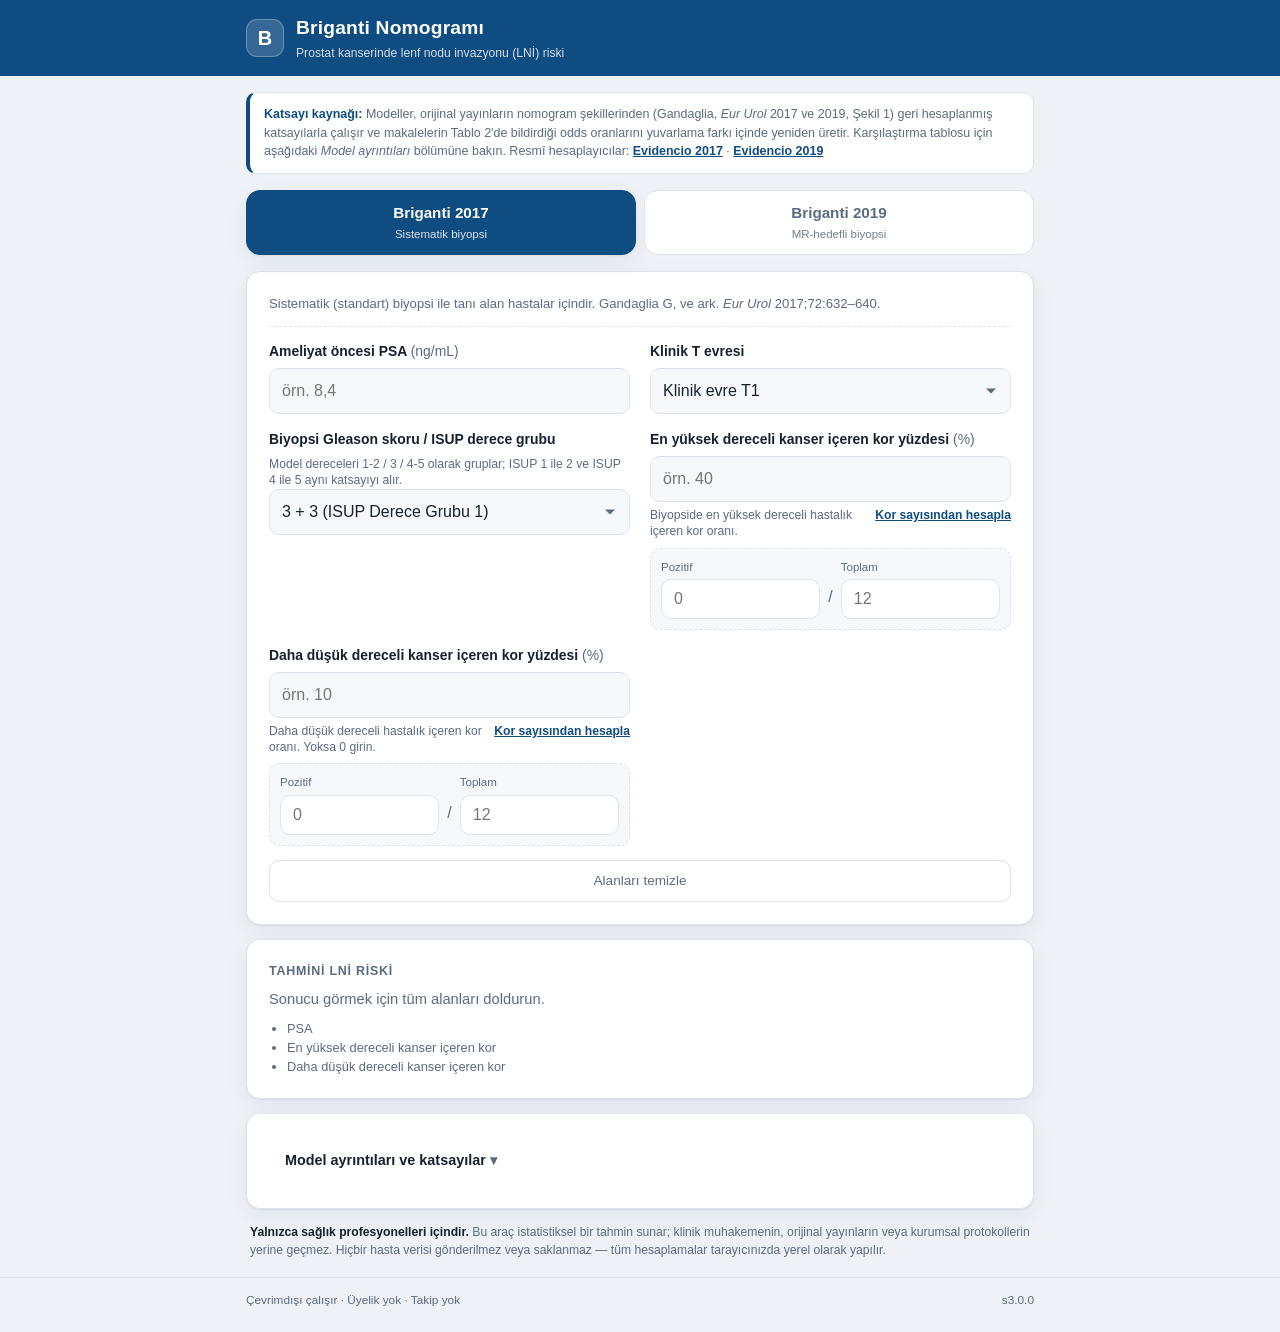
==== index.html @ c1fa53e6 "Gerçek model katsayıları: yayınlanmış nomogramlardan geri hesaplandı Gandaglia Eur Urol 2017;72:632-" ====
<!DOCTYPE html>
<html lang="tr">
<head>
<meta charset="UTF-8">
<meta name="viewport" content="width=device-width, initial-scale=1, viewport-fit=cover">
<meta name="description" content="Prostat kanserinde lenf nodu invazyonu (LNİ) riski için ücretsiz Briganti 2017 ve 2019 nomogram hesaplayıcısı. Üyelik yok, çevrimdışı çalışır.">
<meta name="theme-color" content="#0f4c81">
<meta name="apple-mobile-web-app-capable" content="yes">
<meta name="apple-mobile-web-app-status-bar-style" content="black-translucent">
<meta name="apple-mobile-web-app-title" content="Briganti LNİ">
<title>Briganti Nomogramı — LNİ Risk Hesaplayıcı (2017 &amp; 2019)</title>
<link rel="manifest" href="manifest.json">
<link rel="icon" href="icons/icon-192.png" sizes="192x192" type="image/png">
<link rel="apple-touch-icon" href="icons/icon-192.png">
<link rel="stylesheet" href="styles.css">
</head>
<body>

<header class="app-header">
  <div class="wrap header-inner">
    <div class="brand">
      <span class="brand-mark" aria-hidden="true">B</span>
      <div>
        <h1>Briganti Nomogramı</h1>
        <p class="tagline">Prostat kanserinde lenf nodu invazyonu (LNİ) riski</p>
      </div>
    </div>
    <button id="installBtn" class="install-btn" type="button" hidden>Uygulamayı yükle</button>
  </div>
</header>

<main class="wrap">

  <div class="notice is-ok" role="note">
    <strong>Katsayı kaynağı:</strong> Modeller, orijinal yayınların nomogram şekillerinden (Gandaglia,
    <em>Eur Urol</em> 2017 ve 2019, Şekil 1) geri hesaplanmış katsayılarla çalışır ve makalelerin
    Tablo 2'de bildirdiği odds oranlarını yuvarlama farkı içinde yeniden üretir. Karşılaştırma tablosu
    için aşağıdaki <em>Model ayrıntıları</em> bölümüne bakın. Resmî hesaplayıcılar:
    <a href="https://www.evidencio.com/models/show/1555?v=3.0" target="_blank" rel="noopener">Evidencio 2017</a> ·
    <a href="https://www.evidencio.com/models/show/1555?v=4.0" target="_blank" rel="noopener">Evidencio 2019</a>
  </div>

  <div class="tabs" role="tablist" aria-label="Nomogram modeli">
    <button class="tab is-active" role="tab" id="tab-2017" aria-controls="panel-2017" aria-selected="true" data-model="2017" type="button">
      <span class="tab-title">Briganti 2017</span>
      <span class="tab-sub">Sistematik biyopsi</span>
    </button>
    <button class="tab" role="tab" id="tab-2019" aria-controls="panel-2019" aria-selected="false" tabindex="-1" data-model="2019" type="button">
      <span class="tab-title">Briganti 2019</span>
      <span class="tab-sub">MR-hedefli biyopsi</span>
    </button>
  </div>

  <!-- ============================ BRIGANTI 2017 ============================ -->
  <section class="panel" id="panel-2017" role="tabpanel" aria-labelledby="tab-2017">
    <form class="card form" id="form-2017" autocomplete="off" novalidate>
      <p class="form-note">
        Sistematik (standart) biyopsi ile tanı alan hastalar içindir.
        Gandaglia G, ve ark. <em>Eur Urol</em> 2017;72:632–640.
      </p>

      <div class="field">
        <label for="psa-2017">Ameliyat öncesi PSA <span class="unit">(ng/mL)</span></label>
        <input type="number" id="psa-2017" name="psa" inputmode="decimal" step="0.01" min="0" max="50" placeholder="örn. 8,4">
        <p class="error" data-error-for="psa-2017"></p>
      </div>

      <div class="field">
        <label for="stage-2017">Klinik T evresi</label>
        <select id="stage-2017" name="stage">
          <option value="0">Klinik evre T1</option>
          <option value="1">Klinik evre T2</option>
          <option value="2">Klinik evre T3</option>
        </select>
      </div>

      <div class="field">
        <label for="gleason-2017">Biyopsi Gleason skoru / ISUP derece grubu</label>
        <p class="helper helper-top">Model dereceleri 1-2 / 3 / 4-5 olarak gruplar; ISUP 1 ile 2 ve
          ISUP 4 ile 5 aynı katsayıyı alır.</p>
        <select id="gleason-2017" name="gleason">
          <option value="1">3 + 3 (ISUP Derece Grubu 1)</option>
          <option value="2">3 + 4 (ISUP Derece Grubu 2)</option>
          <option value="3">4 + 3 (ISUP Derece Grubu 3)</option>
          <option value="4">4 + 4 / 3 + 5 / 5 + 3 (ISUP Derece Grubu 4)</option>
          <option value="5">4 + 5 / 5 + 4 / 5 + 5 (ISUP Derece Grubu 5)</option>
        </select>
      </div>

      <div class="field">
        <label for="coreshigh-2017">En yüksek dereceli kanser içeren kor yüzdesi <span class="unit">(%)</span></label>
        <input type="number" id="coreshigh-2017" name="coreshigh" inputmode="decimal" step="1" min="0" max="100" placeholder="örn. 40">
        <div class="helper-row">
          <p class="helper">Biyopside en yüksek dereceli hastalık içeren kor oranı.</p>
          <button class="link-btn" type="button" data-toggle-helper="helper-coreshigh-2017" aria-expanded="false">Kor sayısından hesapla</button>
        </div>
        <div class="mini-calc" id="helper-coreshigh-2017" data-target="coreshigh-2017" hidden>
          <div>
            <label for="pos-coreshigh-2017">Pozitif</label>
            <input type="number" id="pos-coreshigh-2017" data-role="pos" inputmode="numeric" step="1" min="0" placeholder="0">
          </div>
          <span class="mini-sep">/</span>
          <div>
            <label for="tot-coreshigh-2017">Toplam</label>
            <input type="number" id="tot-coreshigh-2017" data-role="tot" inputmode="numeric" step="1" min="1" placeholder="12">
          </div>
        </div>
        <p class="error" data-error-for="coreshigh-2017"></p>
      </div>

      <div class="field">
        <label for="coreslow-2017">Daha düşük dereceli kanser içeren kor yüzdesi <span class="unit">(%)</span></label>
        <input type="number" id="coreslow-2017" name="coreslow" inputmode="decimal" step="1" min="0" max="90" placeholder="örn. 10">
        <div class="helper-row">
          <p class="helper">Daha düşük dereceli hastalık içeren kor oranı. Yoksa 0 girin.</p>
          <button class="link-btn" type="button" data-toggle-helper="helper-coreslow-2017" aria-expanded="false">Kor sayısından hesapla</button>
        </div>
        <div class="mini-calc" id="helper-coreslow-2017" data-target="coreslow-2017" hidden>
          <div>
            <label for="pos-coreslow-2017">Pozitif</label>
            <input type="number" id="pos-coreslow-2017" data-role="pos" inputmode="numeric" step="1" min="0" placeholder="0">
          </div>
          <span class="mini-sep">/</span>
          <div>
            <label for="tot-coreslow-2017">Toplam</label>
            <input type="number" id="tot-coreslow-2017" data-role="tot" inputmode="numeric" step="1" min="1" placeholder="12">
          </div>
        </div>
        <p class="error" data-error-for="coreslow-2017"></p>
      </div>

      <button class="reset-btn" type="button" data-reset="2017">Alanları temizle</button>
    </form>
  </section>

  <!-- ============================ BRIGANTI 2019 ============================ -->
  <section class="panel" id="panel-2019" role="tabpanel" aria-labelledby="tab-2019" hidden>
    <form class="card form" id="form-2019" autocomplete="off" novalidate>
      <p class="form-note">
        mpMR-hedefli biyopsi + eş zamanlı sistematik biyopsi ile tanı alan hastalar içindir.
        Gandaglia G, ve ark. <em>Eur Urol</em> 2019;75:506–514.
      </p>

      <div class="field">
        <label for="psa-2019">Ameliyat öncesi PSA <span class="unit">(ng/mL)</span></label>
        <input type="number" id="psa-2019" name="psa" inputmode="decimal" step="0.01" min="0" max="80" placeholder="örn. 8,4">
        <p class="error" data-error-for="psa-2019"></p>
      </div>

      <div class="field">
        <label for="stage-2019">mpMR'de klinik evre</label>
        <select id="stage-2019" name="stage">
          <option value="0">Organa sınırlı</option>
          <option value="1">Ekstrakapsüler yayılım</option>
          <option value="2">Seminal vezikül invazyonu</option>
        </select>
      </div>

      <div class="field">
        <label for="lesion-2019">mpMR'de maksimum lezyon çapı <span class="unit">(mm)</span></label>
        <input type="number" id="lesion-2019" name="lesion" inputmode="decimal" step="0.1" min="0" max="45" placeholder="örn. 14">
        <p class="helper">PI-RADS skoru en yüksek olan lezyon; eşitlik varsa en büyük çaplı olan.</p>
        <p class="error" data-error-for="lesion-2019"></p>
      </div>

      <div class="field">
        <label for="gleason-2019">MR-hedefli biyopside Gleason skoru / ISUP derece grubu</label>
        <p class="helper helper-top">Model dereceleri 1-2 / 3 / 4-5 olarak gruplar; ISUP 1 ile 2 ve
          ISUP 4 ile 5 aynı katsayıyı alır.</p>
        <select id="gleason-2019" name="gleason">
          <option value="1">3 + 3 (ISUP Derece Grubu 1)</option>
          <option value="2">3 + 4 (ISUP Derece Grubu 2)</option>
          <option value="3">4 + 3 (ISUP Derece Grubu 3)</option>
          <option value="4">4 + 4 / 3 + 5 / 5 + 3 (ISUP Derece Grubu 4)</option>
          <option value="5">4 + 5 / 5 + 4 / 5 + 5 (ISUP Derece Grubu 5)</option>
        </select>
      </div>

      <div class="field">
        <label for="cores-2019">Sistematik biyopside klinik anlamlı kanser içeren kor yüzdesi <span class="unit">(%)</span></label>
        <input type="number" id="cores-2019" name="cores" inputmode="decimal" step="1" min="0" max="100" placeholder="örn. 30">
        <div class="helper-row">
          <p class="helper">Klinik anlamlı kanser = ISUP derece grubu ≥ 2.</p>
          <button class="link-btn" type="button" data-toggle-helper="helper-cores-2019" aria-expanded="false">Kor sayısından hesapla</button>
        </div>
        <div class="mini-calc" id="helper-cores-2019" data-target="cores-2019" hidden>
          <div>
            <label for="pos-cores-2019">Pozitif</label>
            <input type="number" id="pos-cores-2019" data-role="pos" inputmode="numeric" step="1" min="0" placeholder="0">
          </div>
          <span class="mini-sep">/</span>
          <div>
            <label for="tot-cores-2019">Toplam</label>
            <input type="number" id="tot-cores-2019" data-role="tot" inputmode="numeric" step="1" min="1" placeholder="12">
          </div>
        </div>
        <p class="error" data-error-for="cores-2019"></p>
      </div>

      <button class="reset-btn" type="button" data-reset="2019">Alanları temizle</button>
    </form>
  </section>

  <!-- ================================ SONUÇ ================================ -->
  <section class="result card" id="result" aria-live="polite">
    <div class="result-empty" id="resultEmpty">
      <p class="result-label">Tahmini LNİ riski</p>
      <p class="result-placeholder">Sonucu görmek için tüm alanları doldurun.</p>
      <ul class="missing" id="missingList"></ul>
    </div>

    <div class="result-body" id="resultBody" hidden>
      <p class="result-label">Tahmini LNİ riski <span class="result-model" id="resultModel">Briganti 2017</span></p>
      <p class="result-value"><span id="riskValue">0,0</span><span class="pct">%</span></p>

      <div class="gauge" role="img" id="gauge" aria-label="Riskin %7 EAU eşiğine göre konumu">
        <div class="gauge-bar">
          <div class="gauge-track"><div class="gauge-fill" id="gaugeFill"></div></div>
          <div class="gauge-threshold"><span>%7</span></div>
        </div>
        <div class="gauge-scale"><span>%0</span><span>%25</span><span>%50+</span></div>
      </div>

      <p class="verdict" id="verdict"></p>

      <div class="result-actions">
        <button class="ghost-btn" type="button" id="copyBtn">Özeti kopyala</button>
      </div>
    </div>
  </section>

  <details class="card info">
    <summary>Model ayrıntıları ve katsayılar</summary>
    <div class="info-body">
      <p><strong>Briganti 2017</strong> — sistematik biyopsi verisiyle LNİ riskini tahmin eder. Yayınlanmış
        değişkenler: PSA, klinik evre, biyopsi ISUP derece grubu, en yüksek dereceli kanser içeren kor yüzdesi ve
        daha düşük dereceli kanser içeren kor yüzdesi.</p>
      <p><strong>Briganti 2019</strong> — mpMR-hedefli biyopsi çağına uyarlanmıştır. Yayınlanmış değişkenler:
        PSA, mpMR'de klinik evre, mpMR'de maksimum indeks lezyon çapı, hedefli biyopside ISUP derece grubu ve
        sistematik biyopside klinik anlamlı kanser içeren kor yüzdesi. <em>PI-RADS skoru ve hedefli biyopsideki
        maksimum tümör uzunluğu bu modelin bağımsız değişkenleri değildir</em>; bu nedenle forma alınmamıştır.</p>
      <p><strong>Eşik</strong> — EAU kılavuzları, tahmini LNİ riski %7 ve üzerindeyse ePLND önerir.</p>
      <p><strong>Yüksek riskli hastalarda dikkat</strong> — 150 yüksek riskli hastalık olgusunu içeren tek
        merkezli bir seride (LNİ %26) her iki nomogramın da ayırt ediciliği düşük bulunmuştur: önerilen eşikte
        duyarlılık yüksek (2017 için 0,97; 2019 için 0,96) ancak özgüllük çok düşüktür (0,14 ve 0,18; AUC 0,56
        ve 0,57). Nomogramlar esas olarak orta riskli hastada gereksiz ePLND'yi elemek için tasarlanmıştır;
        yüksek riskli hastalıkta karar tek başına bu skora dayandırılmamalıdır.
        <em>Di Pierro GB, ve ark. Cancers 2023;15:1683.</em></p>
      <p><strong>Katsayılar nasıl elde edildi</strong> — her iki makale de beta katsayılarını
        "Supplementary Table 1"e bırakır; ana metinde yalnızca yuvarlanmış odds oranları vardır. Katsayılar bu
        nedenle yayınlanmış nomogram şekillerinin geometrisinden geri hesaplandı: puan eksenleri β ile doğru
        orantılı, risk ekseni ise logit'te doğrusaldır; bu iki ilişki hem her β'yı hem de sabit terimi verir.
        Şekiller piksel düzeyinde ölçüldü (risk ekseni uyumu: maksimum sapma 0,003 logit).</p>

      <div class="table-scroll">
        <table class="coef-table">
          <caption>Geri hesaplanan katsayıların yayınla karşılaştırması</caption>
          <thead>
            <tr><th>Model</th><th>Değişken</th><th>OR (şekilden)</th><th>OR (yayın)</th></tr>
          </thead>
          <tbody>
            <tr><td rowspan="7">2017<br><span class="tbl-sub">Tablo 2, Model 1</span></td><td>PSA (ng/mL)</td><td>1,086</td><td>1,08</td></tr>
            <tr><td>Klinik evre T2</td><td>2,337</td><td>2,27</td></tr>
            <tr><td>Klinik evre T3</td><td>2,869</td><td>2,87</td></tr>
            <tr><td>ISUP 3</td><td>9,647</td><td>9,5</td></tr>
            <tr><td>ISUP 4-5</td><td>14,508</td><td>14,5</td></tr>
            <tr><td>En yüksek dereceli kor %</td><td>1,027</td><td>1,02</td></tr>
            <tr><td>Daha düşük dereceli kor %</td><td>1,014</td><td>1,01</td></tr>
            <tr><td rowspan="6">2019<br><span class="tbl-sub">Tablo 2, Model 5</span></td><td>PSA (ng/mL)</td><td>1,043</td><td>1,04</td></tr>
            <tr><td>mpMR ekstrakapsüler yayılım</td><td>3,392</td><td>3,39</td></tr>
            <tr><td>mpMR seminal vezikül invazyonu</td><td>4,336</td><td>4,36</td></tr>
            <tr><td>ISUP 3</td><td>3,333</td><td>3,33</td></tr>
            <tr><td>ISUP 4-5</td><td>6,085</td><td>6,08</td></tr>
            <tr><td>Lezyon çapı (mm)</td><td>1,032</td><td>1,03</td></tr>
          </tbody>
        </table>
      </div>

      <p>Sabit terim, katsayılardan bağımsız olarak da doğrulandı: makalelerin bildirdiği "%7 eşiğinin altında
        kalan hasta oranı" (2017 için %69, 2019 için %57), kohort dağılımlarıyla yeniden üretildiğinde bu
        modellerle %68 ve %57 çıkmaktadır.</p>

      <p><strong>ISUP gruplandırması</strong> — her iki yayın da derece gruplarını 1-2 / 3 / 4-5 olarak
        kategorize etmiştir. Bu nedenle ISUP 1 ile 2, ve ISUP 4 ile 5 aynı riski verir; bu modelin kendi
        tercihidir, hesaplama hatası değildir.</p>

      <p class="calib-note">Lojistik regresyon katsayıları <code>app.js</code> içinde tek bir yerde
        (<code>MODELS</code> nesnesi) tanımlıdır; kaynak, türetme ve doğrulama ayrıntıları oradaki yorumda
        yazılıdır.</p>
    </div>
  </details>

  <p class="disclaimer">
    <strong>Yalnızca sağlık profesyonelleri içindir.</strong> Bu araç istatistiksel bir tahmin sunar; klinik
    muhakemenin, orijinal yayınların veya kurumsal protokollerin yerine geçmez. Hiçbir hasta verisi
    gönderilmez veya saklanmaz — tüm hesaplamalar tarayıcınızda yerel olarak yapılır.
  </p>
</main>

<footer class="app-footer">
  <div class="wrap">
    <p>Çevrimdışı çalışır · Üyelik yok · Takip yok</p>
    <p class="ver">s3.0.0</p>
  </div>
</footer>

<div class="toast" id="toast" role="status" aria-live="polite" hidden></div>

<script src="app.js"></script>
</body>
</html>
---- styles.css ----
/* ==========================================================================
   Briganti Nomogram Calculator — styles
   Mobile-first, no external dependencies.
   ========================================================================== */

:root {
  --bg: #eef2f7;
  --surface: #ffffff;
  --surface-2: #f6f8fb;
  --border: #dde4ed;
  --text: #16202e;
  --text-soft: #5b6b80;
  --brand: #0f4c81;
  --brand-strong: #0b3a63;
  --brand-soft: #e7eff7;
  --safe: #0f8a4d;
  --safe-bg: #e6f6ed;
  --safe-border: #a9dfc1;
  --risk: #c62828;
  --risk-bg: #fdecec;
  --risk-border: #f2b5b5;
  --warn: #9a6206;
  --warn-bg: #fff7e6;
  --warn-border: #f0dcb4;
  --warn-text: #6b4a12;
  --radius: 14px;
  --shadow: 0 1px 2px rgba(16, 32, 51, .06), 0 8px 24px rgba(16, 32, 51, .06);
  --tap: 46px;
}

@media (prefers-color-scheme: dark) {
  :root {
    --bg: #0d1420;
    --surface: #151e2c;
    --surface-2: #1b2634;
    --border: #27344a;
    --text: #e8eef6;
    --text-soft: #9aabc0;
    --brand: #5aa9e6;
    --brand-strong: #7cc0f5;
    --brand-soft: #1b2c3f;
    --safe: #4ad48c;
    --safe-bg: #12301f;
    --safe-border: #2c6b46;
    --risk: #ff7b72;
    --risk-bg: #351a1a;
    --risk-border: #7d3a37;
    --warn: #e8b562;
    --warn-bg: #2a2114;
    --warn-border: #5c4a26;
    --warn-text: #d8c39a;
    --shadow: 0 1px 2px rgba(0, 0, 0, .4), 0 8px 24px rgba(0, 0, 0, .35);
  }
}

* { box-sizing: border-box; }

html { -webkit-text-size-adjust: 100%; }

body {
  margin: 0;
  padding: 0 0 env(safe-area-inset-bottom);
  background: var(--bg);
  color: var(--text);
  font-family: -apple-system, BlinkMacSystemFont, "Segoe UI", Roboto, "Helvetica Neue", Arial, sans-serif;
  font-size: 16px;
  line-height: 1.5;
  -webkit-font-smoothing: antialiased;
}

.wrap {
  width: 100%;
  max-width: 820px;
  margin: 0 auto;
  padding: 0 16px;
}

/* ------------------------------- header --------------------------------- */

.app-header {
  background: var(--brand);
  color: #fff;
  padding: calc(14px + env(safe-area-inset-top)) 0 14px;
  position: sticky;
  top: 0;
  z-index: 20;
}

@media (prefers-color-scheme: dark) {
  .app-header { background: #101a28; border-bottom: 1px solid var(--border); }
}

.header-inner {
  display: flex;
  align-items: center;
  justify-content: space-between;
  gap: 12px;
}

.brand { display: flex; align-items: center; gap: 12px; min-width: 0; }

.brand-mark {
  flex: none;
  width: 38px;
  height: 38px;
  border-radius: 11px;
  background: rgba(255, 255, 255, .16);
  border: 1px solid rgba(255, 255, 255, .25);
  display: grid;
  place-items: center;
  font-weight: 700;
  font-size: 20px;
}

.app-header h1 { margin: 0; font-size: 1.06rem; font-weight: 650; letter-spacing: .2px; }
.tagline { margin: 1px 0 0; font-size: .76rem; opacity: .82; }

.install-btn {
  flex: none;
  background: rgba(255, 255, 255, .14);
  border: 1px solid rgba(255, 255, 255, .35);
  color: #fff;
  border-radius: 999px;
  padding: 8px 14px;
  font-size: .82rem;
  font-weight: 600;
  cursor: pointer;
}
.install-btn:active { transform: scale(.97); }

/* ------------------------------ uyarı şeridi ---------------------------- */

.notice {
  margin: 16px 0 0;
  padding: 12px 14px;
  border: 1px solid var(--warn-border);
  border-left: 4px solid var(--warn);
  background: var(--warn-bg);
  border-radius: 10px;
  font-size: .78rem;
  line-height: 1.5;
  color: var(--warn-text);
}
.notice strong { color: var(--warn); }
.notice a { color: var(--warn); font-weight: 650; }

/* sourced / verified variant — informative rather than cautionary */
.notice.is-ok {
  border-color: var(--border);
  border-left-color: var(--brand);
  background: var(--surface);
  color: var(--text-soft);
}
.notice.is-ok strong, .notice.is-ok a { color: var(--brand); }

.helper-top { margin: -2px 0 6px; }

/* -------------------------------- tabs ---------------------------------- */

.tabs {
  display: grid;
  grid-template-columns: 1fr 1fr;
  gap: 8px;
  margin: 16px 0;
}

.tab {
  appearance: none;
  background: var(--surface);
  border: 1px solid var(--border);
  border-radius: var(--radius);
  padding: 11px 8px;
  min-height: var(--tap);
  cursor: pointer;
  color: var(--text-soft);
  font: inherit;
  text-align: center;
  transition: background .15s, color .15s, border-color .15s;
}

.tab .tab-title { display: block; font-weight: 650; font-size: .95rem; }
.tab .tab-sub { display: block; font-size: .72rem; opacity: .85; margin-top: 1px; }

.tab.is-active {
  background: var(--brand);
  border-color: var(--brand);
  color: #fff;
  box-shadow: var(--shadow);
}
@media (prefers-color-scheme: dark) {
  .tab.is-active { background: var(--brand-soft); border-color: var(--brand); color: var(--brand-strong); }
}

.tab:focus-visible, .install-btn:focus-visible { outline: 3px solid #ffb300; outline-offset: 2px; }

/* -------------------------------- cards --------------------------------- */

.card {
  background: var(--surface);
  border: 1px solid var(--border);
  border-radius: var(--radius);
  box-shadow: var(--shadow);
  padding: 16px;
  margin-bottom: 14px;
}

.form-note {
  margin: 0 0 14px;
  font-size: .82rem;
  color: var(--text-soft);
  padding-bottom: 12px;
  border-bottom: 1px dashed var(--border);
}

/* -------------------------------- fields -------------------------------- */

.field { margin-bottom: 15px; }
.field:last-of-type { margin-bottom: 8px; }

.field > label {
  display: block;
  font-size: .87rem;
  font-weight: 620;
  margin-bottom: 6px;
}

.unit { font-weight: 450; color: var(--text-soft); }

input[type="number"], select {
  width: 100%;
  min-height: var(--tap);
  padding: 10px 12px;
  font-size: 1rem;               /* 16px keeps iOS from zooming on focus */
  font-family: inherit;
  color: var(--text);
  background: var(--surface-2);
  border: 1.5px solid var(--border);
  border-radius: 10px;
  appearance: none;
}

select {
  background-image: url("data:image/svg+xml;charset=utf-8,%3Csvg xmlns='http://www.w3.org/2000/svg' viewBox='0 0 12 8'%3E%3Cpath fill='%235b6b80' d='M1 1.5 6 6.5l5-5'/%3E%3C/svg%3E");
  background-repeat: no-repeat;
  background-position: right 13px center;
  background-size: 12px;
  padding-right: 36px;
}

input:focus, select:focus {
  outline: none;
  border-color: var(--brand);
  box-shadow: 0 0 0 3px var(--brand-soft);
}

input.is-invalid { border-color: var(--risk); }

input[type="number"]::-webkit-outer-spin-button,
input[type="number"]::-webkit-inner-spin-button { -webkit-appearance: none; margin: 0; }
input[type="number"] { -moz-appearance: textfield; }

.helper, .error { margin: 5px 0 0; font-size: .76rem; line-height: 1.35; }
.helper { color: var(--text-soft); }
.error { color: var(--risk); font-weight: 600; display: none; }
.error.is-shown { display: block; }

.helper-row { display: flex; align-items: baseline; justify-content: space-between; gap: 10px; }

.link-btn {
  background: none;
  border: 0;
  padding: 4px 0;
  color: var(--brand);
  font: inherit;
  font-size: .76rem;
  font-weight: 620;
  cursor: pointer;
  text-decoration: underline;
  white-space: nowrap;
}

.mini-calc {
  display: flex;
  align-items: flex-end;
  gap: 8px;
  margin-top: 8px;
  padding: 10px;
  background: var(--surface-2);
  border: 1px dashed var(--border);
  border-radius: 10px;
}
.mini-calc > div { flex: 1; }
.mini-calc label { display: block; font-size: .72rem; color: var(--text-soft); margin-bottom: 3px; }
.mini-calc input { min-height: 40px; background: var(--surface); }
.mini-sep { padding-bottom: 10px; color: var(--text-soft); }

.reset-btn {
  width: 100%;
  min-height: 42px;
  margin-top: 6px;
  background: transparent;
  border: 1px solid var(--border);
  border-radius: 10px;
  color: var(--text-soft);
  font: inherit;
  font-size: .85rem;
  cursor: pointer;
}
.reset-btn:active { background: var(--surface-2); }

/* -------------------------------- result -------------------------------- */

.result { padding: 18px 16px; transition: background .2s, border-color .2s; }

.result-label {
  margin: 0;
  font-size: .78rem;
  letter-spacing: .06em;
  text-transform: uppercase;
  color: var(--text-soft);
  font-weight: 650;
}

.result-model {
  text-transform: none;
  letter-spacing: 0;
  font-weight: 600;
  background: var(--brand-soft);
  color: var(--brand);
  border-radius: 999px;
  padding: 2px 9px;
  margin-left: 6px;
  font-size: .72rem;
}

.result-placeholder { margin: 8px 0 0; color: var(--text-soft); font-size: .92rem; }

.missing { margin: 8px 0 0; padding-left: 18px; color: var(--text-soft); font-size: .8rem; }
.missing:empty { display: none; }

.result-value {
  margin: 4px 0 2px;
  font-size: 3.4rem;
  line-height: 1.05;
  font-weight: 700;
  letter-spacing: -.02em;
  font-variant-numeric: tabular-nums;
}
.result-value .pct { font-size: 1.6rem; font-weight: 600; margin-left: 2px; }

.result.is-safe { background: var(--safe-bg); border-color: var(--safe-border); }
.result.is-safe .result-value { color: var(--safe); }
.result.is-risk { background: var(--risk-bg); border-color: var(--risk-border); }
.result.is-risk .result-value { color: var(--risk); }

/* gauge */
.gauge { margin: 26px 0 14px; }

.gauge-bar { position: relative; }

.gauge-track {
  height: 12px;
  border-radius: 999px;
  background: rgba(127, 143, 165, .22);
  overflow: hidden;
}

.gauge-fill {
  height: 100%;
  width: 0;
  border-radius: 999px;
  background: var(--safe);
  transition: width .35s ease, background .25s;
}
.result.is-risk .gauge-fill { background: var(--risk); }

.gauge-threshold {
  position: absolute;
  top: -2px;
  bottom: -2px;
  left: 14%;                      /* 7% of the 0–50% scale */
  width: 2px;
  background: var(--text);
  opacity: .55;
}
.gauge-threshold span {
  position: absolute;
  top: -17px;
  left: 50%;
  transform: translateX(-50%);
  font-size: .65rem;
  font-weight: 700;
  color: var(--text-soft);
}

.gauge-scale {
  display: flex;
  justify-content: space-between;
  margin-top: 5px;
  font-size: .68rem;
  color: var(--text-soft);
}

.verdict {
  margin: 0;
  font-size: .95rem;
  font-weight: 600;
  line-height: 1.45;
  padding: 11px 13px;
  border-radius: 10px;
  background: var(--surface);
  border: 1px solid var(--border);
}
.result.is-safe .verdict { color: var(--safe); border-color: var(--safe-border); }
.result.is-risk .verdict { color: var(--risk); border-color: var(--risk-border); }

.result-actions { margin-top: 12px; }

.ghost-btn {
  min-height: 40px;
  padding: 0 16px;
  background: var(--surface);
  border: 1px solid var(--border);
  border-radius: 999px;
  color: var(--text);
  font: inherit;
  font-size: .85rem;
  font-weight: 600;
  cursor: pointer;
}
.ghost-btn:active { transform: scale(.98); }

/* ------------------------------ info + notes ---------------------------- */

.info { padding: 0; }
.info summary {
  padding: 14px 16px;
  cursor: pointer;
  font-weight: 620;
  font-size: .9rem;
  list-style: none;
}
.info summary::-webkit-details-marker { display: none; }
.info summary::after { content: " ▾"; color: var(--text-soft); }
.info[open] summary::after { content: " ▴"; }
.info-body { padding: 0 16px 14px; }
.info-body p { margin: 0 0 10px; font-size: .84rem; color: var(--text-soft); }
.info-body p:last-child { margin-bottom: 0; }
.info-body strong { color: var(--text); }
.calib-note {
  background: var(--surface-2);
  border-left: 3px solid var(--brand);
  padding: 9px 11px;
  border-radius: 0 8px 8px 0;
}

/* coefficient verification table */
.table-scroll {
  overflow-x: auto;
  margin: 0 0 12px;
  -webkit-overflow-scrolling: touch;
}

.coef-table {
  width: 100%;
  min-width: 380px;
  border-collapse: collapse;
  font-size: .78rem;
  color: var(--text-soft);
}
.coef-table caption {
  text-align: left;
  font-weight: 650;
  color: var(--text);
  padding-bottom: 6px;
}
.coef-table th, .coef-table td {
  border: 1px solid var(--border);
  padding: 5px 8px;
  text-align: left;
  vertical-align: top;
}
.coef-table thead th {
  background: var(--surface-2);
  color: var(--text);
  font-weight: 650;
  white-space: nowrap;
}
.coef-table tbody td:nth-child(n+3) { text-align: right; font-variant-numeric: tabular-nums; }
.coef-table tbody td[rowspan] {
  background: var(--surface-2);
  color: var(--text);
  font-weight: 650;
  white-space: nowrap;
}
.tbl-sub { display: block; font-weight: 450; font-size: .92em; color: var(--text-soft); }
code {
  font-family: ui-monospace, SFMono-Regular, Menlo, monospace;
  font-size: .95em;
  background: var(--brand-soft);
  color: var(--brand);
  padding: 1px 5px;
  border-radius: 5px;
}

.disclaimer {
  font-size: .76rem;
  line-height: 1.5;
  color: var(--text-soft);
  padding: 0 4px;
  margin: 4px 0 18px;
}
.disclaimer strong { color: var(--text); }

.app-footer {
  border-top: 1px solid var(--border);
  padding: 14px 0 22px;
  font-size: .74rem;
  color: var(--text-soft);
}
.app-footer .wrap { display: flex; justify-content: space-between; align-items: center; }
.app-footer p { margin: 0; }

/* -------------------------------- toast --------------------------------- */

.toast {
  position: fixed;
  left: 50%;
  bottom: calc(20px + env(safe-area-inset-bottom));
  transform: translateX(-50%) translateY(8px);
  background: var(--text);
  color: var(--bg);
  padding: 10px 18px;
  border-radius: 999px;
  font-size: .84rem;
  font-weight: 600;
  box-shadow: var(--shadow);
  opacity: 0;
  transition: opacity .2s, transform .2s;
  z-index: 50;
  pointer-events: none;
}
.toast.is-visible { opacity: 1; transform: translateX(-50%) translateY(0); }

/* ------------------------------- desktop -------------------------------- */

@media (min-width: 720px) {
  .card { padding: 22px; }
  .form {
    display: grid;
    grid-template-columns: 1fr 1fr;
    gap: 0 20px;
  }
  .form-note, .reset-btn { grid-column: 1 / -1; }
  .result-value { font-size: 4rem; }
  .app-header h1 { font-size: 1.2rem; }
}

@media (prefers-reduced-motion: reduce) {
  * { transition: none !important; }
}
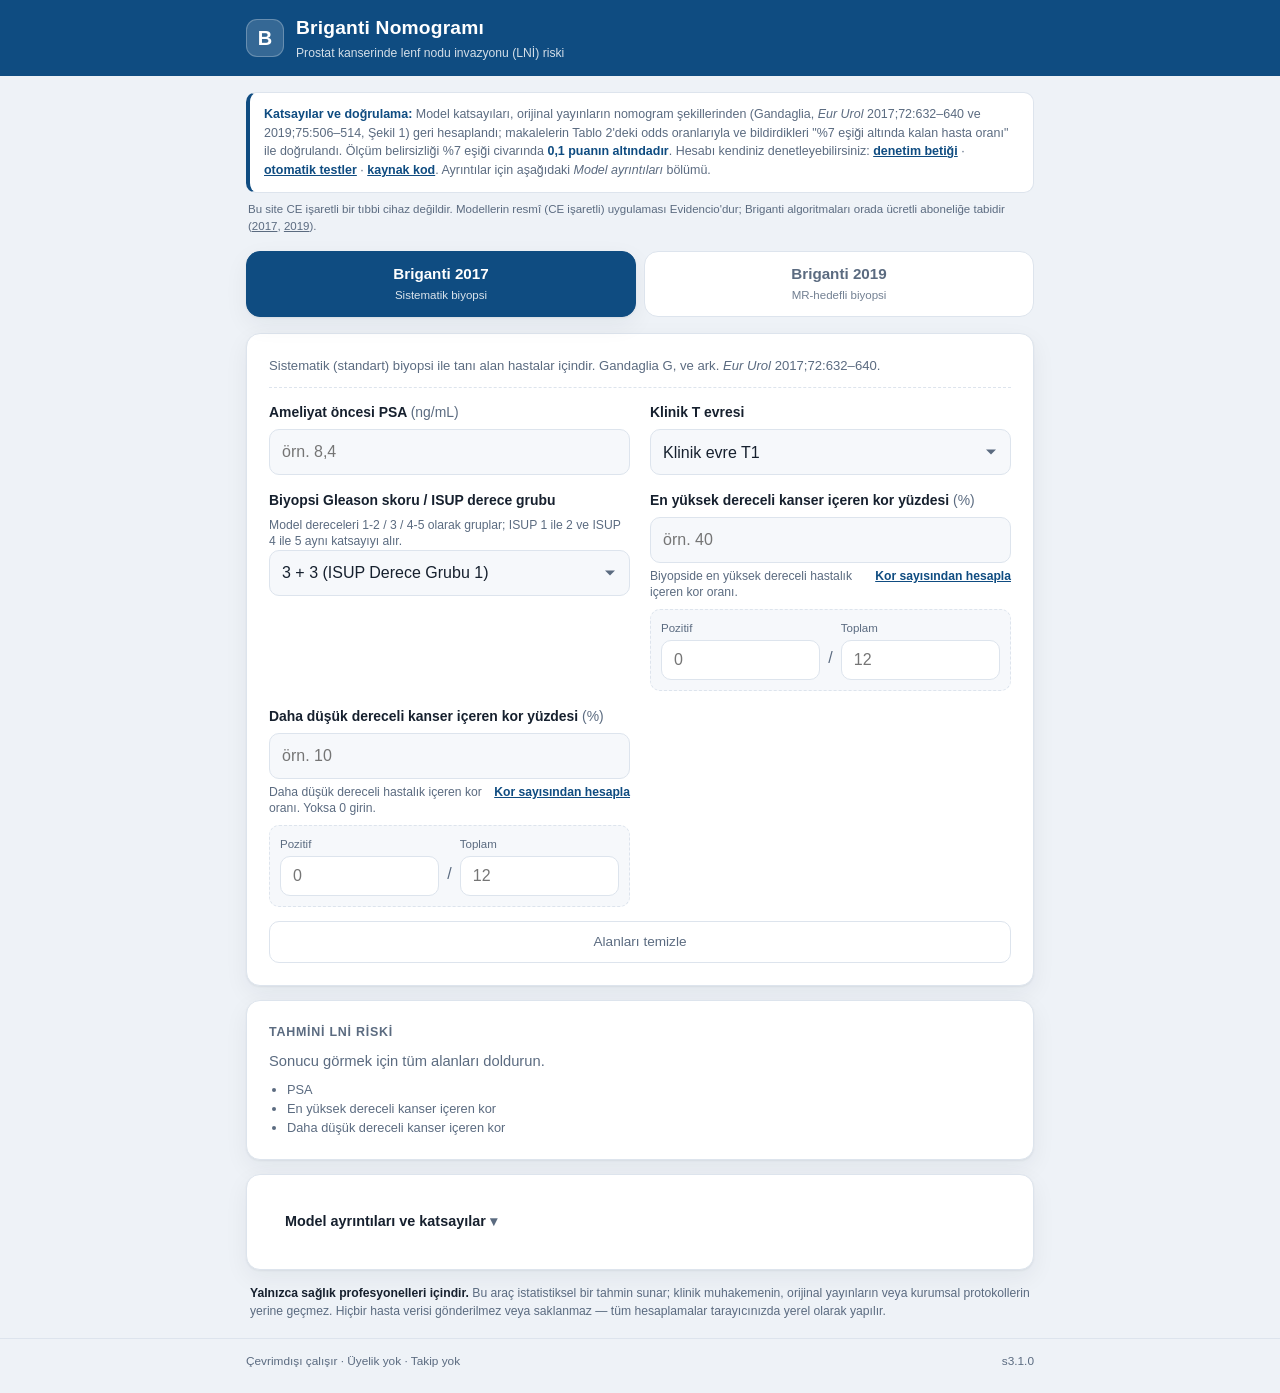
==== commit 46c112a0: "Denetlenebilirlik paketi: yeniden türetme betiği + test paketi tools/reconstruct_nomogram.py — katsa" ====
--- a/index.html
+++ b/index.html
@@ -32,13 +32,23 @@
 <main class="wrap">
 
   <div class="notice is-ok" role="note">
-    <strong>Katsayı kaynağı:</strong> Modeller, orijinal yayınların nomogram şekillerinden (Gandaglia,
-    <em>Eur Urol</em> 2017 ve 2019, Şekil 1) geri hesaplanmış katsayılarla çalışır ve makalelerin
-    Tablo 2'de bildirdiği odds oranlarını yuvarlama farkı içinde yeniden üretir. Karşılaştırma tablosu
-    için aşağıdaki <em>Model ayrıntıları</em> bölümüne bakın. Resmî hesaplayıcılar:
-    <a href="https://www.evidencio.com/models/show/1555?v=3.0" target="_blank" rel="noopener">Evidencio 2017</a> ·
-    <a href="https://www.evidencio.com/models/show/1555?v=4.0" target="_blank" rel="noopener">Evidencio 2019</a>
+    <strong>Katsayılar ve doğrulama:</strong> Model katsayıları, orijinal yayınların nomogram
+    şekillerinden (Gandaglia, <em>Eur Urol</em> 2017;72:632–640 ve 2019;75:506–514, Şekil 1) geri
+    hesaplandı; makalelerin Tablo 2'deki odds oranlarıyla ve bildirdikleri "%7 eşiği altında kalan
+    hasta oranı" ile doğrulandı. Ölçüm belirsizliği %7 eşiği civarında <strong>0,1 puanın
+    altındadır</strong>. Hesabı kendiniz denetleyebilirsiniz:
+    <a href="https://github.com/desideroo/briganti-nomogram/blob/main/tools/reconstruct_nomogram.py" target="_blank" rel="noopener">denetim betiği</a> ·
+    <a href="tests/" target="_blank" rel="noopener">otomatik testler</a> ·
+    <a href="https://github.com/desideroo/briganti-nomogram" target="_blank" rel="noopener">kaynak kod</a>.
+    Ayrıntılar için aşağıdaki <em>Model ayrıntıları</em> bölümü.
   </div>
+
+  <p class="notice-sub">
+    Bu site CE işaretli bir tıbbi cihaz değildir. Modellerin resmî (CE işaretli) uygulaması
+    Evidencio'dur; Briganti algoritmaları orada ücretli aboneliğe tabidir
+    (<a href="https://www.evidencio.com/models/show/1555?v=3.0" target="_blank" rel="noopener">2017</a>,
+    <a href="https://www.evidencio.com/models/show/1555?v=4.0" target="_blank" rel="noopener">2019</a>).
+  </p>
 
   <div class="tabs" role="tablist" aria-label="Nomogram modeli">
     <button class="tab is-active" role="tab" id="tab-2017" aria-controls="panel-2017" aria-selected="true" data-model="2017" type="button">
@@ -285,8 +295,10 @@
         tercihidir, hesaplama hatası değildir.</p>
 
       <p class="calib-note">Lojistik regresyon katsayıları <code>app.js</code> içinde tek bir yerde
-        (<code>MODELS</code> nesnesi) tanımlıdır; kaynak, türetme ve doğrulama ayrıntıları oradaki yorumda
-        yazılıdır.</p>
+        (<code>MODELS</code> nesnesi) tanımlıdır. Denetim için
+        <code>tools/reconstruct_nomogram.py</code> katsayıları şekillerden yeniden türetip
+        <code>app.js</code> ile karşılaştırır; <a href="tests/">tests/</a> sayfası ise uygulamayı
+        gerçek arayüz üzerinden sınar.</p>
     </div>
   </details>
 
@@ -300,7 +312,7 @@
 <footer class="app-footer">
   <div class="wrap">
     <p>Çevrimdışı çalışır · Üyelik yok · Takip yok</p>
-    <p class="ver">s3.0.0</p>
+    <p class="ver">s3.1.0</p>
   </div>
 </footer>
 
--- a/styles.css
+++ b/styles.css
@@ -153,6 +153,14 @@
 }
 .notice.is-ok strong, .notice.is-ok a { color: var(--brand); }
 
+.notice-sub {
+  margin: 8px 2px 0;
+  font-size: .72rem;
+  line-height: 1.5;
+  color: var(--text-soft);
+}
+.notice-sub a { color: var(--text-soft); }
+
 .helper-top { margin: -2px 0 6px; }
 
 /* -------------------------------- tabs ---------------------------------- */
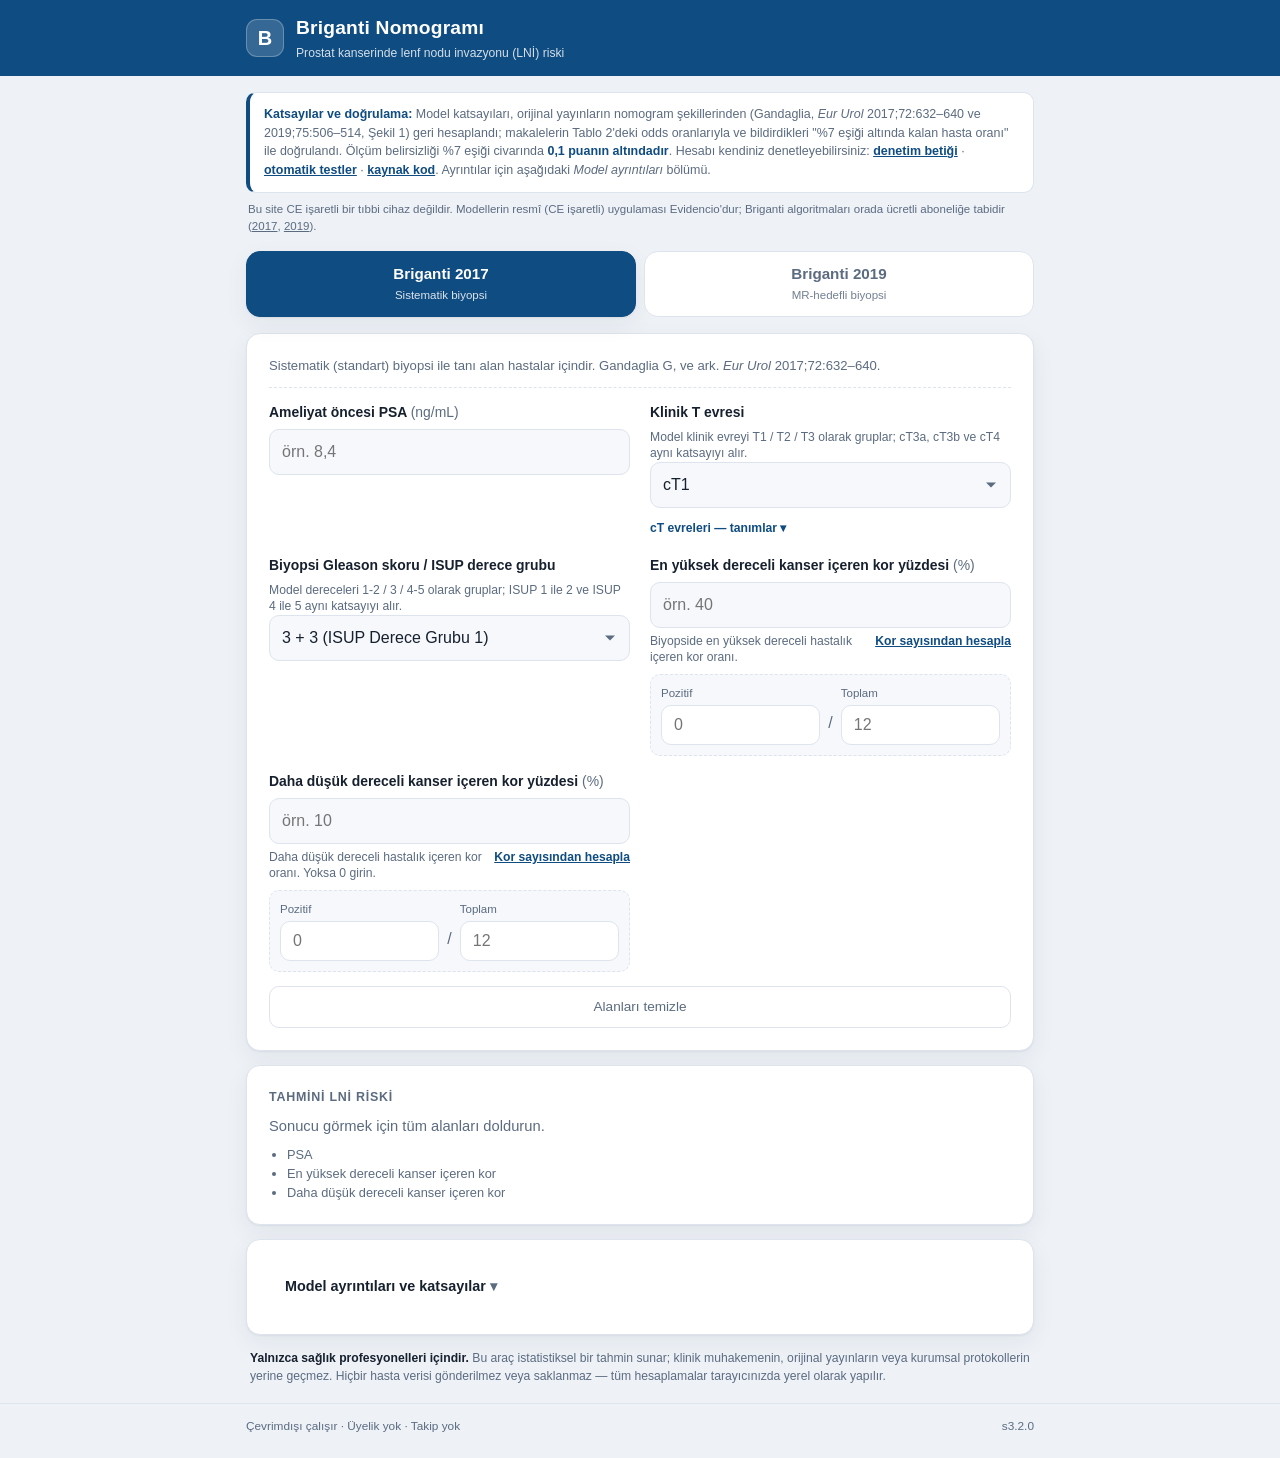
==== commit 67f55d5c: "Klinik evre listesi cT nomenklatürüne geçirildi Her iki formda klinik evre artık cT1 / cT2 / cT3a / " ====
--- a/index.html
+++ b/index.html
@@ -77,11 +77,45 @@
 
       <div class="field">
         <label for="stage-2017">Klinik T evresi</label>
+        <p class="helper helper-top">Model klinik evreyi T1 / T2 / T3 olarak gruplar; cT3a, cT3b ve
+          cT4 aynı katsayıyı alır.</p>
         <select id="stage-2017" name="stage">
-          <option value="0">Klinik evre T1</option>
-          <option value="1">Klinik evre T2</option>
-          <option value="2">Klinik evre T3</option>
+          <option value="cT1">cT1</option>
+          <option value="cT2">cT2</option>
+          <option value="cT3a">cT3a</option>
+          <option value="cT3b">cT3b</option>
+          <option value="cT4">cT4</option>
         </select>
+        <p class="stage-note" id="stagenote-2017"></p>
+        <details class="stage-legend">
+          <summary>cT evreleri — tanımlar</summary>
+          <dl>
+            <dt>cT1</dt>
+            <dd>Tümör klinik olarak palpe edilemiyor / görüntülemede belirgin değil.</dd>
+            <dt>cT1c <span class="pick">→ cT1 seçin</span></dt>
+            <dd>PSA yüksekliği nedeniyle yapılan biyopside kanser saptanması; en sık kategori.</dd>
+            <dt>cT2</dt>
+            <dd>Tümör prostat içinde sınırlı.</dd>
+            <dt>cT2a <span class="pick">→ cT2 seçin</span></dt>
+            <dd>Bir lobun yarısından azı.</dd>
+            <dt>cT2b <span class="pick">→ cT2 seçin</span></dt>
+            <dd>Bir lobun yarısından fazlası.</dd>
+            <dt>cT2c <span class="pick">→ cT2 seçin</span></dt>
+            <dd>Her iki lob.</dd>
+            <dt>cT3a</dt>
+            <dd>Prostat dışına ekstrakapsüler uzanım (EPE) ± mesane boynu tutulumu.</dd>
+            <dt>cT3b</dt>
+            <dd>Seminal vezikül invazyonu.</dd>
+            <dt>cT4</dt>
+            <dd>Komşu yapılara invazyon (ör. mesane, rektum, pelvik duvar).</dd>
+          </dl>
+          <p class="legend-note">
+            Klinik T evresi, prostat kanserinin muayene ve görüntüleme ile ameliyat öncesi belirlenen
+            lokal evresidir; patolojik evre değildir. Örneğin biyopside Gleason 4+3=7, PSA 12 ve
+            mpMR'de PI-RADS 5, fakat EPE yok deniyorsa otomatik olarak cT3 denmez — klinik T evresi
+            cT2 olabilir.
+          </p>
+        </details>
       </div>
 
       <div class="field">
@@ -158,12 +192,46 @@
       </div>
 
       <div class="field">
-        <label for="stage-2019">mpMR'de klinik evre</label>
+        <label for="stage-2019">Klinik T evresi (mpMR'ye göre)</label>
+        <p class="helper helper-top">Model bu değişkeni mpMR'de organa sınırlı / ekstrakapsüler
+          yayılım / seminal vezikül invazyonu olarak kodlar: cT1 ve cT2 organa sınırlı, cT3a EKY,
+          cT3b ve cT4 SVİ katsayısını alır.</p>
         <select id="stage-2019" name="stage">
-          <option value="0">Organa sınırlı</option>
-          <option value="1">Ekstrakapsüler yayılım</option>
-          <option value="2">Seminal vezikül invazyonu</option>
+          <option value="cT1">cT1 (organa sınırlı)</option>
+          <option value="cT2">cT2 (organa sınırlı)</option>
+          <option value="cT3a">cT3a (ekstrakapsüler yayılım)</option>
+          <option value="cT3b">cT3b (seminal vezikül invazyonu)</option>
+          <option value="cT4">cT4</option>
         </select>
+        <p class="stage-note" id="stagenote-2019"></p>
+        <details class="stage-legend">
+          <summary>cT evreleri — tanımlar</summary>
+          <dl>
+            <dt>cT1</dt>
+            <dd>Tümör klinik olarak ele gelmiyor / görüntülemede belirgin değil.</dd>
+            <dt>cT1c <span class="pick">→ cT1 seçin</span></dt>
+            <dd>Tümör klinik olarak ele gelmiyor; PSA yüksekliği vb. nedeniyle biyopsiyle saptanıyor.</dd>
+            <dt>cT2</dt>
+            <dd>Tümör prostatla sınırlı.</dd>
+            <dt>cT2a <span class="pick">→ cT2 seçin</span></dt>
+            <dd>Bir lobun ≤ %50'si.</dd>
+            <dt>cT2b <span class="pick">→ cT2 seçin</span></dt>
+            <dd>Bir lobun > %50'si.</dd>
+            <dt>cT2c <span class="pick">→ cT2 seçin</span></dt>
+            <dd>Her iki lob.</dd>
+            <dt>cT3a</dt>
+            <dd>Prostat dışına ekstrakapsüler uzanım.</dd>
+            <dt>cT3b</dt>
+            <dd>Seminal vezikül invazyonu.</dd>
+            <dt>cT4</dt>
+            <dd>Mesane boynu, rektum, pelvik duvar gibi komşu yapılara invazyon.</dd>
+          </dl>
+          <p class="legend-note">
+            Klinik evre, biyopsi ve görüntüleme/klinik muayene ile ameliyat öncesi belirlenen T
+            evresidir; patolojik evre değildir. mpMR'de ekstrakapsüler uzanım (EPE) görülüyorsa cT3a
+            kabul edilebilir; ancak yalnızca PI-RADS 5 olması tek başına cT3 anlamına gelmez.
+          </p>
+        </details>
       </div>
 
       <div class="field">
@@ -312,7 +380,7 @@
 <footer class="app-footer">
   <div class="wrap">
     <p>Çevrimdışı çalışır · Üyelik yok · Takip yok</p>
-    <p class="ver">s3.1.0</p>
+    <p class="ver">s3.2.0</p>
   </div>
 </footer>
 
--- a/styles.css
+++ b/styles.css
@@ -163,6 +163,68 @@
 
 .helper-top { margin: -2px 0 6px; }
 
+/* seçilen cT evresi model kapsamı dışındaysa çıkan uyarı */
+.stage-note {
+  display: none;
+  margin: 7px 0 0;
+  padding: 8px 10px;
+  font-size: .74rem;
+  line-height: 1.45;
+  color: var(--warn-text);
+  background: var(--warn-bg);
+  border: 1px solid var(--warn-border);
+  border-left: 3px solid var(--warn);
+  border-radius: 0 8px 8px 0;
+}
+.stage-note.is-shown { display: block; }
+
+/* cT evre tanımları */
+.stage-legend { margin-top: 8px; }
+.stage-legend summary {
+  cursor: pointer;
+  font-size: .76rem;
+  font-weight: 620;
+  color: var(--brand);
+  list-style: none;
+  padding: 3px 0;
+}
+.stage-legend summary::-webkit-details-marker { display: none; }
+.stage-legend summary::after { content: " ▾"; }
+.stage-legend[open] summary::after { content: " ▴"; }
+
+.stage-legend dl {
+  margin: 6px 0 0;
+  padding: 10px 12px;
+  background: var(--surface-2);
+  border: 1px solid var(--border);
+  border-radius: 8px;
+  font-size: .76rem;
+  line-height: 1.45;
+}
+.stage-legend dt {
+  font-weight: 700;
+  color: var(--text);
+  margin-top: 7px;
+}
+.stage-legend dt:first-child { margin-top: 0; }
+.stage-legend dd {
+  margin: 1px 0 0;
+  color: var(--text-soft);
+}
+.stage-legend .pick {
+  font-weight: 450;
+  font-size: .9em;
+  color: var(--brand);
+  white-space: nowrap;
+}
+.legend-note {
+  margin: 8px 0 0;
+  font-size: .74rem;
+  line-height: 1.45;
+  color: var(--text-soft);
+  padding: 0 2px;
+}
+
 /* -------------------------------- tabs ---------------------------------- */
 
 .tabs {
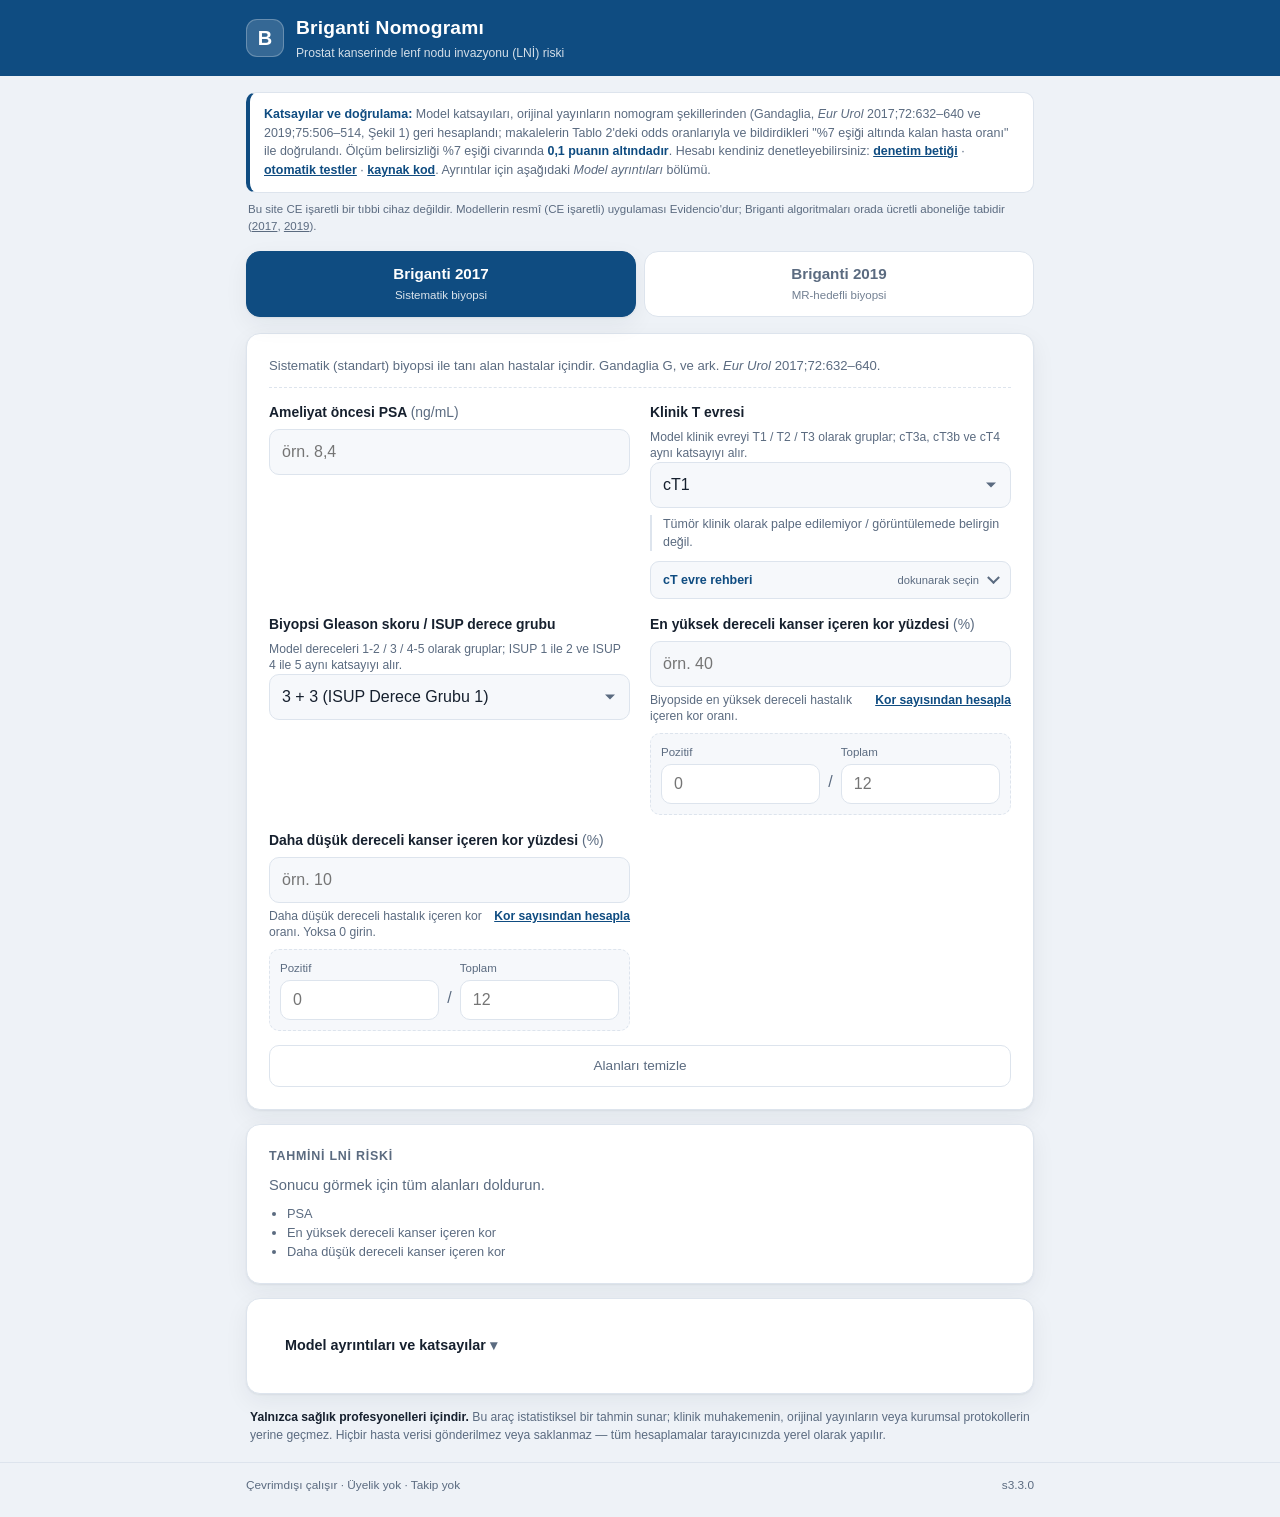
==== commit debc404d: "cT tanımları yeniden tasarlandı: sözlük yerine evreleme merdiveni Eski hâli pasif bir sözlüktü: doku" ====
--- a/index.html
+++ b/index.html
@@ -86,34 +86,82 @@
           <option value="cT3b">cT3b</option>
           <option value="cT4">cT4</option>
         </select>
+        <p class="stage-current" id="stagecur-2017">
+          <span class="stage-current-def" data-role="def"></span>
+        </p>
         <p class="stage-note" id="stagenote-2017"></p>
-        <details class="stage-legend">
-          <summary>cT evreleri — tanımlar</summary>
-          <dl>
-            <dt>cT1</dt>
-            <dd>Tümör klinik olarak palpe edilemiyor / görüntülemede belirgin değil.</dd>
-            <dt>cT1c <span class="pick">→ cT1 seçin</span></dt>
-            <dd>PSA yüksekliği nedeniyle yapılan biyopside kanser saptanması; en sık kategori.</dd>
-            <dt>cT2</dt>
-            <dd>Tümör prostat içinde sınırlı.</dd>
-            <dt>cT2a <span class="pick">→ cT2 seçin</span></dt>
-            <dd>Bir lobun yarısından azı.</dd>
-            <dt>cT2b <span class="pick">→ cT2 seçin</span></dt>
-            <dd>Bir lobun yarısından fazlası.</dd>
-            <dt>cT2c <span class="pick">→ cT2 seçin</span></dt>
-            <dd>Her iki lob.</dd>
-            <dt>cT3a</dt>
-            <dd>Prostat dışına ekstrakapsüler uzanım (EPE) ± mesane boynu tutulumu.</dd>
-            <dt>cT3b</dt>
-            <dd>Seminal vezikül invazyonu.</dd>
-            <dt>cT4</dt>
-            <dd>Komşu yapılara invazyon (ör. mesane, rektum, pelvik duvar).</dd>
-          </dl>
-          <p class="legend-note">
-            Klinik T evresi, prostat kanserinin muayene ve görüntüleme ile ameliyat öncesi belirlenen
-            lokal evresidir; patolojik evre değildir. Örneğin biyopside Gleason 4+3=7, PSA 12 ve
-            mpMR'de PI-RADS 5, fakat EPE yok deniyorsa otomatik olarak cT3 denmez — klinik T evresi
-            cT2 olabilir.
+
+        <details class="ct-guide">
+          <summary>
+            <span class="ct-guide-title">cT evre rehberi</span>
+            <span class="ct-guide-sub">dokunarak seçin</span>
+          </summary>
+          <div class="ct-ladder" data-model="2017">
+            <div class="ct-rung" data-stage="cT1">
+              <button type="button" class="ct-node" data-stage="cT1" data-badge="T1">
+                <span class="ct-chip">cT1</span>
+                <span class="ct-text">Tümör klinik olarak palpe edilemiyor / görüntülemede belirgin değil.</span>
+                <span class="ct-badge">T1</span>
+              </button>
+              <button type="button" class="ct-sub" data-stage="cT1">
+                <span class="ct-chip is-sub">cT1c</span>
+                <span class="ct-text">PSA yüksekliği nedeniyle yapılan biyopside kanser saptanması; en sık kategori.</span>
+              </button>
+            </div>
+
+            <div class="ct-rung" data-stage="cT2">
+              <button type="button" class="ct-node" data-stage="cT2" data-badge="T2">
+                <span class="ct-chip">cT2</span>
+                <span class="ct-text">Tümör prostat içinde sınırlı.</span>
+                <span class="ct-badge">T2</span>
+              </button>
+              <button type="button" class="ct-sub" data-stage="cT2">
+                <span class="ct-chip is-sub">cT2a</span>
+                <span class="ct-text">Bir lobun yarısından azı.</span>
+              </button>
+              <button type="button" class="ct-sub" data-stage="cT2">
+                <span class="ct-chip is-sub">cT2b</span>
+                <span class="ct-text">Bir lobun yarısından fazlası.</span>
+              </button>
+              <button type="button" class="ct-sub" data-stage="cT2">
+                <span class="ct-chip is-sub">cT2c</span>
+                <span class="ct-text">Her iki lob.</span>
+              </button>
+            </div>
+
+            <div class="ct-rung" data-stage="cT3a">
+              <button type="button" class="ct-node" data-stage="cT3a" data-badge="T3">
+                <span class="ct-chip">cT3a</span>
+                <span class="ct-text">Prostat dışına ekstrakapsüler uzanım (EPE) ± mesane boynu tutulumu.</span>
+                <span class="ct-badge">T3</span>
+              </button>
+            </div>
+
+            <div class="ct-rung" data-stage="cT3b">
+              <button type="button" class="ct-node" data-stage="cT3b" data-badge="T3">
+                <span class="ct-chip">cT3b</span>
+                <span class="ct-text">Seminal vezikül invazyonu.</span>
+                <span class="ct-badge">T3</span>
+              </button>
+            </div>
+
+            <div class="ct-rung" data-stage="cT4">
+              <button type="button" class="ct-node" data-stage="cT4" data-badge="T3">
+                <span class="ct-chip">cT4</span>
+                <span class="ct-text">Komşu yapılara invazyon (ör. mesane, rektum, pelvik duvar).</span>
+                <span class="ct-badge">T3</span>
+              </button>
+            </div>
+          </div>
+
+          <p class="ct-guide-foot">
+            <span class="ct-badge is-inline">T1</span> etiketi modelin kullandığı kategoriyi gösterir;
+            aynı etiketi taşıyan evreler aynı katsayıyı alır.
+          </p>
+          <p class="ct-guide-foot">
+            Klinik T evresi, muayene ve görüntüleme ile ameliyat öncesi belirlenen lokal evredir;
+            patolojik evre değildir. Biyopside Gleason 4+3=7, PSA 12 ve mpMR'de PI-RADS 5 olsa bile
+            EPE yoksa otomatik olarak cT3 denmez — evre cT2 olabilir.
           </p>
         </details>
       </div>
@@ -197,39 +245,87 @@
           yayılım / seminal vezikül invazyonu olarak kodlar: cT1 ve cT2 organa sınırlı, cT3a EKY,
           cT3b ve cT4 SVİ katsayısını alır.</p>
         <select id="stage-2019" name="stage">
-          <option value="cT1">cT1 (organa sınırlı)</option>
-          <option value="cT2">cT2 (organa sınırlı)</option>
-          <option value="cT3a">cT3a (ekstrakapsüler yayılım)</option>
-          <option value="cT3b">cT3b (seminal vezikül invazyonu)</option>
+          <option value="cT1">cT1</option>
+          <option value="cT2">cT2</option>
+          <option value="cT3a">cT3a</option>
+          <option value="cT3b">cT3b</option>
           <option value="cT4">cT4</option>
         </select>
+        <p class="stage-current" id="stagecur-2019">
+          <span class="stage-current-def" data-role="def"></span>
+        </p>
         <p class="stage-note" id="stagenote-2019"></p>
-        <details class="stage-legend">
-          <summary>cT evreleri — tanımlar</summary>
-          <dl>
-            <dt>cT1</dt>
-            <dd>Tümör klinik olarak ele gelmiyor / görüntülemede belirgin değil.</dd>
-            <dt>cT1c <span class="pick">→ cT1 seçin</span></dt>
-            <dd>Tümör klinik olarak ele gelmiyor; PSA yüksekliği vb. nedeniyle biyopsiyle saptanıyor.</dd>
-            <dt>cT2</dt>
-            <dd>Tümör prostatla sınırlı.</dd>
-            <dt>cT2a <span class="pick">→ cT2 seçin</span></dt>
-            <dd>Bir lobun ≤ %50'si.</dd>
-            <dt>cT2b <span class="pick">→ cT2 seçin</span></dt>
-            <dd>Bir lobun > %50'si.</dd>
-            <dt>cT2c <span class="pick">→ cT2 seçin</span></dt>
-            <dd>Her iki lob.</dd>
-            <dt>cT3a</dt>
-            <dd>Prostat dışına ekstrakapsüler uzanım.</dd>
-            <dt>cT3b</dt>
-            <dd>Seminal vezikül invazyonu.</dd>
-            <dt>cT4</dt>
-            <dd>Mesane boynu, rektum, pelvik duvar gibi komşu yapılara invazyon.</dd>
-          </dl>
-          <p class="legend-note">
-            Klinik evre, biyopsi ve görüntüleme/klinik muayene ile ameliyat öncesi belirlenen T
-            evresidir; patolojik evre değildir. mpMR'de ekstrakapsüler uzanım (EPE) görülüyorsa cT3a
-            kabul edilebilir; ancak yalnızca PI-RADS 5 olması tek başına cT3 anlamına gelmez.
+
+        <details class="ct-guide">
+          <summary>
+            <span class="ct-guide-title">cT evre rehberi</span>
+            <span class="ct-guide-sub">dokunarak seçin</span>
+          </summary>
+          <div class="ct-ladder" data-model="2019">
+            <div class="ct-rung" data-stage="cT1">
+              <button type="button" class="ct-node" data-stage="cT1" data-badge="Organa sınırlı">
+                <span class="ct-chip">cT1</span>
+                <span class="ct-text">Tümör klinik olarak ele gelmiyor / görüntülemede belirgin değil.</span>
+                <span class="ct-badge">Organa sınırlı</span>
+              </button>
+              <button type="button" class="ct-sub" data-stage="cT1">
+                <span class="ct-chip is-sub">cT1c</span>
+                <span class="ct-text">Tümör ele gelmiyor; PSA yüksekliği vb. nedeniyle biyopsiyle saptanıyor.</span>
+              </button>
+            </div>
+
+            <div class="ct-rung" data-stage="cT2">
+              <button type="button" class="ct-node" data-stage="cT2" data-badge="Organa sınırlı">
+                <span class="ct-chip">cT2</span>
+                <span class="ct-text">Tümör prostatla sınırlı.</span>
+                <span class="ct-badge">Organa sınırlı</span>
+              </button>
+              <button type="button" class="ct-sub" data-stage="cT2">
+                <span class="ct-chip is-sub">cT2a</span>
+                <span class="ct-text">Bir lobun ≤ %50'si.</span>
+              </button>
+              <button type="button" class="ct-sub" data-stage="cT2">
+                <span class="ct-chip is-sub">cT2b</span>
+                <span class="ct-text">Bir lobun &gt; %50'si.</span>
+              </button>
+              <button type="button" class="ct-sub" data-stage="cT2">
+                <span class="ct-chip is-sub">cT2c</span>
+                <span class="ct-text">Her iki lob.</span>
+              </button>
+            </div>
+
+            <div class="ct-rung" data-stage="cT3a">
+              <button type="button" class="ct-node" data-stage="cT3a" data-badge="EKY">
+                <span class="ct-chip">cT3a</span>
+                <span class="ct-text">Prostat dışına ekstrakapsüler uzanım.</span>
+                <span class="ct-badge" title="Ekstrakapsüler yayılım">EKY</span>
+              </button>
+            </div>
+
+            <div class="ct-rung" data-stage="cT3b">
+              <button type="button" class="ct-node" data-stage="cT3b" data-badge="SVİ">
+                <span class="ct-chip">cT3b</span>
+                <span class="ct-text">Seminal vezikül invazyonu.</span>
+                <span class="ct-badge" title="Seminal vezikül invazyonu">SVİ</span>
+              </button>
+            </div>
+
+            <div class="ct-rung" data-stage="cT4">
+              <button type="button" class="ct-node" data-stage="cT4" data-badge="SVİ">
+                <span class="ct-chip">cT4</span>
+                <span class="ct-text">Mesane boynu, rektum, pelvik duvar gibi komşu yapılara invazyon.</span>
+                <span class="ct-badge" title="Seminal vezikül invazyonu">SVİ</span>
+              </button>
+            </div>
+          </div>
+
+          <p class="ct-guide-foot">
+            <span class="ct-badge is-inline">EKY</span> etiketi modelin mpMR'ye göre kullandığı
+            kategoriyi gösterir; aynı etiketi taşıyan evreler aynı katsayıyı alır.
+          </p>
+          <p class="ct-guide-foot">
+            mpMR'de ekstrakapsüler uzanım görülüyorsa cT3a kabul edilebilir; yalnızca PI-RADS 5
+            olması tek başına cT3 anlamına gelmez.
           </p>
         </details>
       </div>
@@ -380,7 +476,7 @@
 <footer class="app-footer">
   <div class="wrap">
     <p>Çevrimdışı çalışır · Üyelik yok · Takip yok</p>
-    <p class="ver">s3.2.0</p>
+    <p class="ver">s3.3.0</p>
   </div>
 </footer>
 
--- a/styles.css
+++ b/styles.css
@@ -178,51 +178,207 @@
 }
 .stage-note.is-shown { display: block; }
 
-/* cT evre tanımları */
-.stage-legend { margin-top: 8px; }
-.stage-legend summary {
+/* ------------------------- cT evreleme merdiveni -------------------------
+   Evreleme sıralı ve hiyerarşiktir: alt evreler üst evreden dallanır. Bu
+   bölüm bir sözlük değil, o merdivenin kendisidir — satırlar seçilebilir,
+   sağdaki etiket modelin hangi kategoriyi kullandığını gösterir.
+   ------------------------------------------------------------------------ */
+
+/* seçili evrenin her zaman görünen tek satırlık karşılığı */
+.stage-current {
+  margin: 7px 0 0;
+  padding-left: 11px;
+  border-left: 2px solid var(--border);
+  font-size: .78rem;
+  line-height: 1.45;
+  color: var(--text-soft);
+}
+
+/* evre rozeti — patoloji raporu etiketi gibi, sabit genişlikte hizalanır */
+.ct-chip {
+  flex: none;
+  display: inline-block;
+  width: 52px;              /* sabit genişlik: tanım sütunu tam hizalanır */
+  padding: 2px 4px;
+  border: 1px solid var(--border);
+  border-radius: 6px;
+  background: var(--surface-2);
+  color: var(--text);
+  font-size: .74rem;
+  font-weight: 700;
+  letter-spacing: .01em;
+  font-variant-numeric: tabular-nums;
+  text-align: center;
+}
+.ct-chip.is-sub {
+  border-color: transparent;
+  background: none;
+  color: var(--text-soft);
+  font-weight: 600;
+}
+
+/* modelin kullandığı kategori */
+.ct-badge {
+  flex: none;
+  padding: 2px 8px;
+  border-radius: 999px;
+  background: var(--brand-soft);
+  color: var(--brand);
+  font-size: .66rem;
+  font-weight: 700;
+  letter-spacing: .02em;
+  white-space: nowrap;
+}
+.ct-badge.is-inline { display: inline-block; vertical-align: 1px; }
+
+/* açılır rehber */
+.ct-guide { margin-top: 10px; }
+.ct-guide summary {
+  display: flex;
+  align-items: center;
+  gap: 8px;
+  min-height: 38px;
+  padding: 0 12px;
   cursor: pointer;
-  font-size: .76rem;
-  font-weight: 620;
+  list-style: none;
+  border: 1px solid var(--border);
+  border-radius: 9px;
+  background: var(--surface-2);
+}
+.ct-guide summary::-webkit-details-marker { display: none; }
+.ct-guide-title { font-size: .78rem; font-weight: 650; color: var(--brand); }
+.ct-guide-sub {
+  font-size: .7rem;
+  color: var(--text-soft);
+  margin-left: auto;
+  margin-right: 2px;
+}
+.ct-guide summary::after {
+  content: "";
+  flex: none;
+  width: 7px; height: 7px;
+  border-right: 2px solid var(--text-soft);
+  border-bottom: 2px solid var(--text-soft);
+  transform: rotate(45deg) translate(-2px, -2px);
+  transition: transform .15s;
+}
+.ct-guide[open] summary::after { transform: rotate(-135deg) translate(-2px, -2px); }
+.ct-guide summary:focus-visible { outline: 3px solid #ffb300; outline-offset: 2px; }
+
+/* merdiven gövdesi */
+.ct-ladder { position: relative; margin-top: 8px; }
+
+/* kesintisiz dikey omurga: evrelemenin sıralı olduğunu yapısal olarak taşır */
+.ct-ladder::before {
+  content: "";
+  position: absolute;
+  left: 4px; top: 8px; bottom: 8px;
+  width: 2px;
+  border-radius: 2px;
+  background: var(--border);
+}
+
+.ct-rung {
+  position: relative;
+  padding-left: 15px;
+  border-radius: 9px;
+  transition: background .15s;
+}
+/* seçili dal omurganın kendi bölümünü aydınlatır */
+.ct-rung.is-active::before {
+  content: "";
+  position: absolute;
+  left: 4px; top: 0; bottom: 0;
+  width: 2px;
+  border-radius: 2px;
+  background: var(--brand);
+}
+
+.ct-node, .ct-sub {
+  position: relative;
+  display: grid;
+  grid-template-columns: auto 1fr auto;
+  align-items: center;
+  gap: 10px;
+  width: 100%;
+  padding: 6px 9px;
+  border: 0;
+  border-radius: 8px;
+  background: none;
+  font: inherit;
+  text-align: left;
+  cursor: pointer;
+  color: var(--text-soft);
+}
+.ct-node { min-height: 42px; }
+.ct-sub { min-height: 34px; }
+
+/* omurgadaki düğüm noktası — yalnızca seçilebilir ana evrelerde */
+.ct-node::before {
+  content: "";
+  position: absolute;
+  left: -15px; top: 50%;
+  width: 10px; height: 10px;
+  margin-top: -5px;
+  border-radius: 50%;
+  border: 2px solid var(--border);
+  background: var(--surface);
+}
+/* alt evreden omurgaya kısa bağlantı */
+.ct-sub::before {
+  content: "";
+  position: absolute;
+  left: -9px; top: 50%;
+  width: 7px; height: 2px;
+  margin-top: -1px;
+  background: var(--border);
+}
+
+.ct-text { font-size: .77rem; line-height: 1.4; }
+.ct-node .ct-text { color: var(--text); }
+
+.ct-node:hover, .ct-sub:hover { background: var(--surface-2); }
+.ct-node:focus-visible, .ct-sub:focus-visible { outline: 3px solid #ffb300; outline-offset: -1px; }
+
+/* seçili dal: ana evre ve tüm alt evreleri birlikte vurgulanır */
+.ct-rung.is-active { background: var(--brand-soft); }
+.ct-rung.is-active .ct-node::before { border-color: var(--brand); background: var(--brand); }
+.ct-rung.is-active .ct-sub::before { background: var(--brand); opacity: .5; }
+.ct-rung.is-active .ct-chip {
+  border-color: var(--brand);
+  background: var(--brand);
+  color: #fff;
+}
+/* koyu temada marka rengi açık; çip yazısı koyu olmalı */
+@media (prefers-color-scheme: dark) {
+  .ct-rung.is-active .ct-chip { color: var(--bg); }
+}
+.ct-rung.is-active .ct-chip.is-sub {
+  border-color: transparent;
+  background: none;
   color: var(--brand);
-  list-style: none;
-  padding: 3px 0;
-}
-.stage-legend summary::-webkit-details-marker { display: none; }
-.stage-legend summary::after { content: " ▾"; }
-.stage-legend[open] summary::after { content: " ▴"; }
-
-.stage-legend dl {
-  margin: 6px 0 0;
-  padding: 10px 12px;
-  background: var(--surface-2);
-  border: 1px solid var(--border);
-  border-radius: 8px;
-  font-size: .76rem;
-  line-height: 1.45;
-}
-.stage-legend dt {
-  font-weight: 700;
-  color: var(--text);
-  margin-top: 7px;
-}
-.stage-legend dt:first-child { margin-top: 0; }
-.stage-legend dd {
-  margin: 1px 0 0;
-  color: var(--text-soft);
-}
-.stage-legend .pick {
-  font-weight: 450;
-  font-size: .9em;
-  color: var(--brand);
-  white-space: nowrap;
-}
-.legend-note {
-  margin: 8px 0 0;
-  font-size: .74rem;
-  line-height: 1.45;
-  color: var(--text-soft);
+}
+.ct-rung.is-active .ct-text { color: var(--text); }
+.ct-rung.is-active .ct-badge { background: var(--surface); }
+
+.ct-guide-foot {
+  margin: 10px 0 0;
   padding: 0 2px;
+  font-size: .72rem;
+  line-height: 1.5;
+  color: var(--text-soft);
+}
+
+/* Dar ekranda uzun kategori etiketi tanım metnini sıkıştırıyor. Etiketi alt
+   satıra almak satırları uzatıp düğüm hizasını bozduğu için, bunun yerine
+   etiketin kendisi iki satıra sarılır; sütun hizası korunur. */
+@media (max-width: 420px) {
+  .ct-badge {
+    white-space: normal;
+    max-width: 66px;
+    text-align: center;
+    line-height: 1.25;
+  }
 }
 
 /* -------------------------------- tabs ---------------------------------- */
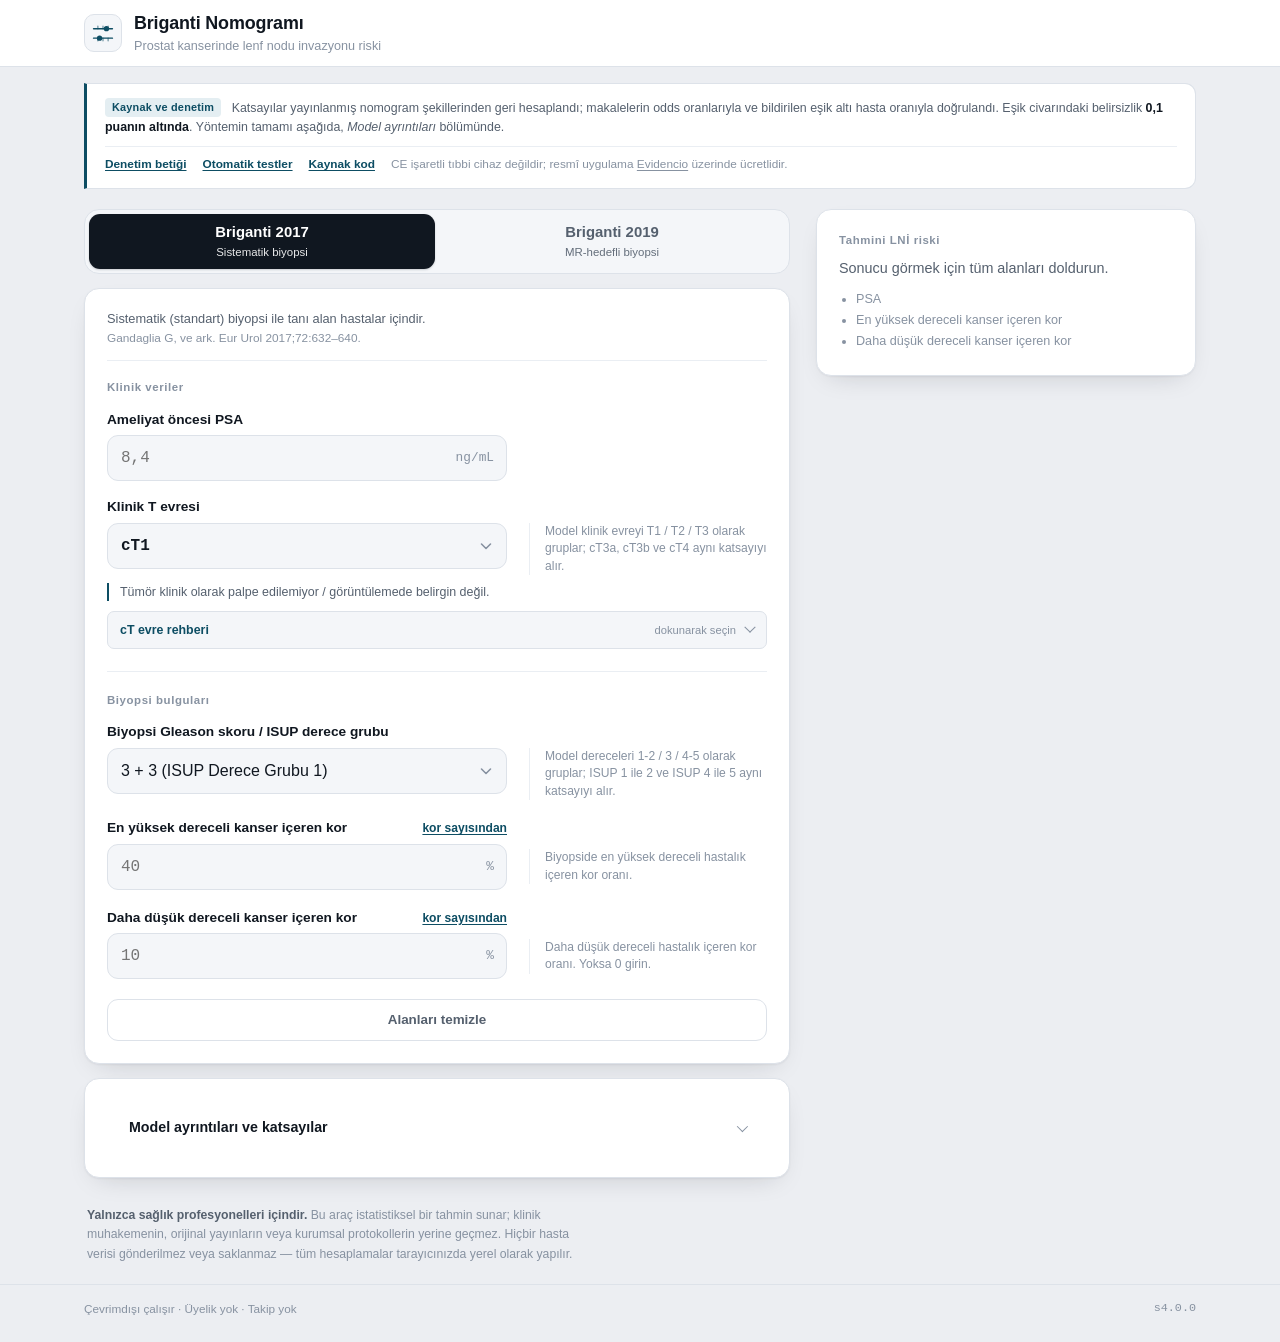
==== commit 6f98dfb6: "Arayüz baştan tasarlandı: klinik karar aracı kimliği Tasarım ilkesi: doygun renk yalnızca karara ayr" ====
--- a/index.html
+++ b/index.html
@@ -4,9 +4,10 @@
 <meta charset="UTF-8">
 <meta name="viewport" content="width=device-width, initial-scale=1, viewport-fit=cover">
 <meta name="description" content="Prostat kanserinde lenf nodu invazyonu (LNİ) riski için ücretsiz Briganti 2017 ve 2019 nomogram hesaplayıcısı. Üyelik yok, çevrimdışı çalışır.">
-<meta name="theme-color" content="#0f4c81">
+<meta name="theme-color" content="#ffffff" media="(prefers-color-scheme: light)">
+<meta name="theme-color" content="#0b0f15" media="(prefers-color-scheme: dark)">
 <meta name="apple-mobile-web-app-capable" content="yes">
-<meta name="apple-mobile-web-app-status-bar-style" content="black-translucent">
+<meta name="apple-mobile-web-app-status-bar-style" content="default">
 <meta name="apple-mobile-web-app-title" content="Briganti LNİ">
 <title>Briganti Nomogramı — LNİ Risk Hesaplayıcı (2017 &amp; 2019)</title>
 <link rel="manifest" href="manifest.json">
@@ -16,469 +17,545 @@
 </head>
 <body>
 
-<header class="app-header">
-  <div class="wrap header-inner">
-    <div class="brand">
-      <span class="brand-mark" aria-hidden="true">B</span>
-      <div>
-        <h1>Briganti Nomogramı</h1>
-        <p class="tagline">Prostat kanserinde lenf nodu invazyonu (LNİ) riski</p>
-      </div>
+<a class="skip-link" href="#form-2017">Forma atla</a>
+
+<header class="topbar">
+  <div class="shell topbar-in">
+    <span class="mark" aria-hidden="true">
+      <svg viewBox="0 0 28 28" focusable="false">
+        <g fill="none" stroke="currentColor" stroke-width="1.7" stroke-linecap="round">
+          <path d="M3 9h22M3 20h22"/>
+          <path d="M8 9V6M14 9V6M20 9V6" opacity=".5"/>
+          <path d="M8 20v3M14 20v3M20 20v3" opacity=".5"/>
+        </g>
+        <circle cx="18" cy="9" r="3.1" fill="currentColor"/>
+        <circle cx="10" cy="20" r="3.1" fill="currentColor"/>
+      </svg>
+    </span>
+    <div class="titles">
+      <h1>Briganti Nomogramı</h1>
+      <p>Prostat kanserinde lenf nodu invazyonu riski</p>
     </div>
-    <button id="installBtn" class="install-btn" type="button" hidden>Uygulamayı yükle</button>
+    <button id="installBtn" class="btn-quiet" type="button" hidden>Yükle</button>
   </div>
 </header>
 
-<main class="wrap">
-
-  <div class="notice is-ok" role="note">
-    <strong>Katsayılar ve doğrulama:</strong> Model katsayıları, orijinal yayınların nomogram
-    şekillerinden (Gandaglia, <em>Eur Urol</em> 2017;72:632–640 ve 2019;75:506–514, Şekil 1) geri
-    hesaplandı; makalelerin Tablo 2'deki odds oranlarıyla ve bildirdikleri "%7 eşiği altında kalan
-    hasta oranı" ile doğrulandı. Ölçüm belirsizliği %7 eşiği civarında <strong>0,1 puanın
-    altındadır</strong>. Hesabı kendiniz denetleyebilirsiniz:
-    <a href="https://github.com/desideroo/briganti-nomogram/blob/main/tools/reconstruct_nomogram.py" target="_blank" rel="noopener">denetim betiği</a> ·
-    <a href="tests/" target="_blank" rel="noopener">otomatik testler</a> ·
-    <a href="https://github.com/desideroo/briganti-nomogram" target="_blank" rel="noopener">kaynak kod</a>.
-    Ayrıntılar için aşağıdaki <em>Model ayrıntıları</em> bölümü.
+<main class="shell">
+
+  <!-- ============================= KAYNAK ŞERİDİ ============================= -->
+  <div class="provenance" role="note">
+    <p class="prov-line">
+      <span class="prov-tag">Kaynak ve denetim</span>
+      Katsayılar yayınlanmış nomogram şekillerinden geri hesaplandı; makalelerin odds oranlarıyla
+      ve bildirilen eşik altı hasta oranıyla doğrulandı. Eşik civarındaki belirsizlik
+      <strong>0,1 puanın altında</strong>. Yöntemin tamamı aşağıda, <em>Model ayrıntıları</em>
+      bölümünde.
+    </p>
+    <p class="prov-links">
+      <a href="https://github.com/desideroo/briganti-nomogram/blob/main/tools/reconstruct_nomogram.py" target="_blank" rel="noopener">Denetim betiği</a>
+      <a href="tests/" target="_blank" rel="noopener">Otomatik testler</a>
+      <a href="https://github.com/desideroo/briganti-nomogram" target="_blank" rel="noopener">Kaynak kod</a>
+      <span class="prov-note">CE işaretli tıbbi cihaz değildir; resmî uygulama
+        <a href="https://www.evidencio.com/models/show/1555?v=3.0" target="_blank" rel="noopener">Evidencio</a>
+        üzerinde ücretlidir.</span>
+    </p>
   </div>
 
-  <p class="notice-sub">
-    Bu site CE işaretli bir tıbbi cihaz değildir. Modellerin resmî (CE işaretli) uygulaması
-    Evidencio'dur; Briganti algoritmaları orada ücretli aboneliğe tabidir
-    (<a href="https://www.evidencio.com/models/show/1555?v=3.0" target="_blank" rel="noopener">2017</a>,
-    <a href="https://www.evidencio.com/models/show/1555?v=4.0" target="_blank" rel="noopener">2019</a>).
-  </p>
-
-  <div class="tabs" role="tablist" aria-label="Nomogram modeli">
-    <button class="tab is-active" role="tab" id="tab-2017" aria-controls="panel-2017" aria-selected="true" data-model="2017" type="button">
-      <span class="tab-title">Briganti 2017</span>
-      <span class="tab-sub">Sistematik biyopsi</span>
-    </button>
-    <button class="tab" role="tab" id="tab-2019" aria-controls="panel-2019" aria-selected="false" tabindex="-1" data-model="2019" type="button">
-      <span class="tab-title">Briganti 2019</span>
-      <span class="tab-sub">MR-hedefli biyopsi</span>
-    </button>
+  <div class="layout">
+    <div class="col-main">
+
+      <div class="segmented" role="tablist" aria-label="Nomogram modeli">
+        <button class="tab is-active" role="tab" id="tab-2017" aria-controls="panel-2017" aria-selected="true" data-model="2017" type="button">
+          <span class="tab-title">Briganti 2017</span>
+          <span class="tab-sub">Sistematik biyopsi</span>
+        </button>
+        <button class="tab" role="tab" id="tab-2019" aria-controls="panel-2019" aria-selected="false" tabindex="-1" data-model="2019" type="button">
+          <span class="tab-title">Briganti 2019</span>
+          <span class="tab-sub">MR-hedefli biyopsi</span>
+        </button>
+      </div>
+
+      <!-- =========================== BRIGANTI 2017 =========================== -->
+      <section class="panel" id="panel-2017" role="tabpanel" aria-labelledby="tab-2017">
+        <form class="card form" id="form-2017" autocomplete="off" novalidate>
+          <p class="form-note">
+            Sistematik (standart) biyopsi ile tanı alan hastalar içindir.
+            <cite>Gandaglia G, ve ark. Eur Urol 2017;72:632–640.</cite>
+          </p>
+
+          <div class="group">
+            <h2 class="group-label">Klinik veriler</h2>
+
+            <div class="field">
+              <label for="psa-2017">Ameliyat öncesi PSA<span class="sr-only"> (ng/mL)</span></label>
+              <div class="control">
+                <input type="number" id="psa-2017" name="psa" inputmode="decimal" step="0.01" min="0" max="50" placeholder="8,4">
+                <span class="suffix" aria-hidden="true">ng/mL</span>
+              </div>
+              <p class="error" data-error-for="psa-2017"></p>
+            </div>
+
+            <div class="field">
+              <label for="stage-2017">Klinik T evresi</label>
+              <div class="control">
+                <select id="stage-2017" name="stage">
+                  <option value="cT1">cT1</option>
+                  <option value="cT2">cT2</option>
+                  <option value="cT3a">cT3a</option>
+                  <option value="cT3b">cT3b</option>
+                  <option value="cT4">cT4</option>
+                </select>
+              </div>
+              <p class="stage-current" id="stagecur-2017"><span data-role="def"></span></p>
+              <p class="note">Model klinik evreyi T1 / T2 / T3 olarak gruplar; cT3a, cT3b ve cT4
+                aynı katsayıyı alır.</p>
+              <p class="stage-note" id="stagenote-2017"></p>
+
+              <details class="ct-guide">
+                <summary>
+                  <span class="ct-guide-title">cT evre rehberi</span>
+                  <span class="ct-guide-sub">dokunarak seçin</span>
+                </summary>
+                <div class="ct-ladder" data-model="2017">
+                  <div class="ct-rung" data-stage="cT1">
+                    <button type="button" class="ct-node" data-stage="cT1">
+                      <span class="ct-chip">cT1</span>
+                      <span class="ct-text">Tümör klinik olarak palpe edilemiyor / görüntülemede belirgin değil.</span>
+                      <span class="ct-badge">T1</span>
+                    </button>
+                    <button type="button" class="ct-sub" data-stage="cT1">
+                      <span class="ct-chip is-sub">cT1c</span>
+                      <span class="ct-text">PSA yüksekliği nedeniyle yapılan biyopside kanser saptanması; en sık kategori.</span>
+                    </button>
+                  </div>
+
+                  <div class="ct-rung" data-stage="cT2">
+                    <button type="button" class="ct-node" data-stage="cT2">
+                      <span class="ct-chip">cT2</span>
+                      <span class="ct-text">Tümör prostat içinde sınırlı.</span>
+                      <span class="ct-badge">T2</span>
+                    </button>
+                    <button type="button" class="ct-sub" data-stage="cT2">
+                      <span class="ct-chip is-sub">cT2a</span>
+                      <span class="ct-text">Bir lobun yarısından azı.</span>
+                    </button>
+                    <button type="button" class="ct-sub" data-stage="cT2">
+                      <span class="ct-chip is-sub">cT2b</span>
+                      <span class="ct-text">Bir lobun yarısından fazlası.</span>
+                    </button>
+                    <button type="button" class="ct-sub" data-stage="cT2">
+                      <span class="ct-chip is-sub">cT2c</span>
+                      <span class="ct-text">Her iki lob.</span>
+                    </button>
+                  </div>
+
+                  <div class="ct-rung" data-stage="cT3a">
+                    <button type="button" class="ct-node" data-stage="cT3a">
+                      <span class="ct-chip">cT3a</span>
+                      <span class="ct-text">Prostat dışına ekstrakapsüler uzanım (EPE) ± mesane boynu tutulumu.</span>
+                      <span class="ct-badge">T3</span>
+                    </button>
+                  </div>
+
+                  <div class="ct-rung" data-stage="cT3b">
+                    <button type="button" class="ct-node" data-stage="cT3b">
+                      <span class="ct-chip">cT3b</span>
+                      <span class="ct-text">Seminal vezikül invazyonu.</span>
+                      <span class="ct-badge">T3</span>
+                    </button>
+                  </div>
+
+                  <div class="ct-rung" data-stage="cT4">
+                    <button type="button" class="ct-node" data-stage="cT4">
+                      <span class="ct-chip">cT4</span>
+                      <span class="ct-text">Komşu yapılara invazyon (ör. mesane, rektum, pelvik duvar).</span>
+                      <span class="ct-badge">T3</span>
+                    </button>
+                  </div>
+                </div>
+
+                <p class="ct-guide-foot">
+                  <span class="ct-badge is-inline">T1</span> etiketi modelin kullandığı kategoriyi
+                  gösterir; aynı etiketi taşıyan evreler aynı katsayıyı alır.
+                </p>
+                <p class="ct-guide-foot">
+                  Klinik T evresi, muayene ve görüntüleme ile ameliyat öncesi belirlenen lokal
+                  evredir; patolojik evre değildir. Biyopside Gleason 4+3=7, PSA 12 ve mpMR'de
+                  PI-RADS 5 olsa bile EPE yoksa otomatik olarak cT3 denmez — evre cT2 olabilir.
+                </p>
+              </details>
+            </div>
+          </div>
+
+          <div class="group">
+            <h2 class="group-label">Biyopsi bulguları</h2>
+
+            <div class="field">
+              <label for="gleason-2017">Biyopsi Gleason skoru / ISUP derece grubu</label>
+              <div class="control">
+                <select id="gleason-2017" name="gleason">
+                  <option value="1">3 + 3 (ISUP Derece Grubu 1)</option>
+                  <option value="2">3 + 4 (ISUP Derece Grubu 2)</option>
+                  <option value="3">4 + 3 (ISUP Derece Grubu 3)</option>
+                  <option value="4">4 + 4 / 3 + 5 / 5 + 3 (ISUP Derece Grubu 4)</option>
+                  <option value="5">4 + 5 / 5 + 4 / 5 + 5 (ISUP Derece Grubu 5)</option>
+                </select>
+              </div>
+              <p class="note">Model dereceleri 1-2 / 3 / 4-5 olarak gruplar; ISUP 1 ile 2 ve
+                ISUP 4 ile 5 aynı katsayıyı alır.</p>
+            </div>
+
+            <div class="field">
+              <div class="label-row">
+                <label for="coreshigh-2017">En yüksek dereceli kanser içeren kor<span class="sr-only"> yüzdesi (%)</span></label>
+                <button class="link-btn" type="button" data-toggle-helper="helper-coreshigh-2017" aria-expanded="false">kor sayısından</button>
+              </div>
+              <div class="control">
+                <input type="number" id="coreshigh-2017" name="coreshigh" inputmode="decimal" step="1" min="0" max="100" placeholder="40">
+                <span class="suffix" aria-hidden="true">%</span>
+              </div>
+              <div class="mini-calc" id="helper-coreshigh-2017" data-target="coreshigh-2017" hidden>
+                <div>
+                  <label for="pos-coreshigh-2017">Pozitif</label>
+                  <input type="number" id="pos-coreshigh-2017" data-role="pos" inputmode="numeric" step="1" min="0" placeholder="0">
+                </div>
+                <span class="mini-sep" aria-hidden="true">/</span>
+                <div>
+                  <label for="tot-coreshigh-2017">Toplam</label>
+                  <input type="number" id="tot-coreshigh-2017" data-role="tot" inputmode="numeric" step="1" min="1" placeholder="12">
+                </div>
+              </div>
+              <p class="note">Biyopside en yüksek dereceli hastalık içeren kor oranı.</p>
+              <p class="error" data-error-for="coreshigh-2017"></p>
+            </div>
+
+            <div class="field">
+              <div class="label-row">
+                <label for="coreslow-2017">Daha düşük dereceli kanser içeren kor<span class="sr-only"> yüzdesi (%)</span></label>
+                <button class="link-btn" type="button" data-toggle-helper="helper-coreslow-2017" aria-expanded="false">kor sayısından</button>
+              </div>
+              <div class="control">
+                <input type="number" id="coreslow-2017" name="coreslow" inputmode="decimal" step="1" min="0" max="90" placeholder="10">
+                <span class="suffix" aria-hidden="true">%</span>
+              </div>
+              <div class="mini-calc" id="helper-coreslow-2017" data-target="coreslow-2017" hidden>
+                <div>
+                  <label for="pos-coreslow-2017">Pozitif</label>
+                  <input type="number" id="pos-coreslow-2017" data-role="pos" inputmode="numeric" step="1" min="0" placeholder="0">
+                </div>
+                <span class="mini-sep" aria-hidden="true">/</span>
+                <div>
+                  <label for="tot-coreslow-2017">Toplam</label>
+                  <input type="number" id="tot-coreslow-2017" data-role="tot" inputmode="numeric" step="1" min="1" placeholder="12">
+                </div>
+              </div>
+              <p class="note">Daha düşük dereceli hastalık içeren kor oranı. Yoksa 0 girin.</p>
+              <p class="error" data-error-for="coreslow-2017"></p>
+            </div>
+          </div>
+
+          <button class="reset-btn" type="button" data-reset="2017">Alanları temizle</button>
+        </form>
+      </section>
+
+      <!-- =========================== BRIGANTI 2019 =========================== -->
+      <section class="panel" id="panel-2019" role="tabpanel" aria-labelledby="tab-2019" hidden>
+        <form class="card form" id="form-2019" autocomplete="off" novalidate>
+          <p class="form-note">
+            mpMR-hedefli biyopsi ve eş zamanlı sistematik biyopsi ile tanı alan hastalar içindir.
+            <cite>Gandaglia G, ve ark. Eur Urol 2019;75:506–514.</cite>
+          </p>
+
+          <div class="group">
+            <h2 class="group-label">Klinik ve mpMR verileri</h2>
+
+            <div class="field">
+              <label for="psa-2019">Ameliyat öncesi PSA<span class="sr-only"> (ng/mL)</span></label>
+              <div class="control">
+                <input type="number" id="psa-2019" name="psa" inputmode="decimal" step="0.01" min="0" max="80" placeholder="8,4">
+                <span class="suffix" aria-hidden="true">ng/mL</span>
+              </div>
+              <p class="error" data-error-for="psa-2019"></p>
+            </div>
+
+            <div class="field">
+              <label for="stage-2019">Klinik T evresi (mpMR'ye göre)</label>
+              <div class="control">
+                <select id="stage-2019" name="stage">
+                  <option value="cT1">cT1</option>
+                  <option value="cT2">cT2</option>
+                  <option value="cT3a">cT3a</option>
+                  <option value="cT3b">cT3b</option>
+                  <option value="cT4">cT4</option>
+                </select>
+              </div>
+              <p class="stage-current" id="stagecur-2019"><span data-role="def"></span></p>
+              <p class="note">Model bu değişkeni mpMR'de organa sınırlı / ekstrakapsüler yayılım /
+                seminal vezikül invazyonu olarak kodlar: cT1 ve cT2 organa sınırlı, cT3a EKY,
+                cT3b ve cT4 SVİ katsayısını alır.</p>
+              <p class="stage-note" id="stagenote-2019"></p>
+
+              <details class="ct-guide">
+                <summary>
+                  <span class="ct-guide-title">cT evre rehberi</span>
+                  <span class="ct-guide-sub">dokunarak seçin</span>
+                </summary>
+                <div class="ct-ladder" data-model="2019">
+                  <div class="ct-rung" data-stage="cT1">
+                    <button type="button" class="ct-node" data-stage="cT1">
+                      <span class="ct-chip">cT1</span>
+                      <span class="ct-text">Tümör klinik olarak ele gelmiyor / görüntülemede belirgin değil.</span>
+                      <span class="ct-badge">Organa sınırlı</span>
+                    </button>
+                    <button type="button" class="ct-sub" data-stage="cT1">
+                      <span class="ct-chip is-sub">cT1c</span>
+                      <span class="ct-text">Tümör ele gelmiyor; PSA yüksekliği vb. nedeniyle biyopsiyle saptanıyor.</span>
+                    </button>
+                  </div>
+
+                  <div class="ct-rung" data-stage="cT2">
+                    <button type="button" class="ct-node" data-stage="cT2">
+                      <span class="ct-chip">cT2</span>
+                      <span class="ct-text">Tümör prostatla sınırlı.</span>
+                      <span class="ct-badge">Organa sınırlı</span>
+                    </button>
+                    <button type="button" class="ct-sub" data-stage="cT2">
+                      <span class="ct-chip is-sub">cT2a</span>
+                      <span class="ct-text">Bir lobun ≤ %50'si.</span>
+                    </button>
+                    <button type="button" class="ct-sub" data-stage="cT2">
+                      <span class="ct-chip is-sub">cT2b</span>
+                      <span class="ct-text">Bir lobun &gt; %50'si.</span>
+                    </button>
+                    <button type="button" class="ct-sub" data-stage="cT2">
+                      <span class="ct-chip is-sub">cT2c</span>
+                      <span class="ct-text">Her iki lob.</span>
+                    </button>
+                  </div>
+
+                  <div class="ct-rung" data-stage="cT3a">
+                    <button type="button" class="ct-node" data-stage="cT3a">
+                      <span class="ct-chip">cT3a</span>
+                      <span class="ct-text">Prostat dışına ekstrakapsüler uzanım.</span>
+                      <span class="ct-badge" title="Ekstrakapsüler yayılım">EKY</span>
+                    </button>
+                  </div>
+
+                  <div class="ct-rung" data-stage="cT3b">
+                    <button type="button" class="ct-node" data-stage="cT3b">
+                      <span class="ct-chip">cT3b</span>
+                      <span class="ct-text">Seminal vezikül invazyonu.</span>
+                      <span class="ct-badge" title="Seminal vezikül invazyonu">SVİ</span>
+                    </button>
+                  </div>
+
+                  <div class="ct-rung" data-stage="cT4">
+                    <button type="button" class="ct-node" data-stage="cT4">
+                      <span class="ct-chip">cT4</span>
+                      <span class="ct-text">Mesane boynu, rektum, pelvik duvar gibi komşu yapılara invazyon.</span>
+                      <span class="ct-badge" title="Seminal vezikül invazyonu">SVİ</span>
+                    </button>
+                  </div>
+                </div>
+
+                <p class="ct-guide-foot">
+                  <span class="ct-badge is-inline">EKY</span> etiketi modelin mpMR'ye göre
+                  kullandığı kategoriyi gösterir; aynı etiketi taşıyan evreler aynı katsayıyı alır.
+                </p>
+                <p class="ct-guide-foot">
+                  mpMR'de ekstrakapsüler uzanım görülüyorsa cT3a kabul edilebilir; yalnızca
+                  PI-RADS 5 olması tek başına cT3 anlamına gelmez.
+                </p>
+              </details>
+            </div>
+
+            <div class="field">
+              <label for="lesion-2019">mpMR'de maksimum lezyon çapı<span class="sr-only"> (mm)</span></label>
+              <div class="control">
+                <input type="number" id="lesion-2019" name="lesion" inputmode="decimal" step="0.1" min="0" max="45" placeholder="14">
+                <span class="suffix" aria-hidden="true">mm</span>
+              </div>
+              <p class="note">PI-RADS skoru en yüksek olan lezyon; eşitlik varsa en büyük çaplı olan.</p>
+              <p class="error" data-error-for="lesion-2019"></p>
+            </div>
+          </div>
+
+          <div class="group">
+            <h2 class="group-label">Biyopsi bulguları</h2>
+
+            <div class="field">
+              <label for="gleason-2019">MR-hedefli biyopside Gleason skoru / ISUP derece grubu</label>
+              <div class="control">
+                <select id="gleason-2019" name="gleason">
+                  <option value="1">3 + 3 (ISUP Derece Grubu 1)</option>
+                  <option value="2">3 + 4 (ISUP Derece Grubu 2)</option>
+                  <option value="3">4 + 3 (ISUP Derece Grubu 3)</option>
+                  <option value="4">4 + 4 / 3 + 5 / 5 + 3 (ISUP Derece Grubu 4)</option>
+                  <option value="5">4 + 5 / 5 + 4 / 5 + 5 (ISUP Derece Grubu 5)</option>
+                </select>
+              </div>
+              <p class="note">Model dereceleri 1-2 / 3 / 4-5 olarak gruplar; ISUP 1 ile 2 ve
+                ISUP 4 ile 5 aynı katsayıyı alır.</p>
+            </div>
+
+            <div class="field">
+              <div class="label-row">
+                <label for="cores-2019">Sistematik biyopside klinik anlamlı kanserli kor<span class="sr-only"> yüzdesi (%)</span></label>
+                <button class="link-btn" type="button" data-toggle-helper="helper-cores-2019" aria-expanded="false">kor sayısından</button>
+              </div>
+              <div class="control">
+                <input type="number" id="cores-2019" name="cores" inputmode="decimal" step="1" min="0" max="100" placeholder="30">
+                <span class="suffix" aria-hidden="true">%</span>
+              </div>
+              <div class="mini-calc" id="helper-cores-2019" data-target="cores-2019" hidden>
+                <div>
+                  <label for="pos-cores-2019">Pozitif</label>
+                  <input type="number" id="pos-cores-2019" data-role="pos" inputmode="numeric" step="1" min="0" placeholder="0">
+                </div>
+                <span class="mini-sep" aria-hidden="true">/</span>
+                <div>
+                  <label for="tot-cores-2019">Toplam</label>
+                  <input type="number" id="tot-cores-2019" data-role="tot" inputmode="numeric" step="1" min="1" placeholder="12">
+                </div>
+              </div>
+              <p class="note">Klinik anlamlı kanser = ISUP derece grubu ≥ 2.</p>
+              <p class="error" data-error-for="cores-2019"></p>
+            </div>
+          </div>
+
+          <button class="reset-btn" type="button" data-reset="2019">Alanları temizle</button>
+        </form>
+      </section>
+
+      <!-- ============================ MODEL AYRINTILARI ====================== -->
+      <details class="card info">
+        <summary>Model ayrıntıları ve katsayılar</summary>
+        <div class="info-body">
+          <h3>Modeller ne kullanır</h3>
+          <p><strong>Briganti 2017</strong> — sistematik biyopsi verisiyle LNİ riskini tahmin eder.
+            Yayınlanmış değişkenler: PSA, klinik evre, biyopsi ISUP derece grubu, en yüksek dereceli
+            kanser içeren kor yüzdesi ve daha düşük dereceli kanser içeren kor yüzdesi.</p>
+          <p><strong>Briganti 2019</strong> — mpMR-hedefli biyopsi çağına uyarlanmıştır. Yayınlanmış
+            değişkenler: PSA, mpMR'de klinik evre, mpMR'de maksimum indeks lezyon çapı, hedefli
+            biyopside ISUP derece grubu ve sistematik biyopside klinik anlamlı kanser içeren kor
+            yüzdesi. <em>PI-RADS skoru ve hedefli biyopsideki maksimum tümör uzunluğu bu modelin
+            bağımsız değişkenleri değildir</em>; bu nedenle forma alınmamıştır.</p>
+          <p><strong>Eşik</strong> — EAU kılavuzları, tahmini LNİ riski %7 ve üzerindeyse ePLND
+            önerir.</p>
+
+          <h3>Yüksek riskli hastalarda dikkat</h3>
+          <p>150 yüksek riskli hastalık olgusunu içeren tek merkezli bir seride (LNİ %26) her iki
+            nomogramın da ayırt ediciliği düşük bulunmuştur: önerilen eşikte duyarlılık yüksek
+            (2017 için 0,97; 2019 için 0,96) ancak özgüllük çok düşüktür (0,14 ve 0,18; AUC 0,56 ve
+            0,57). Nomogramlar esas olarak orta riskli hastada gereksiz ePLND'yi elemek için
+            tasarlanmıştır; yüksek riskli hastalıkta karar tek başına bu skora dayandırılmamalıdır.
+            <cite>Di Pierro GB, ve ark. Cancers 2023;15:1683.</cite></p>
+
+          <h3>Katsayılar nasıl elde edildi</h3>
+          <p>Her iki makale de beta katsayılarını “Supplementary Table 1”e bırakır; ana metinde
+            yalnızca yuvarlanmış odds oranları vardır. Katsayılar bu nedenle yayınlanmış nomogram
+            şekillerinin (Gandaglia, <em>Eur Urol</em> 2017;72:632–640 Şekil 1 ve 2019;75:506–514
+            Şekil 1) geometrisinden geri hesaplandı: puan eksenleri β ile doğru orantılı, risk
+            ekseni ise logit'te doğrusaldır; bu iki ilişki hem her β'yı hem de sabit terimi verir.
+            Şekiller piksel düzeyinde ölçüldü (risk ekseni uyumu: maksimum sapma 0,003 logit).
+            Ölçüm belirsizliği %7 eşiği civarında 0,1 puanın altındadır.</p>
+
+          <div class="table-scroll">
+            <table class="coef-table">
+              <caption>Geri hesaplanan katsayıların yayınla karşılaştırması</caption>
+              <thead>
+                <tr><th>Model</th><th>Değişken</th><th>OR (şekilden)</th><th>OR (yayın)</th></tr>
+              </thead>
+              <tbody>
+                <tr><td rowspan="7">2017<span class="tbl-sub">Tablo 2, Model 1</span></td><td>PSA (ng/mL)</td><td>1,086</td><td>1,08</td></tr>
+                <tr><td>Klinik evre T2</td><td>2,337</td><td>2,27</td></tr>
+                <tr><td>Klinik evre T3</td><td>2,869</td><td>2,87</td></tr>
+                <tr><td>ISUP 3</td><td>9,647</td><td>9,5</td></tr>
+                <tr><td>ISUP 4-5</td><td>14,508</td><td>14,5</td></tr>
+                <tr><td>En yüksek dereceli kor %</td><td>1,027</td><td>1,02</td></tr>
+                <tr><td>Daha düşük dereceli kor %</td><td>1,014</td><td>1,01</td></tr>
+                <tr><td rowspan="6">2019<span class="tbl-sub">Tablo 2, Model 5</span></td><td>PSA (ng/mL)</td><td>1,043</td><td>1,04</td></tr>
+                <tr><td>mpMR ekstrakapsüler yayılım</td><td>3,392</td><td>3,39</td></tr>
+                <tr><td>mpMR seminal vezikül invazyonu</td><td>4,336</td><td>4,36</td></tr>
+                <tr><td>ISUP 3</td><td>3,333</td><td>3,33</td></tr>
+                <tr><td>ISUP 4-5</td><td>6,085</td><td>6,08</td></tr>
+                <tr><td>Lezyon çapı (mm)</td><td>1,032</td><td>1,03</td></tr>
+              </tbody>
+            </table>
+          </div>
+
+          <p>Sabit terim, katsayılardan bağımsız olarak da doğrulandı: makalelerin bildirdiği “%7
+            eşiğinin altında kalan hasta oranı” (2017 için %69, 2019 için %57), kohort dağılımlarıyla
+            yeniden üretildiğinde bu modellerle %68 ve %57 çıkmaktadır.</p>
+
+          <h3>ISUP gruplandırması</h3>
+          <p>Her iki yayın da derece gruplarını 1-2 / 3 / 4-5 olarak kategorize etmiştir. Bu nedenle
+            ISUP 1 ile 2, ve ISUP 4 ile 5 aynı riski verir; bu modelin kendi tercihidir, hesaplama
+            hatası değildir.</p>
+
+          <p class="calib-note">Lojistik regresyon katsayıları <code>app.js</code> içinde tek bir
+            yerde (<code>MODELS</code> nesnesi) tanımlıdır. Denetim için
+            <code>tools/reconstruct_nomogram.py</code> katsayıları şekillerden yeniden türetip
+            <code>app.js</code> ile karşılaştırır; <a href="tests/">tests/</a> sayfası ise uygulamayı
+            gerçek arayüz üzerinden sınar.</p>
+        </div>
+      </details>
+    </div>
+
+    <!-- ================================ SONUÇ ================================ -->
+    <aside class="col-side">
+      <section class="result card" id="result" aria-live="polite">
+        <div class="result-empty" id="resultEmpty">
+          <p class="result-label">Tahmini LNİ riski</p>
+          <p class="result-placeholder">Sonucu görmek için tüm alanları doldurun.</p>
+          <ul class="missing" id="missingList"></ul>
+        </div>
+
+        <div class="result-body" id="resultBody" hidden>
+          <div class="result-head">
+            <p class="result-label">Tahmini LNİ riski</p>
+            <span class="result-model" id="resultModel">Briganti 2017</span>
+          </div>
+
+          <p class="result-value"><span class="pct" aria-hidden="true">%</span><span id="riskValue">0,0</span></p>
+
+          <div class="gauge" role="img" id="gauge" aria-label="Riskin %7 EAU eşiğine göre konumu">
+            <div class="gauge-bar">
+              <div class="gauge-track"><div class="gauge-fill" id="gaugeFill"></div></div>
+              <div class="gauge-gate"><span>%7</span></div>
+            </div>
+            <div class="gauge-scale"><span>%0</span><span>%10</span><span>%20+</span></div>
+          </div>
+
+          <p class="verdict" id="verdict"></p>
+
+          <div class="result-actions">
+            <button class="ghost-btn" type="button" id="copyBtn">Özeti kopyala</button>
+          </div>
+        </div>
+      </section>
+    </aside>
   </div>
 
-  <!-- ============================ BRIGANTI 2017 ============================ -->
-  <section class="panel" id="panel-2017" role="tabpanel" aria-labelledby="tab-2017">
-    <form class="card form" id="form-2017" autocomplete="off" novalidate>
-      <p class="form-note">
-        Sistematik (standart) biyopsi ile tanı alan hastalar içindir.
-        Gandaglia G, ve ark. <em>Eur Urol</em> 2017;72:632–640.
-      </p>
-
-      <div class="field">
-        <label for="psa-2017">Ameliyat öncesi PSA <span class="unit">(ng/mL)</span></label>
-        <input type="number" id="psa-2017" name="psa" inputmode="decimal" step="0.01" min="0" max="50" placeholder="örn. 8,4">
-        <p class="error" data-error-for="psa-2017"></p>
-      </div>
-
-      <div class="field">
-        <label for="stage-2017">Klinik T evresi</label>
-        <p class="helper helper-top">Model klinik evreyi T1 / T2 / T3 olarak gruplar; cT3a, cT3b ve
-          cT4 aynı katsayıyı alır.</p>
-        <select id="stage-2017" name="stage">
-          <option value="cT1">cT1</option>
-          <option value="cT2">cT2</option>
-          <option value="cT3a">cT3a</option>
-          <option value="cT3b">cT3b</option>
-          <option value="cT4">cT4</option>
-        </select>
-        <p class="stage-current" id="stagecur-2017">
-          <span class="stage-current-def" data-role="def"></span>
-        </p>
-        <p class="stage-note" id="stagenote-2017"></p>
-
-        <details class="ct-guide">
-          <summary>
-            <span class="ct-guide-title">cT evre rehberi</span>
-            <span class="ct-guide-sub">dokunarak seçin</span>
-          </summary>
-          <div class="ct-ladder" data-model="2017">
-            <div class="ct-rung" data-stage="cT1">
-              <button type="button" class="ct-node" data-stage="cT1" data-badge="T1">
-                <span class="ct-chip">cT1</span>
-                <span class="ct-text">Tümör klinik olarak palpe edilemiyor / görüntülemede belirgin değil.</span>
-                <span class="ct-badge">T1</span>
-              </button>
-              <button type="button" class="ct-sub" data-stage="cT1">
-                <span class="ct-chip is-sub">cT1c</span>
-                <span class="ct-text">PSA yüksekliği nedeniyle yapılan biyopside kanser saptanması; en sık kategori.</span>
-              </button>
-            </div>
-
-            <div class="ct-rung" data-stage="cT2">
-              <button type="button" class="ct-node" data-stage="cT2" data-badge="T2">
-                <span class="ct-chip">cT2</span>
-                <span class="ct-text">Tümör prostat içinde sınırlı.</span>
-                <span class="ct-badge">T2</span>
-              </button>
-              <button type="button" class="ct-sub" data-stage="cT2">
-                <span class="ct-chip is-sub">cT2a</span>
-                <span class="ct-text">Bir lobun yarısından azı.</span>
-              </button>
-              <button type="button" class="ct-sub" data-stage="cT2">
-                <span class="ct-chip is-sub">cT2b</span>
-                <span class="ct-text">Bir lobun yarısından fazlası.</span>
-              </button>
-              <button type="button" class="ct-sub" data-stage="cT2">
-                <span class="ct-chip is-sub">cT2c</span>
-                <span class="ct-text">Her iki lob.</span>
-              </button>
-            </div>
-
-            <div class="ct-rung" data-stage="cT3a">
-              <button type="button" class="ct-node" data-stage="cT3a" data-badge="T3">
-                <span class="ct-chip">cT3a</span>
-                <span class="ct-text">Prostat dışına ekstrakapsüler uzanım (EPE) ± mesane boynu tutulumu.</span>
-                <span class="ct-badge">T3</span>
-              </button>
-            </div>
-
-            <div class="ct-rung" data-stage="cT3b">
-              <button type="button" class="ct-node" data-stage="cT3b" data-badge="T3">
-                <span class="ct-chip">cT3b</span>
-                <span class="ct-text">Seminal vezikül invazyonu.</span>
-                <span class="ct-badge">T3</span>
-              </button>
-            </div>
-
-            <div class="ct-rung" data-stage="cT4">
-              <button type="button" class="ct-node" data-stage="cT4" data-badge="T3">
-                <span class="ct-chip">cT4</span>
-                <span class="ct-text">Komşu yapılara invazyon (ör. mesane, rektum, pelvik duvar).</span>
-                <span class="ct-badge">T3</span>
-              </button>
-            </div>
-          </div>
-
-          <p class="ct-guide-foot">
-            <span class="ct-badge is-inline">T1</span> etiketi modelin kullandığı kategoriyi gösterir;
-            aynı etiketi taşıyan evreler aynı katsayıyı alır.
-          </p>
-          <p class="ct-guide-foot">
-            Klinik T evresi, muayene ve görüntüleme ile ameliyat öncesi belirlenen lokal evredir;
-            patolojik evre değildir. Biyopside Gleason 4+3=7, PSA 12 ve mpMR'de PI-RADS 5 olsa bile
-            EPE yoksa otomatik olarak cT3 denmez — evre cT2 olabilir.
-          </p>
-        </details>
-      </div>
-
-      <div class="field">
-        <label for="gleason-2017">Biyopsi Gleason skoru / ISUP derece grubu</label>
-        <p class="helper helper-top">Model dereceleri 1-2 / 3 / 4-5 olarak gruplar; ISUP 1 ile 2 ve
-          ISUP 4 ile 5 aynı katsayıyı alır.</p>
-        <select id="gleason-2017" name="gleason">
-          <option value="1">3 + 3 (ISUP Derece Grubu 1)</option>
-          <option value="2">3 + 4 (ISUP Derece Grubu 2)</option>
-          <option value="3">4 + 3 (ISUP Derece Grubu 3)</option>
-          <option value="4">4 + 4 / 3 + 5 / 5 + 3 (ISUP Derece Grubu 4)</option>
-          <option value="5">4 + 5 / 5 + 4 / 5 + 5 (ISUP Derece Grubu 5)</option>
-        </select>
-      </div>
-
-      <div class="field">
-        <label for="coreshigh-2017">En yüksek dereceli kanser içeren kor yüzdesi <span class="unit">(%)</span></label>
-        <input type="number" id="coreshigh-2017" name="coreshigh" inputmode="decimal" step="1" min="0" max="100" placeholder="örn. 40">
-        <div class="helper-row">
-          <p class="helper">Biyopside en yüksek dereceli hastalık içeren kor oranı.</p>
-          <button class="link-btn" type="button" data-toggle-helper="helper-coreshigh-2017" aria-expanded="false">Kor sayısından hesapla</button>
-        </div>
-        <div class="mini-calc" id="helper-coreshigh-2017" data-target="coreshigh-2017" hidden>
-          <div>
-            <label for="pos-coreshigh-2017">Pozitif</label>
-            <input type="number" id="pos-coreshigh-2017" data-role="pos" inputmode="numeric" step="1" min="0" placeholder="0">
-          </div>
-          <span class="mini-sep">/</span>
-          <div>
-            <label for="tot-coreshigh-2017">Toplam</label>
-            <input type="number" id="tot-coreshigh-2017" data-role="tot" inputmode="numeric" step="1" min="1" placeholder="12">
-          </div>
-        </div>
-        <p class="error" data-error-for="coreshigh-2017"></p>
-      </div>
-
-      <div class="field">
-        <label for="coreslow-2017">Daha düşük dereceli kanser içeren kor yüzdesi <span class="unit">(%)</span></label>
-        <input type="number" id="coreslow-2017" name="coreslow" inputmode="decimal" step="1" min="0" max="90" placeholder="örn. 10">
-        <div class="helper-row">
-          <p class="helper">Daha düşük dereceli hastalık içeren kor oranı. Yoksa 0 girin.</p>
-          <button class="link-btn" type="button" data-toggle-helper="helper-coreslow-2017" aria-expanded="false">Kor sayısından hesapla</button>
-        </div>
-        <div class="mini-calc" id="helper-coreslow-2017" data-target="coreslow-2017" hidden>
-          <div>
-            <label for="pos-coreslow-2017">Pozitif</label>
-            <input type="number" id="pos-coreslow-2017" data-role="pos" inputmode="numeric" step="1" min="0" placeholder="0">
-          </div>
-          <span class="mini-sep">/</span>
-          <div>
-            <label for="tot-coreslow-2017">Toplam</label>
-            <input type="number" id="tot-coreslow-2017" data-role="tot" inputmode="numeric" step="1" min="1" placeholder="12">
-          </div>
-        </div>
-        <p class="error" data-error-for="coreslow-2017"></p>
-      </div>
-
-      <button class="reset-btn" type="button" data-reset="2017">Alanları temizle</button>
-    </form>
-  </section>
-
-  <!-- ============================ BRIGANTI 2019 ============================ -->
-  <section class="panel" id="panel-2019" role="tabpanel" aria-labelledby="tab-2019" hidden>
-    <form class="card form" id="form-2019" autocomplete="off" novalidate>
-      <p class="form-note">
-        mpMR-hedefli biyopsi + eş zamanlı sistematik biyopsi ile tanı alan hastalar içindir.
-        Gandaglia G, ve ark. <em>Eur Urol</em> 2019;75:506–514.
-      </p>
-
-      <div class="field">
-        <label for="psa-2019">Ameliyat öncesi PSA <span class="unit">(ng/mL)</span></label>
-        <input type="number" id="psa-2019" name="psa" inputmode="decimal" step="0.01" min="0" max="80" placeholder="örn. 8,4">
-        <p class="error" data-error-for="psa-2019"></p>
-      </div>
-
-      <div class="field">
-        <label for="stage-2019">Klinik T evresi (mpMR'ye göre)</label>
-        <p class="helper helper-top">Model bu değişkeni mpMR'de organa sınırlı / ekstrakapsüler
-          yayılım / seminal vezikül invazyonu olarak kodlar: cT1 ve cT2 organa sınırlı, cT3a EKY,
-          cT3b ve cT4 SVİ katsayısını alır.</p>
-        <select id="stage-2019" name="stage">
-          <option value="cT1">cT1</option>
-          <option value="cT2">cT2</option>
-          <option value="cT3a">cT3a</option>
-          <option value="cT3b">cT3b</option>
-          <option value="cT4">cT4</option>
-        </select>
-        <p class="stage-current" id="stagecur-2019">
-          <span class="stage-current-def" data-role="def"></span>
-        </p>
-        <p class="stage-note" id="stagenote-2019"></p>
-
-        <details class="ct-guide">
-          <summary>
-            <span class="ct-guide-title">cT evre rehberi</span>
-            <span class="ct-guide-sub">dokunarak seçin</span>
-          </summary>
-          <div class="ct-ladder" data-model="2019">
-            <div class="ct-rung" data-stage="cT1">
-              <button type="button" class="ct-node" data-stage="cT1" data-badge="Organa sınırlı">
-                <span class="ct-chip">cT1</span>
-                <span class="ct-text">Tümör klinik olarak ele gelmiyor / görüntülemede belirgin değil.</span>
-                <span class="ct-badge">Organa sınırlı</span>
-              </button>
-              <button type="button" class="ct-sub" data-stage="cT1">
-                <span class="ct-chip is-sub">cT1c</span>
-                <span class="ct-text">Tümör ele gelmiyor; PSA yüksekliği vb. nedeniyle biyopsiyle saptanıyor.</span>
-              </button>
-            </div>
-
-            <div class="ct-rung" data-stage="cT2">
-              <button type="button" class="ct-node" data-stage="cT2" data-badge="Organa sınırlı">
-                <span class="ct-chip">cT2</span>
-                <span class="ct-text">Tümör prostatla sınırlı.</span>
-                <span class="ct-badge">Organa sınırlı</span>
-              </button>
-              <button type="button" class="ct-sub" data-stage="cT2">
-                <span class="ct-chip is-sub">cT2a</span>
-                <span class="ct-text">Bir lobun ≤ %50'si.</span>
-              </button>
-              <button type="button" class="ct-sub" data-stage="cT2">
-                <span class="ct-chip is-sub">cT2b</span>
-                <span class="ct-text">Bir lobun &gt; %50'si.</span>
-              </button>
-              <button type="button" class="ct-sub" data-stage="cT2">
-                <span class="ct-chip is-sub">cT2c</span>
-                <span class="ct-text">Her iki lob.</span>
-              </button>
-            </div>
-
-            <div class="ct-rung" data-stage="cT3a">
-              <button type="button" class="ct-node" data-stage="cT3a" data-badge="EKY">
-                <span class="ct-chip">cT3a</span>
-                <span class="ct-text">Prostat dışına ekstrakapsüler uzanım.</span>
-                <span class="ct-badge" title="Ekstrakapsüler yayılım">EKY</span>
-              </button>
-            </div>
-
-            <div class="ct-rung" data-stage="cT3b">
-              <button type="button" class="ct-node" data-stage="cT3b" data-badge="SVİ">
-                <span class="ct-chip">cT3b</span>
-                <span class="ct-text">Seminal vezikül invazyonu.</span>
-                <span class="ct-badge" title="Seminal vezikül invazyonu">SVİ</span>
-              </button>
-            </div>
-
-            <div class="ct-rung" data-stage="cT4">
-              <button type="button" class="ct-node" data-stage="cT4" data-badge="SVİ">
-                <span class="ct-chip">cT4</span>
-                <span class="ct-text">Mesane boynu, rektum, pelvik duvar gibi komşu yapılara invazyon.</span>
-                <span class="ct-badge" title="Seminal vezikül invazyonu">SVİ</span>
-              </button>
-            </div>
-          </div>
-
-          <p class="ct-guide-foot">
-            <span class="ct-badge is-inline">EKY</span> etiketi modelin mpMR'ye göre kullandığı
-            kategoriyi gösterir; aynı etiketi taşıyan evreler aynı katsayıyı alır.
-          </p>
-          <p class="ct-guide-foot">
-            mpMR'de ekstrakapsüler uzanım görülüyorsa cT3a kabul edilebilir; yalnızca PI-RADS 5
-            olması tek başına cT3 anlamına gelmez.
-          </p>
-        </details>
-      </div>
-
-      <div class="field">
-        <label for="lesion-2019">mpMR'de maksimum lezyon çapı <span class="unit">(mm)</span></label>
-        <input type="number" id="lesion-2019" name="lesion" inputmode="decimal" step="0.1" min="0" max="45" placeholder="örn. 14">
-        <p class="helper">PI-RADS skoru en yüksek olan lezyon; eşitlik varsa en büyük çaplı olan.</p>
-        <p class="error" data-error-for="lesion-2019"></p>
-      </div>
-
-      <div class="field">
-        <label for="gleason-2019">MR-hedefli biyopside Gleason skoru / ISUP derece grubu</label>
-        <p class="helper helper-top">Model dereceleri 1-2 / 3 / 4-5 olarak gruplar; ISUP 1 ile 2 ve
-          ISUP 4 ile 5 aynı katsayıyı alır.</p>
-        <select id="gleason-2019" name="gleason">
-          <option value="1">3 + 3 (ISUP Derece Grubu 1)</option>
-          <option value="2">3 + 4 (ISUP Derece Grubu 2)</option>
-          <option value="3">4 + 3 (ISUP Derece Grubu 3)</option>
-          <option value="4">4 + 4 / 3 + 5 / 5 + 3 (ISUP Derece Grubu 4)</option>
-          <option value="5">4 + 5 / 5 + 4 / 5 + 5 (ISUP Derece Grubu 5)</option>
-        </select>
-      </div>
-
-      <div class="field">
-        <label for="cores-2019">Sistematik biyopside klinik anlamlı kanser içeren kor yüzdesi <span class="unit">(%)</span></label>
-        <input type="number" id="cores-2019" name="cores" inputmode="decimal" step="1" min="0" max="100" placeholder="örn. 30">
-        <div class="helper-row">
-          <p class="helper">Klinik anlamlı kanser = ISUP derece grubu ≥ 2.</p>
-          <button class="link-btn" type="button" data-toggle-helper="helper-cores-2019" aria-expanded="false">Kor sayısından hesapla</button>
-        </div>
-        <div class="mini-calc" id="helper-cores-2019" data-target="cores-2019" hidden>
-          <div>
-            <label for="pos-cores-2019">Pozitif</label>
-            <input type="number" id="pos-cores-2019" data-role="pos" inputmode="numeric" step="1" min="0" placeholder="0">
-          </div>
-          <span class="mini-sep">/</span>
-          <div>
-            <label for="tot-cores-2019">Toplam</label>
-            <input type="number" id="tot-cores-2019" data-role="tot" inputmode="numeric" step="1" min="1" placeholder="12">
-          </div>
-        </div>
-        <p class="error" data-error-for="cores-2019"></p>
-      </div>
-
-      <button class="reset-btn" type="button" data-reset="2019">Alanları temizle</button>
-    </form>
-  </section>
-
-  <!-- ================================ SONUÇ ================================ -->
-  <section class="result card" id="result" aria-live="polite">
-    <div class="result-empty" id="resultEmpty">
-      <p class="result-label">Tahmini LNİ riski</p>
-      <p class="result-placeholder">Sonucu görmek için tüm alanları doldurun.</p>
-      <ul class="missing" id="missingList"></ul>
-    </div>
-
-    <div class="result-body" id="resultBody" hidden>
-      <p class="result-label">Tahmini LNİ riski <span class="result-model" id="resultModel">Briganti 2017</span></p>
-      <p class="result-value"><span id="riskValue">0,0</span><span class="pct">%</span></p>
-
-      <div class="gauge" role="img" id="gauge" aria-label="Riskin %7 EAU eşiğine göre konumu">
-        <div class="gauge-bar">
-          <div class="gauge-track"><div class="gauge-fill" id="gaugeFill"></div></div>
-          <div class="gauge-threshold"><span>%7</span></div>
-        </div>
-        <div class="gauge-scale"><span>%0</span><span>%25</span><span>%50+</span></div>
-      </div>
-
-      <p class="verdict" id="verdict"></p>
-
-      <div class="result-actions">
-        <button class="ghost-btn" type="button" id="copyBtn">Özeti kopyala</button>
-      </div>
-    </div>
-  </section>
-
-  <details class="card info">
-    <summary>Model ayrıntıları ve katsayılar</summary>
-    <div class="info-body">
-      <p><strong>Briganti 2017</strong> — sistematik biyopsi verisiyle LNİ riskini tahmin eder. Yayınlanmış
-        değişkenler: PSA, klinik evre, biyopsi ISUP derece grubu, en yüksek dereceli kanser içeren kor yüzdesi ve
-        daha düşük dereceli kanser içeren kor yüzdesi.</p>
-      <p><strong>Briganti 2019</strong> — mpMR-hedefli biyopsi çağına uyarlanmıştır. Yayınlanmış değişkenler:
-        PSA, mpMR'de klinik evre, mpMR'de maksimum indeks lezyon çapı, hedefli biyopside ISUP derece grubu ve
-        sistematik biyopside klinik anlamlı kanser içeren kor yüzdesi. <em>PI-RADS skoru ve hedefli biyopsideki
-        maksimum tümör uzunluğu bu modelin bağımsız değişkenleri değildir</em>; bu nedenle forma alınmamıştır.</p>
-      <p><strong>Eşik</strong> — EAU kılavuzları, tahmini LNİ riski %7 ve üzerindeyse ePLND önerir.</p>
-      <p><strong>Yüksek riskli hastalarda dikkat</strong> — 150 yüksek riskli hastalık olgusunu içeren tek
-        merkezli bir seride (LNİ %26) her iki nomogramın da ayırt ediciliği düşük bulunmuştur: önerilen eşikte
-        duyarlılık yüksek (2017 için 0,97; 2019 için 0,96) ancak özgüllük çok düşüktür (0,14 ve 0,18; AUC 0,56
-        ve 0,57). Nomogramlar esas olarak orta riskli hastada gereksiz ePLND'yi elemek için tasarlanmıştır;
-        yüksek riskli hastalıkta karar tek başına bu skora dayandırılmamalıdır.
-        <em>Di Pierro GB, ve ark. Cancers 2023;15:1683.</em></p>
-      <p><strong>Katsayılar nasıl elde edildi</strong> — her iki makale de beta katsayılarını
-        "Supplementary Table 1"e bırakır; ana metinde yalnızca yuvarlanmış odds oranları vardır. Katsayılar bu
-        nedenle yayınlanmış nomogram şekillerinin geometrisinden geri hesaplandı: puan eksenleri β ile doğru
-        orantılı, risk ekseni ise logit'te doğrusaldır; bu iki ilişki hem her β'yı hem de sabit terimi verir.
-        Şekiller piksel düzeyinde ölçüldü (risk ekseni uyumu: maksimum sapma 0,003 logit).</p>
-
-      <div class="table-scroll">
-        <table class="coef-table">
-          <caption>Geri hesaplanan katsayıların yayınla karşılaştırması</caption>
-          <thead>
-            <tr><th>Model</th><th>Değişken</th><th>OR (şekilden)</th><th>OR (yayın)</th></tr>
-          </thead>
-          <tbody>
-            <tr><td rowspan="7">2017<br><span class="tbl-sub">Tablo 2, Model 1</span></td><td>PSA (ng/mL)</td><td>1,086</td><td>1,08</td></tr>
-            <tr><td>Klinik evre T2</td><td>2,337</td><td>2,27</td></tr>
-            <tr><td>Klinik evre T3</td><td>2,869</td><td>2,87</td></tr>
-            <tr><td>ISUP 3</td><td>9,647</td><td>9,5</td></tr>
-            <tr><td>ISUP 4-5</td><td>14,508</td><td>14,5</td></tr>
-            <tr><td>En yüksek dereceli kor %</td><td>1,027</td><td>1,02</td></tr>
-            <tr><td>Daha düşük dereceli kor %</td><td>1,014</td><td>1,01</td></tr>
-            <tr><td rowspan="6">2019<br><span class="tbl-sub">Tablo 2, Model 5</span></td><td>PSA (ng/mL)</td><td>1,043</td><td>1,04</td></tr>
-            <tr><td>mpMR ekstrakapsüler yayılım</td><td>3,392</td><td>3,39</td></tr>
-            <tr><td>mpMR seminal vezikül invazyonu</td><td>4,336</td><td>4,36</td></tr>
-            <tr><td>ISUP 3</td><td>3,333</td><td>3,33</td></tr>
-            <tr><td>ISUP 4-5</td><td>6,085</td><td>6,08</td></tr>
-            <tr><td>Lezyon çapı (mm)</td><td>1,032</td><td>1,03</td></tr>
-          </tbody>
-        </table>
-      </div>
-
-      <p>Sabit terim, katsayılardan bağımsız olarak da doğrulandı: makalelerin bildirdiği "%7 eşiğinin altında
-        kalan hasta oranı" (2017 için %69, 2019 için %57), kohort dağılımlarıyla yeniden üretildiğinde bu
-        modellerle %68 ve %57 çıkmaktadır.</p>
-
-      <p><strong>ISUP gruplandırması</strong> — her iki yayın da derece gruplarını 1-2 / 3 / 4-5 olarak
-        kategorize etmiştir. Bu nedenle ISUP 1 ile 2, ve ISUP 4 ile 5 aynı riski verir; bu modelin kendi
-        tercihidir, hesaplama hatası değildir.</p>
-
-      <p class="calib-note">Lojistik regresyon katsayıları <code>app.js</code> içinde tek bir yerde
-        (<code>MODELS</code> nesnesi) tanımlıdır. Denetim için
-        <code>tools/reconstruct_nomogram.py</code> katsayıları şekillerden yeniden türetip
-        <code>app.js</code> ile karşılaştırır; <a href="tests/">tests/</a> sayfası ise uygulamayı
-        gerçek arayüz üzerinden sınar.</p>
-    </div>
-  </details>
-
   <p class="disclaimer">
-    <strong>Yalnızca sağlık profesyonelleri içindir.</strong> Bu araç istatistiksel bir tahmin sunar; klinik
-    muhakemenin, orijinal yayınların veya kurumsal protokollerin yerine geçmez. Hiçbir hasta verisi
-    gönderilmez veya saklanmaz — tüm hesaplamalar tarayıcınızda yerel olarak yapılır.
+    <strong>Yalnızca sağlık profesyonelleri içindir.</strong> Bu araç istatistiksel bir tahmin sunar;
+    klinik muhakemenin, orijinal yayınların veya kurumsal protokollerin yerine geçmez. Hiçbir hasta
+    verisi gönderilmez veya saklanmaz — tüm hesaplamalar tarayıcınızda yerel olarak yapılır.
   </p>
 </main>
 
 <footer class="app-footer">
-  <div class="wrap">
+  <div class="shell footer-in">
     <p>Çevrimdışı çalışır · Üyelik yok · Takip yok</p>
-    <p class="ver">s3.3.0</p>
+    <p class="ver">s4.0.0</p>
   </div>
 </footer>
+
+<button class="minibar" id="minibar" type="button" hidden>
+  <span class="minibar-key">LNİ riski</span>
+  <span class="minibar-val"><span class="pct" aria-hidden="true">%</span><span id="miniValue">0,0</span></span>
+  <span class="minibar-note" id="miniNote"></span>
+</button>
 
 <div class="toast" id="toast" role="status" aria-live="polite" hidden></div>
 
--- a/styles.css
+++ b/styles.css
@@ -1,57 +1,87 @@
 /* ==========================================================================
-   Briganti Nomogram Calculator — styles
-   Mobile-first, no external dependencies.
+   Briganti Nomogramı — arayüz stilleri
+
+   TASARIM İLKESİ: renk yalnızca anlam taşır.
+   Arayüzün tamamı mürekkep–kâğıt nötrleriyle çizilir; doygun yeşil ve kırmızı
+   sadece kararın kendisine (eşik altı / eşik üstü) ayrılmıştır. Böylece sonuç,
+   ekrana uzaktan bakıldığında bile tek okunur öge olur.
+
+   Sayısal her değer (PSA, yüzde, cT kodu, risk) tabular monospace ile dizilir —
+   patoloji raporu diliyle aynı; rakamlar sütun hâlinde hizalanır.
+
+   Türkçe not: text-transform: uppercase kullanılmaz; tarayıcı "i" harfini "I"
+   yapıp yanlış yazım üretir (TAHMINI ≠ TAHMİNİ).
    ========================================================================== */
 
 :root {
-  --bg: #eef2f7;
-  --surface: #ffffff;
-  --surface-2: #f6f8fb;
-  --border: #dde4ed;
-  --text: #16202e;
-  --text-soft: #5b6b80;
-  --brand: #0f4c81;
-  --brand-strong: #0b3a63;
-  --brand-soft: #e7eff7;
-  --safe: #0f8a4d;
-  --safe-bg: #e6f6ed;
-  --safe-border: #a9dfc1;
-  --risk: #c62828;
-  --risk-bg: #fdecec;
-  --risk-border: #f2b5b5;
-  --warn: #9a6206;
-  --warn-bg: #fff7e6;
-  --warn-border: #f0dcb4;
-  --warn-text: #6b4a12;
-  --radius: 14px;
-  --shadow: 0 1px 2px rgba(16, 32, 51, .06), 0 8px 24px rgba(16, 32, 51, .06);
-  --tap: 46px;
+  /* nötr kabuk */
+  --bg:        #eceef2;
+  --paper:     #ffffff;
+  --paper-2:   #f4f6f9;
+  --ink:       #101720;
+  --ink-2:     #55606e;
+  --ink-3:     #8792a1;
+  --rule:      #dde2e9;
+  --rule-2:    #eaeef3;
+
+  /* enstrüman rengi — bağlantı, odak, seçim */
+  --accent:      #0d4d63;
+  --accent-wash: #e4eef2;
+
+  /* karar renkleri — yalnızca sonuç için */
+  --safe:      #0a7048;
+  --safe-wash: #e2f1e9;
+  --safe-line: #b3d8c5;
+  --risk:      #a8261d;
+  --risk-wash: #fbe9e6;
+  --risk-line: #edbdb7;
+
+  /* kapsam dışı uyarısı */
+  --warn:      #8a5a06;
+  --warn-wash: #fdf4e3;
+  --warn-line: #ecd9ac;
+
+  --sans: -apple-system, BlinkMacSystemFont, "Segoe UI", Roboto, "Helvetica Neue", Arial, sans-serif;
+  --mono: ui-monospace, SFMono-Regular, "SF Mono", Menlo, Consolas, "Liberation Mono", monospace;
+
+  --r-sm: 7px;
+  --r:    11px;
+  --r-lg: 15px;
+  --tap:  46px;
+  --topbar-h: 61px;
+  --shadow: 0 1px 2px rgba(16, 23, 32, .05), 0 10px 28px -14px rgba(16, 23, 32, .22);
 }
 
 @media (prefers-color-scheme: dark) {
   :root {
-    --bg: #0d1420;
-    --surface: #151e2c;
-    --surface-2: #1b2634;
-    --border: #27344a;
-    --text: #e8eef6;
-    --text-soft: #9aabc0;
-    --brand: #5aa9e6;
-    --brand-strong: #7cc0f5;
-    --brand-soft: #1b2c3f;
-    --safe: #4ad48c;
-    --safe-bg: #12301f;
-    --safe-border: #2c6b46;
-    --risk: #ff7b72;
-    --risk-bg: #351a1a;
-    --risk-border: #7d3a37;
-    --warn: #e8b562;
-    --warn-bg: #2a2114;
-    --warn-border: #5c4a26;
-    --warn-text: #d8c39a;
-    --shadow: 0 1px 2px rgba(0, 0, 0, .4), 0 8px 24px rgba(0, 0, 0, .35);
+    --bg:        #0b0f15;
+    --paper:     #131922;
+    --paper-2:   #1a212b;
+    --ink:       #e7ecf3;
+    --ink-2:     #9ba6b5;
+    --ink-3:     #6f7c8d;
+    --rule:      #232c39;
+    --rule-2:    #1a222c;
+
+    --accent:      #63bdd8;
+    --accent-wash: #12303b;
+
+    --safe:      #4ed198;
+    --safe-wash: #0f2c20;
+    --safe-line: #2a6349;
+    --risk:      #ff8f84;
+    --risk-wash: #331815;
+    --risk-line: #71332d;
+
+    --warn:      #e0b269;
+    --warn-wash: #2a2114;
+    --warn-line: #574526;
+
+    --shadow: 0 1px 2px rgba(0, 0, 0, .5), 0 10px 28px -14px rgba(0, 0, 0, .7);
   }
 }
+
+/* --------------------------------- temel -------------------------------- */
 
 * { box-sizing: border-box; }
 
@@ -61,120 +91,441 @@
   margin: 0;
   padding: 0 0 env(safe-area-inset-bottom);
   background: var(--bg);
-  color: var(--text);
-  font-family: -apple-system, BlinkMacSystemFont, "Segoe UI", Roboto, "Helvetica Neue", Arial, sans-serif;
+  color: var(--ink);
+  font-family: var(--sans);
   font-size: 16px;
   line-height: 1.5;
   -webkit-font-smoothing: antialiased;
 }
 
-.wrap {
+/* hidden özniteliği her zaman kazanmalı: aşağıda display atanan öğeler
+   (.minibar, .mini-calc) aksi hâlde gizlenemez. */
+[hidden] { display: none !important; }
+
+a { color: var(--accent); text-decoration-thickness: 1px; text-underline-offset: 2px; }
+
+/* outline, öğenin kendi border-radius'unu izler; buraya yarıçap yazmak
+   girdilerin köşelerini bozar. */
+:focus-visible {
+  outline: 2px solid var(--accent);
+  outline-offset: 2px;
+}
+
+.sr-only {
+  position: absolute;
+  width: 1px; height: 1px;
+  padding: 0; margin: -1px;
+  overflow: hidden;
+  clip: rect(0 0 0 0);
+  white-space: nowrap;
+  border: 0;
+}
+
+.skip-link {
+  position: absolute;
+  left: 12px; top: -60px;
+  z-index: 60;
+  background: var(--ink);
+  color: var(--paper);
+  padding: 9px 14px;
+  border-radius: var(--r-sm);
+  font-size: .85rem;
+  font-weight: 600;
+  text-decoration: none;
+  transition: top .15s;
+}
+.skip-link:focus { top: 12px; }
+
+.shell {
   width: 100%;
-  max-width: 820px;
+  max-width: 1160px;
   margin: 0 auto;
   padding: 0 16px;
 }
 
-/* ------------------------------- header --------------------------------- */
-
-.app-header {
-  background: var(--brand);
-  color: #fff;
-  padding: calc(14px + env(safe-area-inset-top)) 0 14px;
+cite { font-style: normal; color: var(--ink-3); }
+
+/* -------------------------------- başlık -------------------------------- */
+
+.topbar {
   position: sticky;
   top: 0;
-  z-index: 20;
-}
-
-@media (prefers-color-scheme: dark) {
-  .app-header { background: #101a28; border-bottom: 1px solid var(--border); }
-}
-
-.header-inner {
+  z-index: 30;
+  background: var(--paper);
+  border-bottom: 1px solid var(--rule);
+  padding: calc(10px + env(safe-area-inset-top)) 0 10px;
+}
+
+.topbar-in {
   display: flex;
   align-items: center;
-  justify-content: space-between;
   gap: 12px;
 }
 
-.brand { display: flex; align-items: center; gap: 12px; min-width: 0; }
-
-.brand-mark {
+.mark {
   flex: none;
-  width: 38px;
-  height: 38px;
-  border-radius: 11px;
-  background: rgba(255, 255, 255, .16);
-  border: 1px solid rgba(255, 255, 255, .25);
   display: grid;
   place-items: center;
-  font-weight: 700;
-  font-size: 20px;
-}
-
-.app-header h1 { margin: 0; font-size: 1.06rem; font-weight: 650; letter-spacing: .2px; }
-.tagline { margin: 1px 0 0; font-size: .76rem; opacity: .82; }
-
-.install-btn {
+  width: 38px; height: 38px;
+  border: 1px solid var(--rule);
+  border-radius: 10px;
+  background: var(--paper-2);
+  color: var(--accent);
+}
+.mark svg { width: 24px; height: 24px; display: block; }
+
+.titles { min-width: 0; }
+.topbar h1 {
+  margin: 0;
+  font-size: 1.02rem;
+  font-weight: 640;
+  letter-spacing: -.008em;
+  white-space: nowrap;
+  overflow: hidden;
+  text-overflow: ellipsis;
+}
+.topbar .titles p {
+  margin: 0;
+  font-size: .755rem;
+  color: var(--ink-3);
+  white-space: nowrap;
+  overflow: hidden;
+  text-overflow: ellipsis;
+}
+
+.btn-quiet {
   flex: none;
-  background: rgba(255, 255, 255, .14);
-  border: 1px solid rgba(255, 255, 255, .35);
-  color: #fff;
+  margin-left: auto;
+  min-height: 36px;
+  padding: 0 14px;
+  background: var(--paper-2);
+  border: 1px solid var(--rule);
   border-radius: 999px;
-  padding: 8px 14px;
+  color: var(--ink);
+  font: inherit;
   font-size: .82rem;
   font-weight: 600;
   cursor: pointer;
 }
-.install-btn:active { transform: scale(.97); }
-
-/* ------------------------------ uyarı şeridi ---------------------------- */
-
-.notice {
+.btn-quiet:hover { border-color: var(--ink-3); }
+
+/* ---------------------------- kaynak şeridi ----------------------------- */
+
+.provenance {
   margin: 16px 0 0;
-  padding: 12px 14px;
-  border: 1px solid var(--warn-border);
-  border-left: 4px solid var(--warn);
-  background: var(--warn-bg);
-  border-radius: 10px;
+  padding: 13px 15px;
+  background: var(--paper);
+  border: 1px solid var(--rule);
+  border-left: 3px solid var(--accent);
+  border-radius: 0 var(--r) var(--r) 0;
+}
+
+.prov-line {
+  margin: 0;
+  font-size: .775rem;
+  line-height: 1.55;
+  color: var(--ink-2);
+}
+.prov-line strong { color: var(--ink); font-weight: 640; }
+
+.prov-tag {
+  display: inline-block;
+  margin-right: 7px;
+  padding: 1px 7px;
+  border-radius: 4px;
+  background: var(--accent-wash);
+  color: var(--accent);
+  font-size: .68rem;
+  font-weight: 700;
+  letter-spacing: .02em;
+  vertical-align: 1px;
+}
+
+.prov-links {
+  display: flex;
+  flex-wrap: wrap;
+  align-items: baseline;
+  gap: 6px 16px;
+  margin: 9px 0 0;
+  padding-top: 9px;
+  border-top: 1px solid var(--rule-2);
+  font-size: .74rem;
+}
+.prov-links > a { font-weight: 620; }
+.prov-note { color: var(--ink-3); }
+.prov-note a { color: var(--ink-3); }
+
+/* -------------------------------- yerleşim ------------------------------ */
+
+.layout { margin-top: 16px; }
+
+.col-main { min-width: 0; }
+.col-side { min-width: 0; }
+
+/* -------------------------- model seçici (segment) ---------------------- */
+
+.segmented {
+  display: grid;
+  grid-template-columns: 1fr 1fr;
+  gap: 4px;
+  padding: 4px;
+  background: var(--paper-2);
+  border: 1px solid var(--rule);
+  border-radius: var(--r-lg);
+  margin-bottom: 14px;
+}
+
+.tab {
+  appearance: none;
+  min-height: 50px;
+  padding: 7px 8px;
+  border: 0;
+  border-radius: 11px;
+  background: none;
+  color: var(--ink-2);
+  font: inherit;
+  text-align: center;
+  cursor: pointer;
+  transition: background .14s, color .14s;
+}
+.tab:hover { background: var(--paper); }
+
+.tab-title { display: block; font-weight: 640; font-size: .93rem; }
+.tab-sub   { display: block; font-size: .715rem; margin-top: 1px; opacity: .9; }
+
+.tab.is-active {
+  background: var(--ink);
+  color: var(--paper);
+  box-shadow: 0 1px 2px rgba(16, 23, 32, .18);
+}
+.tab.is-active:hover { background: var(--ink); }
+@media (prefers-color-scheme: dark) {
+  .tab.is-active { background: var(--paper); color: var(--ink); }
+  .tab.is-active:hover { background: var(--paper); }
+}
+
+/* --------------------------------- kart --------------------------------- */
+
+.card {
+  background: var(--paper);
+  border: 1px solid var(--rule);
+  border-radius: var(--r-lg);
+  box-shadow: var(--shadow);
+  padding: 18px 16px;
+  margin-bottom: 14px;
+}
+
+.form-note {
+  margin: -2px 0 18px;
+  padding-bottom: 13px;
+  border-bottom: 1px solid var(--rule-2);
+  font-size: .8rem;
+  line-height: 1.5;
+  color: var(--ink-2);
+}
+.form-note cite { display: block; margin-top: 2px; font-size: .74rem; }
+
+/* -------------------------------- gruplar ------------------------------- */
+
+.group + .group {
+  margin-top: 22px;
+  padding-top: 20px;
+  border-top: 1px solid var(--rule-2);
+}
+
+.group-label {
+  margin: 0 0 14px;
+  font-size: .715rem;
+  font-weight: 700;
+  letter-spacing: .05em;
+  color: var(--ink-3);
+}
+
+/* -------------------------------- alanlar ------------------------------- */
+
+.field { margin-bottom: 17px; }
+.field:last-child { margin-bottom: 0; }
+
+.field > label,
+.label-row > label {
+  display: block;
+  margin-bottom: 6px;
+  font-size: .855rem;
+  font-weight: 620;
+  line-height: 1.35;
+  color: var(--ink);
+}
+
+.label-row {
+  display: flex;
+  align-items: baseline;
+  justify-content: space-between;
+  gap: 12px;
+}
+.label-row > label { flex: 1; }
+
+.control { position: relative; }
+
+.control input[type="number"],
+.control select {
+  width: 100%;
+  min-height: var(--tap);
+  padding: 10px 13px;
+  font-family: var(--mono);
+  font-size: 1rem;              /* 16px: iOS odakta yakınlaştırmasın */
+  font-variant-numeric: tabular-nums;
+  color: var(--ink);
+  background: var(--paper-2);
+  border: 1.5px solid var(--rule);
+  border-radius: var(--r);
+  appearance: none;
+  transition: border-color .13s, box-shadow .13s;
+}
+.control select {
+  font-family: var(--sans);
+  padding-right: 38px;
+  background-image: url("data:image/svg+xml;charset=utf-8,%3Csvg xmlns='http://www.w3.org/2000/svg' viewBox='0 0 12 8'%3E%3Cpath fill='none' stroke='%238792a1' stroke-width='1.6' stroke-linecap='round' stroke-linejoin='round' d='M1.5 2 6 6.5 10.5 2'/%3E%3C/svg%3E");
+  background-repeat: no-repeat;
+  background-position: right 14px center;
+  background-size: 12px;
+  cursor: pointer;
+}
+/* cT kodları kısa ve tablo gibi okunur — monospace uygun */
+#stage-2017, #stage-2019 { font-family: var(--mono); font-weight: 600; }
+
+.control input[type="number"] { padding-right: 66px; }
+
+.control input:focus,
+.control select:focus {
+  outline: none;
+  border-color: var(--accent);
+  box-shadow: 0 0 0 3px var(--accent-wash);
+}
+.control input.is-invalid { border-color: var(--risk); background: var(--risk-wash); }
+.control input.is-invalid:focus { box-shadow: 0 0 0 3px var(--risk-wash); }
+
+.suffix {
+  position: absolute;
+  right: 13px; top: 50%;
+  transform: translateY(-50%);
+  pointer-events: none;
+  font-family: var(--mono);
+  font-size: .8rem;
+  color: var(--ink-3);
+}
+
+input[type="number"]::-webkit-outer-spin-button,
+input[type="number"]::-webkit-inner-spin-button { -webkit-appearance: none; margin: 0; }
+input[type="number"] { -moz-appearance: textfield; }
+
+.note {
+  margin: 6px 0 0;
+  font-size: .755rem;
+  line-height: 1.45;
+  color: var(--ink-3);
+}
+
+.error {
+  display: none;
+  margin: 6px 0 0;
+  font-size: .765rem;
+  font-weight: 600;
+  line-height: 1.4;
+  color: var(--risk);
+}
+.error.is-shown { display: block; }
+
+.link-btn {
+  flex: none;
+  background: none;
+  border: 0;
+  padding: 2px 0;
+  color: var(--accent);
+  font: inherit;
+  font-size: .755rem;
+  font-weight: 620;
+  cursor: pointer;
+  text-decoration: underline;
+  text-underline-offset: 2px;
+  white-space: nowrap;
+}
+
+.mini-calc {
+  display: flex;
+  align-items: flex-end;
+  gap: 9px;
+  margin-top: 9px;
+  padding: 11px;
+  background: var(--paper-2);
+  border: 1px solid var(--rule);
+  border-radius: var(--r);
+}
+.mini-calc > div { flex: 1; min-width: 0; }
+.mini-calc label {
+  display: block;
+  margin-bottom: 4px;
+  font-size: .705rem;
+  font-weight: 600;
+  color: var(--ink-3);
+}
+.mini-calc input {
+  width: 100%;
+  min-height: 40px;
+  padding: 8px 11px;
+  font-family: var(--mono);
+  font-size: 1rem;
+  font-variant-numeric: tabular-nums;
+  color: var(--ink);
+  background: var(--paper);
+  border: 1.5px solid var(--rule);
+  border-radius: var(--r-sm);
+  appearance: none;
+}
+.mini-calc input:focus {
+  outline: none;
+  border-color: var(--accent);
+  box-shadow: 0 0 0 3px var(--accent-wash);
+}
+.mini-sep { padding-bottom: 9px; color: var(--ink-3); font-family: var(--mono); }
+
+.reset-btn {
+  width: 100%;
+  min-height: 42px;
+  margin-top: 20px;
+  background: none;
+  border: 1px solid var(--rule);
+  border-radius: var(--r);
+  color: var(--ink-2);
+  font: inherit;
+  font-size: .84rem;
+  font-weight: 600;
+  cursor: pointer;
+  transition: border-color .13s, color .13s;
+}
+.reset-btn:hover { border-color: var(--ink-3); color: var(--ink); }
+
+/* --------------------------- seçili evre satırı -------------------------- */
+
+.stage-current {
+  margin: 8px 0 0;
+  padding-left: 11px;
+  border-left: 2px solid var(--accent);
   font-size: .78rem;
-  line-height: 1.5;
-  color: var(--warn-text);
-}
-.notice strong { color: var(--warn); }
-.notice a { color: var(--warn); font-weight: 650; }
-
-/* sourced / verified variant — informative rather than cautionary */
-.notice.is-ok {
-  border-color: var(--border);
-  border-left-color: var(--brand);
-  background: var(--surface);
-  color: var(--text-soft);
-}
-.notice.is-ok strong, .notice.is-ok a { color: var(--brand); }
-
-.notice-sub {
-  margin: 8px 2px 0;
-  font-size: .72rem;
-  line-height: 1.5;
-  color: var(--text-soft);
-}
-.notice-sub a { color: var(--text-soft); }
-
-.helper-top { margin: -2px 0 6px; }
-
-/* seçilen cT evresi model kapsamı dışındaysa çıkan uyarı */
+  line-height: 1.45;
+  color: var(--ink-2);
+}
+
+/* seçilen cT evresi modelin kapsamı dışındaysa */
 .stage-note {
   display: none;
-  margin: 7px 0 0;
-  padding: 8px 10px;
-  font-size: .74rem;
+  margin: 8px 0 0;
+  padding: 9px 11px;
+  font-size: .745rem;
   line-height: 1.45;
-  color: var(--warn-text);
-  background: var(--warn-bg);
-  border: 1px solid var(--warn-border);
-  border-left: 3px solid var(--warn);
-  border-radius: 0 8px 8px 0;
+  color: var(--warn);
+  background: var(--warn-wash);
+  border: 1px solid var(--warn-line);
+  border-radius: var(--r-sm);
 }
 .stage-note.is-shown { display: block; }
 
@@ -184,86 +535,38 @@
    sağdaki etiket modelin hangi kategoriyi kullandığını gösterir.
    ------------------------------------------------------------------------ */
 
-/* seçili evrenin her zaman görünen tek satırlık karşılığı */
-.stage-current {
-  margin: 7px 0 0;
-  padding-left: 11px;
-  border-left: 2px solid var(--border);
-  font-size: .78rem;
-  line-height: 1.45;
-  color: var(--text-soft);
-}
-
-/* evre rozeti — patoloji raporu etiketi gibi, sabit genişlikte hizalanır */
-.ct-chip {
-  flex: none;
-  display: inline-block;
-  width: 52px;              /* sabit genişlik: tanım sütunu tam hizalanır */
-  padding: 2px 4px;
-  border: 1px solid var(--border);
-  border-radius: 6px;
-  background: var(--surface-2);
-  color: var(--text);
-  font-size: .74rem;
-  font-weight: 700;
-  letter-spacing: .01em;
-  font-variant-numeric: tabular-nums;
-  text-align: center;
-}
-.ct-chip.is-sub {
-  border-color: transparent;
-  background: none;
-  color: var(--text-soft);
-  font-weight: 600;
-}
-
-/* modelin kullandığı kategori */
-.ct-badge {
-  flex: none;
-  padding: 2px 8px;
-  border-radius: 999px;
-  background: var(--brand-soft);
-  color: var(--brand);
-  font-size: .66rem;
-  font-weight: 700;
-  letter-spacing: .02em;
-  white-space: nowrap;
-}
-.ct-badge.is-inline { display: inline-block; vertical-align: 1px; }
-
-/* açılır rehber */
 .ct-guide { margin-top: 10px; }
+
 .ct-guide summary {
   display: flex;
   align-items: center;
   gap: 8px;
   min-height: 38px;
   padding: 0 12px;
+  list-style: none;
   cursor: pointer;
-  list-style: none;
-  border: 1px solid var(--border);
-  border-radius: 9px;
-  background: var(--surface-2);
+  border: 1px solid var(--rule);
+  border-radius: var(--r-sm);
+  background: var(--paper-2);
 }
 .ct-guide summary::-webkit-details-marker { display: none; }
-.ct-guide-title { font-size: .78rem; font-weight: 650; color: var(--brand); }
+.ct-guide-title { font-size: .775rem; font-weight: 640; color: var(--accent); }
 .ct-guide-sub {
-  font-size: .7rem;
-  color: var(--text-soft);
   margin-left: auto;
   margin-right: 2px;
+  font-size: .7rem;
+  color: var(--ink-3);
 }
 .ct-guide summary::after {
   content: "";
   flex: none;
   width: 7px; height: 7px;
-  border-right: 2px solid var(--text-soft);
-  border-bottom: 2px solid var(--text-soft);
+  border-right: 1.8px solid var(--ink-3);
+  border-bottom: 1.8px solid var(--ink-3);
   transform: rotate(45deg) translate(-2px, -2px);
   transition: transform .15s;
 }
 .ct-guide[open] summary::after { transform: rotate(-135deg) translate(-2px, -2px); }
-.ct-guide summary:focus-visible { outline: 3px solid #ffb300; outline-offset: 2px; }
 
 /* merdiven gövdesi */
 .ct-ladder { position: relative; margin-top: 8px; }
@@ -275,14 +578,14 @@
   left: 4px; top: 8px; bottom: 8px;
   width: 2px;
   border-radius: 2px;
-  background: var(--border);
+  background: var(--rule);
 }
 
 .ct-rung {
   position: relative;
   padding-left: 15px;
-  border-radius: 9px;
-  transition: background .15s;
+  border-radius: var(--r-sm);
+  transition: background .14s;
 }
 /* seçili dal omurganın kendi bölümünü aydınlatır */
 .ct-rung.is-active::before {
@@ -291,7 +594,7 @@
   left: 4px; top: 0; bottom: 0;
   width: 2px;
   border-radius: 2px;
-  background: var(--brand);
+  background: var(--accent);
 }
 
 .ct-node, .ct-sub {
@@ -303,15 +606,15 @@
   width: 100%;
   padding: 6px 9px;
   border: 0;
-  border-radius: 8px;
+  border-radius: var(--r-sm);
   background: none;
   font: inherit;
   text-align: left;
+  color: var(--ink-2);
   cursor: pointer;
-  color: var(--text-soft);
 }
 .ct-node { min-height: 42px; }
-.ct-sub { min-height: 34px; }
+.ct-sub  { min-height: 34px; }
 
 /* omurgadaki düğüm noktası — yalnızca seçilebilir ana evrelerde */
 .ct-node::before {
@@ -321,8 +624,8 @@
   width: 10px; height: 10px;
   margin-top: -5px;
   border-radius: 50%;
-  border: 2px solid var(--border);
-  background: var(--surface);
+  border: 2px solid var(--rule);
+  background: var(--paper);
 }
 /* alt evreden omurgaya kısa bağlantı */
 .ct-sub::before {
@@ -331,42 +634,78 @@
   left: -9px; top: 50%;
   width: 7px; height: 2px;
   margin-top: -1px;
-  background: var(--border);
+  background: var(--rule);
+}
+
+.ct-node:hover, .ct-sub:hover { background: var(--paper-2); }
+
+/* evre kodu — patoloji raporu etiketi gibi, sabit genişlikte hizalanır */
+.ct-chip {
+  flex: none;
+  display: inline-block;
+  width: 52px;
+  padding: 2px 4px;
+  border: 1px solid var(--rule);
+  border-radius: 5px;
+  background: var(--paper-2);
+  color: var(--ink);
+  font-family: var(--mono);
+  font-size: .735rem;
+  font-weight: 700;
+  font-variant-numeric: tabular-nums;
+  text-align: center;
+}
+.ct-chip.is-sub {
+  border-color: transparent;
+  background: none;
+  color: var(--ink-3);
+  font-weight: 600;
 }
 
 .ct-text { font-size: .77rem; line-height: 1.4; }
-.ct-node .ct-text { color: var(--text); }
-
-.ct-node:hover, .ct-sub:hover { background: var(--surface-2); }
-.ct-node:focus-visible, .ct-sub:focus-visible { outline: 3px solid #ffb300; outline-offset: -1px; }
+.ct-node .ct-text { color: var(--ink); }
+
+/* modelin kullandığı kategori */
+.ct-badge {
+  flex: none;
+  padding: 2px 8px;
+  border-radius: 999px;
+  background: var(--accent-wash);
+  color: var(--accent);
+  font-size: .655rem;
+  font-weight: 700;
+  letter-spacing: .015em;
+  white-space: nowrap;
+}
+.ct-badge.is-inline { display: inline-block; vertical-align: 1px; }
 
 /* seçili dal: ana evre ve tüm alt evreleri birlikte vurgulanır */
-.ct-rung.is-active { background: var(--brand-soft); }
-.ct-rung.is-active .ct-node::before { border-color: var(--brand); background: var(--brand); }
-.ct-rung.is-active .ct-sub::before { background: var(--brand); opacity: .5; }
+.ct-rung.is-active { background: var(--accent-wash); }
+.ct-rung.is-active .ct-node::before { border-color: var(--accent); background: var(--accent); }
+.ct-rung.is-active .ct-sub::before  { background: var(--accent); opacity: .5; }
 .ct-rung.is-active .ct-chip {
-  border-color: var(--brand);
-  background: var(--brand);
-  color: #fff;
-}
-/* koyu temada marka rengi açık; çip yazısı koyu olmalı */
+  border-color: var(--accent);
+  background: var(--accent);
+  color: var(--paper);
+}
+/* koyu temada enstrüman rengi açık; çip yazısı koyu olmalı */
 @media (prefers-color-scheme: dark) {
   .ct-rung.is-active .ct-chip { color: var(--bg); }
 }
 .ct-rung.is-active .ct-chip.is-sub {
   border-color: transparent;
   background: none;
-  color: var(--brand);
-}
-.ct-rung.is-active .ct-text { color: var(--text); }
-.ct-rung.is-active .ct-badge { background: var(--surface); }
+  color: var(--accent);
+}
+.ct-rung.is-active .ct-text  { color: var(--ink); }
+.ct-rung.is-active .ct-badge { background: var(--paper); }
 
 .ct-guide-foot {
   margin: 10px 0 0;
   padding: 0 2px;
   font-size: .72rem;
   line-height: 1.5;
-  color: var(--text-soft);
+  color: var(--ink-3);
 }
 
 /* Dar ekranda uzun kategori etiketi tanım metnini sıkıştırıyor. Etiketi alt
@@ -381,213 +720,101 @@
   }
 }
 
-/* -------------------------------- tabs ---------------------------------- */
-
-.tabs {
-  display: grid;
-  grid-template-columns: 1fr 1fr;
-  gap: 8px;
-  margin: 16px 0;
-}
-
-.tab {
-  appearance: none;
-  background: var(--surface);
-  border: 1px solid var(--border);
-  border-radius: var(--radius);
-  padding: 11px 8px;
-  min-height: var(--tap);
-  cursor: pointer;
-  color: var(--text-soft);
-  font: inherit;
-  text-align: center;
-  transition: background .15s, color .15s, border-color .15s;
-}
-
-.tab .tab-title { display: block; font-weight: 650; font-size: .95rem; }
-.tab .tab-sub { display: block; font-size: .72rem; opacity: .85; margin-top: 1px; }
-
-.tab.is-active {
-  background: var(--brand);
-  border-color: var(--brand);
-  color: #fff;
-  box-shadow: var(--shadow);
-}
-@media (prefers-color-scheme: dark) {
-  .tab.is-active { background: var(--brand-soft); border-color: var(--brand); color: var(--brand-strong); }
-}
-
-.tab:focus-visible, .install-btn:focus-visible { outline: 3px solid #ffb300; outline-offset: 2px; }
-
-/* -------------------------------- cards --------------------------------- */
-
-.card {
-  background: var(--surface);
-  border: 1px solid var(--border);
-  border-radius: var(--radius);
-  box-shadow: var(--shadow);
-  padding: 16px;
-  margin-bottom: 14px;
-}
-
-.form-note {
-  margin: 0 0 14px;
-  font-size: .82rem;
-  color: var(--text-soft);
-  padding-bottom: 12px;
-  border-bottom: 1px dashed var(--border);
-}
-
-/* -------------------------------- fields -------------------------------- */
-
-.field { margin-bottom: 15px; }
-.field:last-of-type { margin-bottom: 8px; }
-
-.field > label {
-  display: block;
-  font-size: .87rem;
-  font-weight: 620;
-  margin-bottom: 6px;
-}
-
-.unit { font-weight: 450; color: var(--text-soft); }
-
-input[type="number"], select {
-  width: 100%;
-  min-height: var(--tap);
-  padding: 10px 12px;
-  font-size: 1rem;               /* 16px keeps iOS from zooming on focus */
-  font-family: inherit;
-  color: var(--text);
-  background: var(--surface-2);
-  border: 1.5px solid var(--border);
-  border-radius: 10px;
-  appearance: none;
-}
-
-select {
-  background-image: url("data:image/svg+xml;charset=utf-8,%3Csvg xmlns='http://www.w3.org/2000/svg' viewBox='0 0 12 8'%3E%3Cpath fill='%235b6b80' d='M1 1.5 6 6.5l5-5'/%3E%3C/svg%3E");
-  background-repeat: no-repeat;
-  background-position: right 13px center;
-  background-size: 12px;
-  padding-right: 36px;
-}
-
-input:focus, select:focus {
-  outline: none;
-  border-color: var(--brand);
-  box-shadow: 0 0 0 3px var(--brand-soft);
-}
-
-input.is-invalid { border-color: var(--risk); }
-
-input[type="number"]::-webkit-outer-spin-button,
-input[type="number"]::-webkit-inner-spin-button { -webkit-appearance: none; margin: 0; }
-input[type="number"] { -moz-appearance: textfield; }
-
-.helper, .error { margin: 5px 0 0; font-size: .76rem; line-height: 1.35; }
-.helper { color: var(--text-soft); }
-.error { color: var(--risk); font-weight: 600; display: none; }
-.error.is-shown { display: block; }
-
-.helper-row { display: flex; align-items: baseline; justify-content: space-between; gap: 10px; }
-
-.link-btn {
-  background: none;
-  border: 0;
-  padding: 4px 0;
-  color: var(--brand);
-  font: inherit;
-  font-size: .76rem;
-  font-weight: 620;
-  cursor: pointer;
-  text-decoration: underline;
-  white-space: nowrap;
-}
-
-.mini-calc {
+/* --------------------------------- sonuç --------------------------------
+   Sayfadaki tek doygun renk buradadır: karar.
+   ------------------------------------------------------------------------ */
+
+.result {
+  padding: 18px 17px;
+  transition: background .18s, border-color .18s;
+}
+
+.result-head {
   display: flex;
-  align-items: flex-end;
-  gap: 8px;
-  margin-top: 8px;
-  padding: 10px;
-  background: var(--surface-2);
-  border: 1px dashed var(--border);
-  border-radius: 10px;
-}
-.mini-calc > div { flex: 1; }
-.mini-calc label { display: block; font-size: .72rem; color: var(--text-soft); margin-bottom: 3px; }
-.mini-calc input { min-height: 40px; background: var(--surface); }
-.mini-sep { padding-bottom: 10px; color: var(--text-soft); }
-
-.reset-btn {
-  width: 100%;
-  min-height: 42px;
-  margin-top: 6px;
-  background: transparent;
-  border: 1px solid var(--border);
-  border-radius: 10px;
-  color: var(--text-soft);
-  font: inherit;
-  font-size: .85rem;
-  cursor: pointer;
-}
-.reset-btn:active { background: var(--surface-2); }
-
-/* -------------------------------- result -------------------------------- */
-
-.result { padding: 18px 16px; transition: background .2s, border-color .2s; }
+  align-items: center;
+  justify-content: space-between;
+  gap: 10px;
+}
 
 .result-label {
   margin: 0;
-  font-size: .78rem;
-  letter-spacing: .06em;
-  text-transform: uppercase;
-  color: var(--text-soft);
-  font-weight: 650;
+  font-size: .715rem;
+  font-weight: 700;
+  letter-spacing: .05em;
+  color: var(--ink-3);
 }
 
 .result-model {
-  text-transform: none;
+  flex: none;
+  padding: 2px 9px;
+  border: 1px solid var(--rule);
+  border-radius: 999px;
+  background: var(--paper);
+  color: var(--ink-2);
+  font-size: .7rem;
+  font-weight: 640;
+}
+
+.result-placeholder { margin: 9px 0 0; font-size: .9rem; color: var(--ink-2); }
+
+.missing {
+  margin: 10px 0 0;
+  padding-left: 17px;
+  font-size: .79rem;
+  color: var(--ink-3);
+}
+.missing:empty { display: none; }
+.missing li { margin-bottom: 2px; }
+
+.result-value {
+  display: flex;
+  align-items: baseline;
+  gap: 4px;
+  margin: 10px 0 0;
+  font-family: var(--mono);
+  font-size: 3.9rem;
+  line-height: 1;
+  font-weight: 700;
+  letter-spacing: -.035em;
+  font-variant-numeric: tabular-nums;
+  color: var(--ink);
+}
+.result-value .pct {
+  font-size: 1.7rem;
+  font-weight: 600;
   letter-spacing: 0;
-  font-weight: 600;
-  background: var(--brand-soft);
-  color: var(--brand);
+  color: var(--ink-3);
+}
+
+.result.is-safe { background: var(--safe-wash); border-color: var(--safe-line); }
+.result.is-safe .result-value { color: var(--safe); }
+.result.is-safe .result-value .pct { color: var(--safe); opacity: .6; }
+.result.is-risk { background: var(--risk-wash); border-color: var(--risk-line); }
+.result.is-risk .result-value { color: var(--risk); }
+.result.is-risk .result-value .pct { color: var(--risk); opacity: .6; }
+.result.is-safe .result-model,
+.result.is-risk .result-model { border-color: transparent; }
+
+/* ------------------------------ karar ölçeği -----------------------------
+   Ölçek 0–%20'de biter: klinik kararın tamamı bu aralıkta verilir, %20 üstü
+   zaten tartışmasız ePLND'dir. Böylece %7 kapısı genişliğin %35'ine düşer ve
+   eşik civarındaki 1-2 puanlık farklar gözle ayırt edilebilir.
+   ------------------------------------------------------------------------ */
+
+.gauge { margin: 22px 0 16px; }
+
+.gauge-bar { position: relative; }
+
+/* Bantlar nötr kalır: kart zemini zaten yeşile/kırmızıya döndüğü için burada
+   renk kullanmak sinyali kopyalar. Kapının ötesindeki alan yalnızca daha yoğun
+   bir gri ile ayrılır. */
+.gauge-track {
+  height: 10px;
   border-radius: 999px;
-  padding: 2px 9px;
-  margin-left: 6px;
-  font-size: .72rem;
-}
-
-.result-placeholder { margin: 8px 0 0; color: var(--text-soft); font-size: .92rem; }
-
-.missing { margin: 8px 0 0; padding-left: 18px; color: var(--text-soft); font-size: .8rem; }
-.missing:empty { display: none; }
-
-.result-value {
-  margin: 4px 0 2px;
-  font-size: 3.4rem;
-  line-height: 1.05;
-  font-weight: 700;
-  letter-spacing: -.02em;
-  font-variant-numeric: tabular-nums;
-}
-.result-value .pct { font-size: 1.6rem; font-weight: 600; margin-left: 2px; }
-
-.result.is-safe { background: var(--safe-bg); border-color: var(--safe-border); }
-.result.is-safe .result-value { color: var(--safe); }
-.result.is-risk { background: var(--risk-bg); border-color: var(--risk-border); }
-.result.is-risk .result-value { color: var(--risk); }
-
-/* gauge */
-.gauge { margin: 26px 0 14px; }
-
-.gauge-bar { position: relative; }
-
-.gauge-track {
-  height: 12px;
-  border-radius: 999px;
-  background: rgba(127, 143, 165, .22);
+  background:
+    linear-gradient(90deg,
+      rgba(128, 140, 156, .14) 0 35%,
+      rgba(128, 140, 156, .30) 35% 100%);
   overflow: hidden;
 }
 
@@ -596,192 +823,386 @@
   width: 0;
   border-radius: 999px;
   background: var(--safe);
-  transition: width .35s ease, background .25s;
+  transition: width .3s ease, background .2s;
 }
 .result.is-risk .gauge-fill { background: var(--risk); }
 
-.gauge-threshold {
+/* %7 kapısı — kararın geçtiği yer */
+.gauge-gate {
   position: absolute;
-  top: -2px;
-  bottom: -2px;
-  left: 14%;                      /* 7% of the 0–50% scale */
+  top: -4px; bottom: -4px;
+  left: 35%;
   width: 2px;
-  background: var(--text);
-  opacity: .55;
-}
-.gauge-threshold span {
+  background: var(--ink);
+  opacity: .75;
+}
+.gauge-gate span {
   position: absolute;
-  top: -17px;
-  left: 50%;
+  left: 50%; top: -17px;
   transform: translateX(-50%);
-  font-size: .65rem;
+  font-family: var(--mono);
+  font-size: .655rem;
   font-weight: 700;
-  color: var(--text-soft);
+  color: var(--ink-2);
 }
 
 .gauge-scale {
   display: flex;
   justify-content: space-between;
-  margin-top: 5px;
-  font-size: .68rem;
-  color: var(--text-soft);
-}
+  margin-top: 7px;
+  font-family: var(--mono);
+  font-size: .665rem;
+  color: var(--ink-3);
+}
+
+/* --------------------------------- karar -------------------------------- */
 
 .verdict {
+  display: flex;
+  gap: 9px;
   margin: 0;
-  font-size: .95rem;
+  padding: 12px 13px;
+  border: 1px solid var(--rule);
+  border-radius: var(--r);
+  background: var(--paper);
+  font-size: .9rem;
   font-weight: 600;
   line-height: 1.45;
-  padding: 11px 13px;
-  border-radius: 10px;
-  background: var(--surface);
-  border: 1px solid var(--border);
-}
-.result.is-safe .verdict { color: var(--safe); border-color: var(--safe-border); }
-.result.is-risk .verdict { color: var(--risk); border-color: var(--risk-border); }
-
-.result-actions { margin-top: 12px; }
+}
+.verdict::before {
+  content: "";
+  flex: none;
+  width: 18px; height: 18px;
+  margin-top: 2px;
+  border-radius: 50%;
+  background: var(--ink-3);
+  -webkit-mask: var(--icon, none) center/contain no-repeat;
+          mask: var(--icon, none) center/contain no-repeat;
+}
+.result.is-safe .verdict {
+  color: var(--safe);
+  border-color: var(--safe-line);
+  /* onaylı daire */
+  --icon: url("data:image/svg+xml;charset=utf-8,%3Csvg xmlns='http://www.w3.org/2000/svg' viewBox='0 0 20 20'%3E%3Cpath d='M10 1a9 9 0 1 0 0 18 9 9 0 0 0 0-18Zm4.2 6.6-5.1 5.1a1 1 0 0 1-1.4 0L5.5 10.5a1 1 0 1 1 1.4-1.4l1.5 1.5 4.4-4.4a1 1 0 0 1 1.4 1.4Z'/%3E%3C/svg%3E");
+}
+.result.is-safe .verdict::before { background: var(--safe); }
+.result.is-risk .verdict {
+  color: var(--risk);
+  border-color: var(--risk-line);
+  /* ünlemli üçgen */
+  --icon: url("data:image/svg+xml;charset=utf-8,%3Csvg xmlns='http://www.w3.org/2000/svg' viewBox='0 0 20 20'%3E%3Cpath d='M9.1 2.6 1.3 16a1 1 0 0 0 .9 1.5h15.6a1 1 0 0 0 .9-1.5L10.9 2.6a1 1 0 0 0-1.8 0ZM10 6.6a1 1 0 0 1 1 1v3.6a1 1 0 1 1-2 0V7.6a1 1 0 0 1 1-1Zm0 7.3a1.2 1.2 0 1 1 0 2.4 1.2 1.2 0 0 1 0-2.4Z'/%3E%3C/svg%3E");
+}
+.result.is-risk .verdict::before { background: var(--risk); }
+
+.result-actions { margin-top: 13px; }
 
 .ghost-btn {
   min-height: 40px;
   padding: 0 16px;
-  background: var(--surface);
-  border: 1px solid var(--border);
+  background: var(--paper);
+  border: 1px solid var(--rule);
   border-radius: 999px;
-  color: var(--text);
+  color: var(--ink);
   font: inherit;
-  font-size: .85rem;
-  font-weight: 600;
+  font-size: .84rem;
+  font-weight: 620;
   cursor: pointer;
 }
-.ghost-btn:active { transform: scale(.98); }
-
-/* ------------------------------ info + notes ---------------------------- */
+.ghost-btn:hover { border-color: var(--ink-3); }
+.ghost-btn:active { transform: scale(.985); }
+
+/* ------------------------- yapışkan mini sonuç ---------------------------
+   Telefonda form uzundur; alan değiştirirken sonucun görünür kalması için
+   ekranın altına küçük bir okuma şeridi sabitlenir. Tam sonuç kartı ekrana
+   girdiğinde şerit kendini gizler (app.js).
+   ------------------------------------------------------------------------ */
+
+.minibar {
+  position: fixed;
+  left: 10px; right: 10px;
+  bottom: calc(10px + env(safe-area-inset-bottom));
+  z-index: 40;
+  display: flex;
+  align-items: center;
+  gap: 10px;
+  padding: 10px 14px;
+  border: 1px solid var(--rule);
+  border-radius: 13px;
+  background: var(--paper);
+  box-shadow: 0 6px 22px -8px rgba(16, 23, 32, .4);
+  font: inherit;
+  text-align: left;
+  cursor: pointer;
+  transition: opacity .18s, transform .18s;
+}
+.minibar.is-tucked { opacity: 0; transform: translateY(10px); pointer-events: none; }
+
+.minibar-key {
+  flex: none;
+  font-size: .7rem;
+  font-weight: 700;
+  letter-spacing: .04em;
+  color: var(--ink-3);
+}
+.minibar-val {
+  flex: none;
+  font-family: var(--mono);
+  font-size: 1.35rem;
+  font-weight: 700;
+  font-variant-numeric: tabular-nums;
+  letter-spacing: -.02em;
+  color: var(--ink);
+}
+.minibar-val .pct { font-size: .85rem; font-weight: 600; opacity: .65; }
+.minibar-note {
+  margin-left: auto;
+  text-align: right;
+  font-size: .755rem;
+  font-weight: 640;
+  color: var(--ink-2);
+}
+
+.minibar.is-safe { border-color: var(--safe-line); background: var(--safe-wash); }
+.minibar.is-safe .minibar-val,
+.minibar.is-safe .minibar-note { color: var(--safe); }
+.minibar.is-risk { border-color: var(--risk-line); background: var(--risk-wash); }
+.minibar.is-risk .minibar-val,
+.minibar.is-risk .minibar-note { color: var(--risk); }
+
+body.has-minibar { padding-bottom: 74px; }
+
+/* --------------------------- model ayrıntıları -------------------------- */
 
 .info { padding: 0; }
 .info summary {
-  padding: 14px 16px;
+  display: flex;
+  align-items: center;
+  gap: 8px;
+  padding: 15px 16px;
+  list-style: none;
   cursor: pointer;
-  font-weight: 620;
-  font-size: .9rem;
-  list-style: none;
+  font-size: .89rem;
+  font-weight: 640;
 }
 .info summary::-webkit-details-marker { display: none; }
-.info summary::after { content: " ▾"; color: var(--text-soft); }
-.info[open] summary::after { content: " ▴"; }
-.info-body { padding: 0 16px 14px; }
-.info-body p { margin: 0 0 10px; font-size: .84rem; color: var(--text-soft); }
+.info summary::after {
+  content: "";
+  flex: none;
+  margin-left: auto;
+  width: 7px; height: 7px;
+  border-right: 1.8px solid var(--ink-3);
+  border-bottom: 1.8px solid var(--ink-3);
+  transform: rotate(45deg) translateY(-2px);
+  transition: transform .15s;
+}
+.info[open] summary::after { transform: rotate(-135deg) translateY(-2px); }
+
+.info-body {
+  padding: 0 16px 16px;
+  border-top: 1px solid var(--rule-2);
+  padding-top: 14px;
+}
+.info-body h3 {
+  margin: 20px 0 8px;
+  font-size: .8rem;
+  font-weight: 700;
+  letter-spacing: .03em;
+  color: var(--ink-3);
+}
+.info-body h3:first-child { margin-top: 0; }
+.info-body p {
+  margin: 0 0 11px;
+  font-size: .825rem;
+  line-height: 1.6;
+  color: var(--ink-2);
+}
 .info-body p:last-child { margin-bottom: 0; }
-.info-body strong { color: var(--text); }
+.info-body strong { color: var(--ink); font-weight: 640; }
+
 .calib-note {
-  background: var(--surface-2);
-  border-left: 3px solid var(--brand);
-  padding: 9px 11px;
-  border-radius: 0 8px 8px 0;
-}
-
-/* coefficient verification table */
+  padding: 11px 13px;
+  background: var(--paper-2);
+  border-left: 2px solid var(--accent);
+  border-radius: 0 var(--r-sm) var(--r-sm) 0;
+}
+
 .table-scroll {
   overflow-x: auto;
-  margin: 0 0 12px;
+  margin: 4px 0 14px;
   -webkit-overflow-scrolling: touch;
 }
 
 .coef-table {
   width: 100%;
-  min-width: 380px;
+  min-width: 400px;
   border-collapse: collapse;
   font-size: .78rem;
-  color: var(--text-soft);
+  color: var(--ink-2);
 }
 .coef-table caption {
+  padding-bottom: 8px;
   text-align: left;
-  font-weight: 650;
-  color: var(--text);
-  padding-bottom: 6px;
+  font-size: .8rem;
+  font-weight: 640;
+  color: var(--ink);
 }
 .coef-table th, .coef-table td {
-  border: 1px solid var(--border);
-  padding: 5px 8px;
+  padding: 6px 9px;
+  border-bottom: 1px solid var(--rule-2);
   text-align: left;
   vertical-align: top;
 }
 .coef-table thead th {
-  background: var(--surface-2);
-  color: var(--text);
-  font-weight: 650;
+  border-bottom: 1px solid var(--rule);
+  color: var(--ink);
+  font-weight: 640;
   white-space: nowrap;
 }
-.coef-table tbody td:nth-child(n+3) { text-align: right; font-variant-numeric: tabular-nums; }
+.coef-table tbody td:nth-child(n+3) {
+  text-align: right;
+  font-family: var(--mono);
+  font-variant-numeric: tabular-nums;
+}
 .coef-table tbody td[rowspan] {
-  background: var(--surface-2);
-  color: var(--text);
-  font-weight: 650;
+  border-right: 1px solid var(--rule-2);
+  color: var(--ink);
+  font-weight: 640;
   white-space: nowrap;
 }
-.tbl-sub { display: block; font-weight: 450; font-size: .92em; color: var(--text-soft); }
+.tbl-sub {
+  display: block;
+  margin-top: 2px;
+  font-weight: 400;
+  font-size: .92em;
+  color: var(--ink-3);
+}
+
 code {
-  font-family: ui-monospace, SFMono-Regular, Menlo, monospace;
-  font-size: .95em;
-  background: var(--brand-soft);
-  color: var(--brand);
+  font-family: var(--mono);
+  font-size: .93em;
   padding: 1px 5px;
-  border-radius: 5px;
-}
+  border-radius: 4px;
+  background: var(--accent-wash);
+  color: var(--accent);
+}
+
+/* ------------------------- feragat ve alt bilgi -------------------------- */
 
 .disclaimer {
-  font-size: .76rem;
-  line-height: 1.5;
-  color: var(--text-soft);
-  padding: 0 4px;
-  margin: 4px 0 18px;
-}
-.disclaimer strong { color: var(--text); }
+  margin: 6px 0 20px;
+  padding: 0 3px;
+  font-size: .765rem;
+  line-height: 1.6;
+  color: var(--ink-3);
+}
+.disclaimer strong { color: var(--ink-2); font-weight: 640; }
 
 .app-footer {
-  border-top: 1px solid var(--border);
-  padding: 14px 0 22px;
-  font-size: .74rem;
-  color: var(--text-soft);
-}
-.app-footer .wrap { display: flex; justify-content: space-between; align-items: center; }
+  border-top: 1px solid var(--rule);
+  padding: 15px 0 24px;
+  font-size: .735rem;
+  color: var(--ink-3);
+}
+.footer-in { display: flex; justify-content: space-between; align-items: center; gap: 12px; }
 .app-footer p { margin: 0; }
-
-/* -------------------------------- toast --------------------------------- */
+.ver { font-family: var(--mono); }
+
+/* --------------------------------- toast -------------------------------- */
 
 .toast {
   position: fixed;
   left: 50%;
-  bottom: calc(20px + env(safe-area-inset-bottom));
+  bottom: calc(22px + env(safe-area-inset-bottom));
   transform: translateX(-50%) translateY(8px);
-  background: var(--text);
-  color: var(--bg);
+  z-index: 60;
   padding: 10px 18px;
   border-radius: 999px;
-  font-size: .84rem;
+  background: var(--ink);
+  color: var(--paper);
+  font-size: .83rem;
   font-weight: 600;
   box-shadow: var(--shadow);
   opacity: 0;
-  transition: opacity .2s, transform .2s;
-  z-index: 50;
+  transition: opacity .18s, transform .18s;
   pointer-events: none;
 }
 .toast.is-visible { opacity: 1; transform: translateX(-50%) translateY(0); }
 
-/* ------------------------------- desktop -------------------------------- */
-
-@media (min-width: 720px) {
+/* ------------------------------- tablet ve üstü --------------------------
+   Kart genişledikçe giriş kutusunu satır boyunca germek hem çirkin hem
+   yanıltıcı: iki haneli bir PSA değeri 700 piksellik kutu istemez. Kontrol
+   sabit bir ölçü sütununda kalır, açıklama da boşta kalan sağ sütuna geçer —
+   sayfa kısalır ve açıklama girdinin tam hizasında okunur.
+   ------------------------------------------------------------------------ */
+
+@media (min-width: 620px) {
+  .field {
+    display: grid;
+    grid-template-columns: minmax(0, 400px) minmax(0, 1fr);
+    column-gap: 22px;
+  }
+  .field > * { grid-column: 1; }
+  .field > .note {
+    grid-column: 2;
+    grid-row: 2;
+    align-self: center;
+    margin: 0;
+    padding-left: 15px;
+    border-left: 1px solid var(--rule-2);
+  }
+  .field > .ct-guide { grid-column: 1 / -1; }
+}
+
+/* ------------------------------- geniş ekran -----------------------------
+   Sonuç sağ sütunda yapışkan durur: hekim bir değeri değiştirdiğinde sayının
+   nasıl hareket ettiğini aynı ekranda görür.
+   ------------------------------------------------------------------------ */
+
+@media (min-width: 980px) {
+  .shell { padding: 0 24px; }
+
+  /* align-items: start KULLANMA — sağ sütunu içeriği kadar kısaltır ve yapışkan
+     kartın kayacak alanı kalmaz. Sütun satır yüksekliğine gerilmeli. */
+  .layout {
+    display: grid;
+    grid-template-columns: minmax(0, 1fr) 352px;
+    gap: 20px;
+    margin-top: 20px;
+  }
+
+  .col-side .result {
+    position: sticky;
+    top: calc(var(--topbar-h) + 20px);
+    margin-bottom: 0;
+  }
+
   .card { padding: 22px; }
-  .form {
-    display: grid;
-    grid-template-columns: 1fr 1fr;
-    gap: 0 20px;
-  }
-  .form-note, .reset-btn { grid-column: 1 / -1; }
-  .result-value { font-size: 4rem; }
-  .app-header h1 { font-size: 1.2rem; }
+  .info summary { padding: 16px 22px; }
+  .info-body { padding: 16px 22px 20px; }
+
+  .provenance { padding: 14px 18px; }
+  .topbar h1 { font-size: 1.12rem; }
+  .topbar .titles p { font-size: .79rem; }
+
+  .minibar { display: none; }
+  body.has-minibar { padding-bottom: 0; }
+
+  .result-value { font-size: 4.2rem; }
+  .disclaimer { margin-top: 14px; max-width: 76ch; }
+}
+
+@media (min-width: 1240px) {
+  .layout { grid-template-columns: minmax(0, 1fr) 380px; gap: 26px; }
+}
+
+/* dar telefonlar */
+@media (max-width: 380px) {
+  .shell { padding: 0 12px; }
+  .card { padding: 16px 13px; }
+  .result-value { font-size: 3.4rem; }
+  .tab-sub { font-size: .69rem; }
 }
 
 @media (prefers-reduced-motion: reduce) {
-  * { transition: none !important; }
-}
+  *, *::before, *::after { transition: none !important; animation: none !important; }
+}
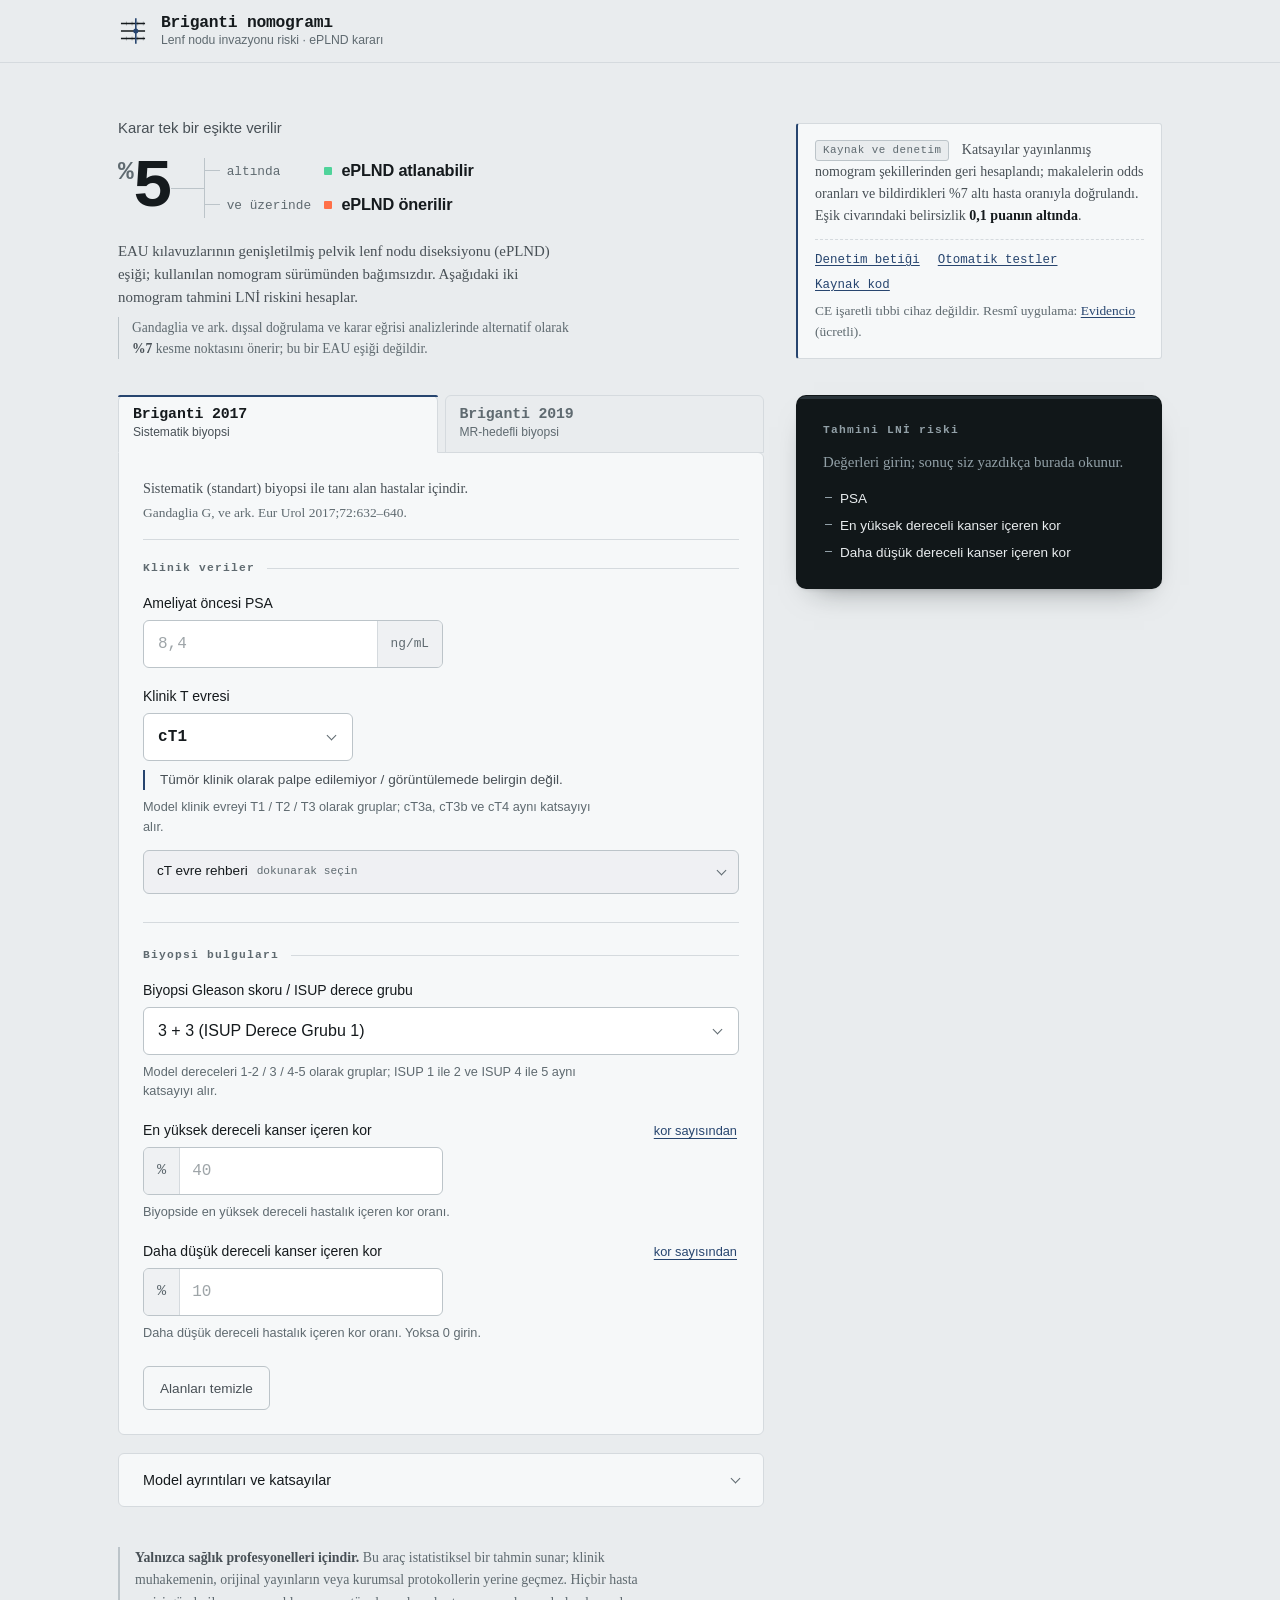
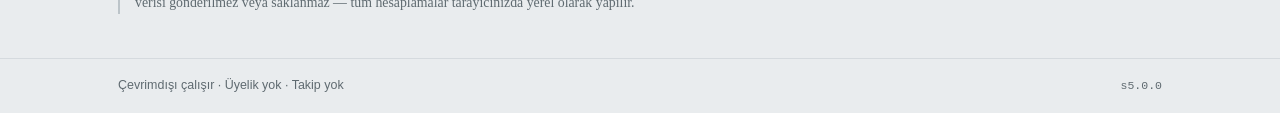
==== commit a4ac0592: "Arayüz "ölçü aleti" kimliğiyle yeniden kuruldu; EAU eşiği %5'e düzeltildi TASARIM  - Sayfa iki malze" ====
--- a/index.html
+++ b/index.html
@@ -4,8 +4,8 @@
 <meta charset="UTF-8">
 <meta name="viewport" content="width=device-width, initial-scale=1, viewport-fit=cover">
 <meta name="description" content="Prostat kanserinde lenf nodu invazyonu (LNİ) riski için ücretsiz Briganti 2017 ve 2019 nomogram hesaplayıcısı. Üyelik yok, çevrimdışı çalışır.">
-<meta name="theme-color" content="#ffffff" media="(prefers-color-scheme: light)">
-<meta name="theme-color" content="#0b0f15" media="(prefers-color-scheme: dark)">
+<meta name="theme-color" content="#e9ecee" media="(prefers-color-scheme: light)">
+<meta name="theme-color" content="#12171a" media="(prefers-color-scheme: dark)">
 <meta name="apple-mobile-web-app-capable" content="yes">
 <meta name="apple-mobile-web-app-status-bar-style" content="default">
 <meta name="apple-mobile-web-app-title" content="Briganti LNİ">
@@ -22,19 +22,25 @@
 <header class="topbar">
   <div class="shell topbar-in">
     <span class="mark" aria-hidden="true">
-      <svg viewBox="0 0 28 28" focusable="false">
-        <g fill="none" stroke="currentColor" stroke-width="1.7" stroke-linecap="round">
-          <path d="M3 9h22M3 20h22"/>
-          <path d="M8 9V6M14 9V6M20 9V6" opacity=".5"/>
-          <path d="M8 20v3M14 20v3M20 20v3" opacity=".5"/>
+      <!-- Nomogram glifi: puan eksenleri ve üzerlerinden geçen okuma çizgisi.
+           Aynı okuma çizgisi sonuç panelindeki cetvelde tekrarlanır. -->
+      <svg viewBox="0 0 32 32" focusable="false">
+        <g fill="none" stroke="currentColor">
+          <g stroke-width="1.7" stroke-linecap="square">
+            <path d="M4 8h24M4 16h24M4 24h24"/>
+          </g>
+          <g stroke-width="1" opacity=".38">
+            <path d="M9 6v4M15 6v4M21 6v4M27 6v4"/>
+            <path d="M9 22v4M15 22v4M21 22v4M27 22v4"/>
+          </g>
         </g>
-        <circle cx="18" cy="9" r="3.1" fill="currentColor"/>
-        <circle cx="10" cy="20" r="3.1" fill="currentColor"/>
+        <path class="mark-read" d="M19 2.5v27" fill="none" stroke-width="1.7"/>
+        <circle class="mark-slug" cx="19" cy="16" r="2.7"/>
       </svg>
     </span>
     <div class="titles">
-      <h1>Briganti Nomogramı</h1>
-      <p>Prostat kanserinde lenf nodu invazyonu riski</p>
+      <h1>Briganti nomogramı</h1>
+      <p class="eyebrow">Lenf nodu invazyonu riski · ePLND kararı</p>
     </div>
     <button id="installBtn" class="btn-quiet" type="button" hidden>Yükle</button>
   </div>
@@ -42,22 +48,48 @@
 
 <main class="shell">
 
+  <!-- =============================== EŞİK KURALI ===============================
+       Sayfanın tek işi bu kuralı uygulamak; kuralı önce olduğu gibi gösteriyoruz.
+       Çatal, kararın gerçekten iki dallı olduğunu anlatır — süs değildir.
+       ======================================================================== -->
+  <section class="thesis" aria-labelledby="thesis-h">
+    <h2 class="thesis-h" id="thesis-h">Karar tek bir eşikte verilir</h2>
+    <div class="gate">
+      <p class="gate-num"><span class="gate-pct">%</span>5</p>
+      <ul class="gate-fork">
+        <li class="fork-arm is-under">
+          <span class="fork-cond">altında</span>
+          <span class="fork-act">ePLND atlanabilir</span>
+        </li>
+        <li class="fork-arm is-over">
+          <span class="fork-cond">ve üzerinde</span>
+          <span class="fork-act">ePLND önerilir</span>
+        </li>
+      </ul>
+    </div>
+    <p class="thesis-note">
+      EAU kılavuzlarının genişletilmiş pelvik lenf nodu diseksiyonu (ePLND) eşiği; kullanılan
+      nomogram sürümünden bağımsızdır. Aşağıdaki iki nomogram tahmini LNİ riskini hesaplar.
+      <span class="thesis-alt">Gandaglia ve ark. dışsal doğrulama ve karar eğrisi analizlerinde
+      alternatif olarak <strong>%7</strong> kesme noktasını önerir; bu bir EAU eşiği değildir.</span>
+    </p>
+  </section>
+
   <!-- ============================= KAYNAK ŞERİDİ ============================= -->
   <div class="provenance" role="note">
     <p class="prov-line">
       <span class="prov-tag">Kaynak ve denetim</span>
-      Katsayılar yayınlanmış nomogram şekillerinden geri hesaplandı; makalelerin odds oranlarıyla
-      ve bildirilen eşik altı hasta oranıyla doğrulandı. Eşik civarındaki belirsizlik
-      <strong>0,1 puanın altında</strong>. Yöntemin tamamı aşağıda, <em>Model ayrıntıları</em>
-      bölümünde.
+      Katsayılar yayınlanmış nomogram şekillerinden geri hesaplandı; makalelerin odds oranları ve
+      bildirdikleri %7 altı hasta oranıyla doğrulandı. Eşik civarındaki belirsizlik
+      <strong>0,1 puanın altında</strong>.
     </p>
     <p class="prov-links">
       <a href="https://github.com/desideroo/briganti-nomogram/blob/main/tools/reconstruct_nomogram.py" target="_blank" rel="noopener">Denetim betiği</a>
       <a href="tests/" target="_blank" rel="noopener">Otomatik testler</a>
       <a href="https://github.com/desideroo/briganti-nomogram" target="_blank" rel="noopener">Kaynak kod</a>
-      <span class="prov-note">CE işaretli tıbbi cihaz değildir; resmî uygulama
+      <span class="prov-note">CE işaretli tıbbi cihaz değildir. Resmî uygulama:
         <a href="https://www.evidencio.com/models/show/1555?v=3.0" target="_blank" rel="noopener">Evidencio</a>
-        üzerinde ücretlidir.</span>
+        (ücretli).</span>
     </p>
   </div>
 
@@ -84,20 +116,20 @@
           </p>
 
           <div class="group">
-            <h2 class="group-label">Klinik veriler</h2>
+            <h2 class="group-label"><span>Klinik veriler</span></h2>
 
             <div class="field">
               <label for="psa-2017">Ameliyat öncesi PSA<span class="sr-only"> (ng/mL)</span></label>
               <div class="control">
                 <input type="number" id="psa-2017" name="psa" inputmode="decimal" step="0.01" min="0" max="50" placeholder="8,4">
-                <span class="suffix" aria-hidden="true">ng/mL</span>
+                <span class="affix" aria-hidden="true">ng/mL</span>
               </div>
               <p class="error" data-error-for="psa-2017"></p>
             </div>
 
             <div class="field">
               <label for="stage-2017">Klinik T evresi</label>
-              <div class="control">
+              <div class="control is-select is-narrow">
                 <select id="stage-2017" name="stage">
                   <option value="cT1">cT1</option>
                   <option value="cT2">cT2</option>
@@ -188,11 +220,11 @@
           </div>
 
           <div class="group">
-            <h2 class="group-label">Biyopsi bulguları</h2>
+            <h2 class="group-label"><span>Biyopsi bulguları</span></h2>
 
             <div class="field">
               <label for="gleason-2017">Biyopsi Gleason skoru / ISUP derece grubu</label>
-              <div class="control">
+              <div class="control is-select">
                 <select id="gleason-2017" name="gleason">
                   <option value="1">3 + 3 (ISUP Derece Grubu 1)</option>
                   <option value="2">3 + 4 (ISUP Derece Grubu 2)</option>
@@ -210,9 +242,9 @@
                 <label for="coreshigh-2017">En yüksek dereceli kanser içeren kor<span class="sr-only"> yüzdesi (%)</span></label>
                 <button class="link-btn" type="button" data-toggle-helper="helper-coreshigh-2017" aria-expanded="false">kor sayısından</button>
               </div>
-              <div class="control">
+              <div class="control is-pct">
+                <span class="affix is-lead" aria-hidden="true">%</span>
                 <input type="number" id="coreshigh-2017" name="coreshigh" inputmode="decimal" step="1" min="0" max="100" placeholder="40">
-                <span class="suffix" aria-hidden="true">%</span>
               </div>
               <div class="mini-calc" id="helper-coreshigh-2017" data-target="coreshigh-2017" hidden>
                 <div>
@@ -234,9 +266,9 @@
                 <label for="coreslow-2017">Daha düşük dereceli kanser içeren kor<span class="sr-only"> yüzdesi (%)</span></label>
                 <button class="link-btn" type="button" data-toggle-helper="helper-coreslow-2017" aria-expanded="false">kor sayısından</button>
               </div>
-              <div class="control">
+              <div class="control is-pct">
+                <span class="affix is-lead" aria-hidden="true">%</span>
                 <input type="number" id="coreslow-2017" name="coreslow" inputmode="decimal" step="1" min="0" max="90" placeholder="10">
-                <span class="suffix" aria-hidden="true">%</span>
               </div>
               <div class="mini-calc" id="helper-coreslow-2017" data-target="coreslow-2017" hidden>
                 <div>
@@ -267,20 +299,20 @@
           </p>
 
           <div class="group">
-            <h2 class="group-label">Klinik ve mpMR verileri</h2>
+            <h2 class="group-label"><span>Klinik ve mpMR verileri</span></h2>
 
             <div class="field">
               <label for="psa-2019">Ameliyat öncesi PSA<span class="sr-only"> (ng/mL)</span></label>
               <div class="control">
                 <input type="number" id="psa-2019" name="psa" inputmode="decimal" step="0.01" min="0" max="80" placeholder="8,4">
-                <span class="suffix" aria-hidden="true">ng/mL</span>
+                <span class="affix" aria-hidden="true">ng/mL</span>
               </div>
               <p class="error" data-error-for="psa-2019"></p>
             </div>
 
             <div class="field">
               <label for="stage-2019">Klinik T evresi (mpMR'ye göre)</label>
-              <div class="control">
+              <div class="control is-select is-narrow">
                 <select id="stage-2019" name="stage">
                   <option value="cT1">cT1</option>
                   <option value="cT2">cT2</option>
@@ -373,7 +405,7 @@
               <label for="lesion-2019">mpMR'de maksimum lezyon çapı<span class="sr-only"> (mm)</span></label>
               <div class="control">
                 <input type="number" id="lesion-2019" name="lesion" inputmode="decimal" step="0.1" min="0" max="45" placeholder="14">
-                <span class="suffix" aria-hidden="true">mm</span>
+                <span class="affix" aria-hidden="true">mm</span>
               </div>
               <p class="note">PI-RADS skoru en yüksek olan lezyon; eşitlik varsa en büyük çaplı olan.</p>
               <p class="error" data-error-for="lesion-2019"></p>
@@ -381,11 +413,11 @@
           </div>
 
           <div class="group">
-            <h2 class="group-label">Biyopsi bulguları</h2>
+            <h2 class="group-label"><span>Biyopsi bulguları</span></h2>
 
             <div class="field">
               <label for="gleason-2019">MR-hedefli biyopside Gleason skoru / ISUP derece grubu</label>
-              <div class="control">
+              <div class="control is-select">
                 <select id="gleason-2019" name="gleason">
                   <option value="1">3 + 3 (ISUP Derece Grubu 1)</option>
                   <option value="2">3 + 4 (ISUP Derece Grubu 2)</option>
@@ -403,9 +435,9 @@
                 <label for="cores-2019">Sistematik biyopside klinik anlamlı kanserli kor<span class="sr-only"> yüzdesi (%)</span></label>
                 <button class="link-btn" type="button" data-toggle-helper="helper-cores-2019" aria-expanded="false">kor sayısından</button>
               </div>
-              <div class="control">
+              <div class="control is-pct">
+                <span class="affix is-lead" aria-hidden="true">%</span>
                 <input type="number" id="cores-2019" name="cores" inputmode="decimal" step="1" min="0" max="100" placeholder="30">
-                <span class="suffix" aria-hidden="true">%</span>
               </div>
               <div class="mini-calc" id="helper-cores-2019" data-target="cores-2019" hidden>
                 <div>
@@ -440,8 +472,16 @@
             biyopside ISUP derece grubu ve sistematik biyopside klinik anlamlı kanser içeren kor
             yüzdesi. <em>PI-RADS skoru ve hedefli biyopsideki maksimum tümör uzunluğu bu modelin
             bağımsız değişkenleri değildir</em>; bu nedenle forma alınmamıştır.</p>
-          <p><strong>Eşik</strong> — EAU kılavuzları, tahmini LNİ riski %7 ve üzerindeyse ePLND
-            önerir.</p>
+          <h3>Hangi eşik, kimin eşiği</h3>
+          <p><strong>%5 — EAU eşiği.</strong> EAU-EANM-ESTRO-ESUR-ISUP-SIOG Prostat Kanseri
+            kılavuzu, tahmini LNİ riski %5'i aşan hastalarda ePLND önerir. Bu eşik, kullanılan
+            nomogram sürümünden (2012 / 2017 / 2019) bağımsız olarak aynıdır. Bu sayfadaki karar
+            (yeşil / kırmızı) bu eşiğe göre verilir.</p>
+          <p><strong>%7 — Gandaglia ve ark.'nın kesme noktası.</strong> EAU kılavuzuna ait
+            değildir; nomogramların dışsal doğrulama ve karar eğrisi (DCA) analizlerinde önerilen
+            alternatif bir kesme noktasıdır. Yayınların bildirdiği “eşik altında kalan hasta oranı”
+            değerleri de bu noktaya göredir. Arayüzde karar ölçeğinde ikincil bir işaretçi olarak
+            gösterilir, karara girmez.</p>
 
           <h3>Yüksek riskli hastalarda dikkat</h3>
           <p>150 yüksek riskli hastalık olgusunu içeren tek merkezli bir seride (LNİ %26) her iki
@@ -502,12 +542,15 @@
       </details>
     </div>
 
-    <!-- ================================ SONUÇ ================================ -->
+    <!-- ================================ SONUÇ ================================
+         Sayfanın tek koyu yüzeyi: okuma paneli. Renk yalnızca burada karara
+         ayrılmıştır; kâğıt tarafı baştan sona nötrdür.
+         ==================================================================== -->
     <aside class="col-side">
-      <section class="result card" id="result" aria-live="polite">
+      <section class="result" id="result" aria-live="polite">
         <div class="result-empty" id="resultEmpty">
           <p class="result-label">Tahmini LNİ riski</p>
-          <p class="result-placeholder">Sonucu görmek için tüm alanları doldurun.</p>
+          <p class="result-placeholder">Değerleri girin; sonuç siz yazdıkça burada okunur.</p>
           <ul class="missing" id="missingList"></ul>
         </div>
 
@@ -519,13 +562,19 @@
 
           <p class="result-value"><span class="pct" aria-hidden="true">%</span><span id="riskValue">0,0</span></p>
 
-          <div class="gauge" role="img" id="gauge" aria-label="Riskin %7 EAU eşiğine göre konumu">
+          <div class="gauge" role="img" id="gauge" aria-label="Riskin %5 EAU eşiğine göre konumu">
             <div class="gauge-bar">
               <div class="gauge-track"><div class="gauge-fill" id="gaugeFill"></div></div>
-              <div class="gauge-gate"><span>%7</span></div>
-            </div>
-            <div class="gauge-scale"><span>%0</span><span>%10</span><span>%20+</span></div>
-          </div>
+              <div class="gauge-gate"><span>%5</span></div>
+              <div class="gauge-alt"><span>%7</span></div>
+            </div>
+            <div class="gauge-scale"><span>%0</span><span>%20+</span></div>
+          </div>
+
+          <p class="gauge-foot">
+            <span class="gauge-foot-key">%5</span> EAU eşiği ·
+            <span class="gauge-foot-key is-alt">%7</span> Gandaglia ve ark. (alternatif)
+          </p>
 
           <p class="verdict" id="verdict"></p>
 
@@ -547,7 +596,7 @@
 <footer class="app-footer">
   <div class="shell footer-in">
     <p>Çevrimdışı çalışır · Üyelik yok · Takip yok</p>
-    <p class="ver">s4.0.0</p>
+    <p class="ver">s5.0.0</p>
   </div>
 </footer>
 
--- a/styles.css
+++ b/styles.css
@@ -1,136 +1,194 @@
 /* ==========================================================================
-   Briganti Nomogramı — arayüz stilleri
-
-   TASARIM İLKESİ: renk yalnızca anlam taşır.
-   Arayüzün tamamı mürekkep–kâğıt nötrleriyle çizilir; doygun yeşil ve kırmızı
-   sadece kararın kendisine (eşik altı / eşik üstü) ayrılmıştır. Böylece sonuç,
-   ekrana uzaktan bakıldığında bile tek okunur öge olur.
-
-   Sayısal her değer (PSA, yüzde, cT kodu, risk) tabular monospace ile dizilir —
-   patoloji raporu diliyle aynı; rakamlar sütun hâlinde hizalanır.
-
-   Türkçe not: text-transform: uppercase kullanılmaz; tarayıcı "i" harfini "I"
-   yapıp yanlış yazım üretir (TAHMINI ≠ TAHMİNİ).
+   Briganti Nomogramı — görsel kimlik
+
+   TASARIM FİKRİ — "ölçü aleti"
+   Sayfa iki maddeden yapılmıştır: kâğıt ve panel.
+     · Kâğıt  — kemik beyazı zemin, saç teli çizgiler, oyma bölüm etiketleri.
+       Formun tamamı burada yaşar ve baştan sona nötrdür.
+     · Panel  — sayfanın tek koyu yüzeyi; sonucun okunduğu alet paneli. Doygun
+       renk yalnızca burada, yalnızca karara ayrılmıştır (eşik altı nane,
+       eşik üstü kehribar). CLAUDE.md'nin "sinyali tek yere topla" kuralı bu
+       kez renkle değil, zemin/figür karşıtlığıyla çözülüyor: bakış kâğıttan
+       koyu panele düşer.
+
+   TİPOGRAFİ — üç yüz, üç iş
+     · mono  : ölçüm. Sayılar, birimler, cT kodları, eksen etiketleri, ürün adı.
+     · sans  : arayüz. Etiketler, açıklamalar, düğmeler.
+     · serif : literatür. Atıflar, kaynak şeridi, feragat.
+
+   OKUMA ÇİZGİSİ imzası — nomogramın kendi jesti. Logodaki dikey çizgi,
+   göstergedeki dolgunun ön kenarı ve %7 kapısı aynı çizgidir; risk değeri
+   cetvel üzerinde tam olarak nomogramda okunduğu gibi okunur.
+
+   BAĞLAYICI KURALLAR (CLAUDE.md)
+     · text-transform: uppercase YOK — tarayıcı Türkçe "i"yi bozar.
+     · .gauge-gate { left } = EAU_THRESHOLD / GAUGE_MAX = 5/20 = %25 (EAU eşiği).
+       .gauge-alt  { left } = ALT_THRESHOLD / GAUGE_MAX = 7/20 = %35 (Gandaglia).
+       app.js'teki sabitlerle birlikte değişir; test ikisini de karşılaştırır.
+     · Baştaki [hidden] kuralı zorunludur.
    ========================================================================== */
 
 :root {
-  /* nötr kabuk */
-  --bg:        #eceef2;
-  --paper:     #ffffff;
-  --paper-2:   #f4f6f9;
-  --ink:       #101720;
-  --ink-2:     #55606e;
-  --ink-3:     #8792a1;
-  --rule:      #dde2e9;
-  --rule-2:    #eaeef3;
-
-  /* enstrüman rengi — bağlantı, odak, seçim */
-  --accent:      #0d4d63;
-  --accent-wash: #e4eef2;
-
-  /* karar renkleri — yalnızca sonuç için */
-  --safe:      #0a7048;
-  --safe-wash: #e2f1e9;
-  --safe-line: #b3d8c5;
-  --risk:      #a8261d;
-  --risk-wash: #fbe9e6;
-  --risk-line: #edbdb7;
-
-  /* kapsam dışı uyarısı */
-  --warn:      #8a5a06;
-  --warn-wash: #fdf4e3;
-  --warn-line: #ecd9ac;
-
-  --sans: -apple-system, BlinkMacSystemFont, "Segoe UI", Roboto, "Helvetica Neue", Arial, sans-serif;
-  --mono: ui-monospace, SFMono-Regular, "SF Mono", Menlo, Consolas, "Liberation Mono", monospace;
-
-  --r-sm: 7px;
-  --r:    11px;
-  --r-lg: 15px;
-  --tap:  46px;
-  --topbar-h: 61px;
-  --shadow: 0 1px 2px rgba(16, 23, 32, .05), 0 10px 28px -14px rgba(16, 23, 32, .22);
-}
-
+  color-scheme: light dark;
+
+  /* --- kâğıt ---------------------------------------------------------------
+     Zemin bilinçli olarak nötr-soğuk ve saf beyazdan biraz koyu. İki nedeni var:
+     (1) tek kromatik olay karar rengi olsun — zemin nane ya da kehribarla aynı
+         renk ailesinden olursa sinyal zayıflar;
+     (2) katmanlar gerçekten üst üste okunsun: zemin < levha < girdi kuyusu (beyaz)
+         < panel (neredeyse siyah).
+     ------------------------------------------------------------------------ */
+  --paper:    #e9ecee;   /* zemin: soğuk nötr gri, saf beyazın bir tık altı */
+  --plate:    #f6f8f9;   /* kart / levha */
+  --well:     #ffffff;   /* girdi kuyusu */
+  --rule:     #d5dade;   /* saç teli çizgi */
+  --rule-2:   #bcc4c9;   /* belirgin çizgi */
+
+  --ink:      #151a1d;
+  --ink-2:    #485056;
+  --ink-3:    #5f6a70;   /* zemine karşı 4,7:1 — küçük not metni için AA */
+
+  /* --- etkileşim: mürekkep mavisi ----------------------------------------- */
+  --link:     #27456f;
+  --link-2:   #16294a;
+  --link-wash:#e0e7f0;
+
+  /* --- panel (sonucun okunduğu koyu yüzey) -------------------------------- */
+  --slab:     #111719;
+  --slab-2:   #1b2327;
+  --slab-3:   #2a343a;
+  --slab-edge: transparent;
+  --slab-ink: #e8ecee;
+  --slab-ink-2:#92a0a7;
+
+  /* --- karar lambaları ---------------------------------------------------- */
+  --safe:     #4fd39a;
+  --risk:     #ff7048;
+  --led:      var(--safe);          /* .result / .minibar durumuna göre değişir */
+
+  /* --- ölçü --------------------------------------------------------------- */
+  --sans: -apple-system, BlinkMacSystemFont, "Segoe UI", Inter, Roboto, "Helvetica Neue", Arial, sans-serif;
+  --mono: ui-monospace, "SF Mono", SFMono-Regular, "JetBrains Mono", "Roboto Mono", Menlo, "Cascadia Mono", Consolas, monospace;
+  --serif: "Iowan Old Style", Charter, "Bitstream Charter", "Palatino Linotype", Palatino, Georgia, serif;
+
+  --r:    6px;
+  --r-sm: 3px;
+  --r-lg: 10px;
+
+  --shell: 1080px;
+  --side: 366px;                    /* sağ sütun; hem giriş hem form satırında aynı */
+  --lift: 0 14px 30px -18px rgba(17, 23, 25, .55), 0 2px 6px -3px rgba(17, 23, 25, .18);
+}
+
+/* Koyu temada "tek koyu yüzey" fikri birebir taşınamaz; sayfa zaten koyudur.
+   Karşılık: kâğıt tarafının bütün katmanları yukarı çekilir, panel ise
+   neredeyse siyah kalıp kendi kenarlığıyla çerçevelenir — böylece panel yine
+   sayfadan kopan tek nesnedir. */
 @media (prefers-color-scheme: dark) {
   :root {
-    --bg:        #0b0f15;
-    --paper:     #131922;
-    --paper-2:   #1a212b;
-    --ink:       #e7ecf3;
-    --ink-2:     #9ba6b5;
-    --ink-3:     #6f7c8d;
-    --rule:      #232c39;
-    --rule-2:    #1a222c;
-
-    --accent:      #63bdd8;
-    --accent-wash: #12303b;
-
-    --safe:      #4ed198;
-    --safe-wash: #0f2c20;
-    --safe-line: #2a6349;
-    --risk:      #ff8f84;
-    --risk-wash: #331815;
-    --risk-line: #71332d;
-
-    --warn:      #e0b269;
-    --warn-wash: #2a2114;
-    --warn-line: #574526;
-
-    --shadow: 0 1px 2px rgba(0, 0, 0, .5), 0 10px 28px -14px rgba(0, 0, 0, .7);
+    --paper:    #12171a;
+    --plate:    #1a2125;
+    --well:     #222b30;
+    --rule:     #2c353a;
+    --rule-2:   #3f4a51;
+
+    --ink:      #e4e9ec;
+    --ink-2:    #a6b1b7;
+    --ink-3:    #7f8b92;
+
+    --link:     #9dbdec;
+    --link-2:   #c0d6f7;
+    --link-wash:#1d2836;
+
+    --slab:     #04070a;
+    --slab-2:   #0f1518;
+    --slab-3:   #263137;
+    --slab-edge: #29343b;
+    --slab-ink: #eceff1;
+    --slab-ink-2:#8c9aa2;
+
+    --safe:     #4fd39a;
+    --risk:     #ff7d55;
+
+    --lift: 0 18px 40px -22px rgba(0, 0, 0, .95);
   }
 }
 
-/* --------------------------------- temel -------------------------------- */
-
-* { box-sizing: border-box; }
-
-html { -webkit-text-size-adjust: 100%; }
+/* Bileşenler kendi display değerini atadığı için bu kural zorunlu: yoksa yazar
+   stili tarayıcının hidden davranışını ezer (bkz. .mini-calc, .minibar). */
+[hidden] { display: none !important; }
+
+*, *::before, *::after { box-sizing: border-box; }
+
+html {
+  -webkit-text-size-adjust: 100%;
+  scroll-behavior: smooth;
+}
 
 body {
   margin: 0;
-  padding: 0 0 env(safe-area-inset-bottom);
-  background: var(--bg);
+  background: var(--paper);
   color: var(--ink);
   font-family: var(--sans);
-  font-size: 16px;
-  line-height: 1.5;
+  font-size: 1rem;
+  line-height: 1.55;
   -webkit-font-smoothing: antialiased;
-}
-
-/* hidden özniteliği her zaman kazanmalı: aşağıda display atanan öğeler
-   (.minibar, .mini-calc) aksi hâlde gizlenemez. */
-[hidden] { display: none !important; }
-
-a { color: var(--accent); text-decoration-thickness: 1px; text-underline-offset: 2px; }
-
-/* outline, öğenin kendi border-radius'unu izler; buraya yarıçap yazmak
-   girdilerin köşelerini bozar. */
+  text-rendering: optimizeLegibility;
+}
+
+h1, h2, h3, p, ul, figure { margin: 0; }
+ul { padding: 0; list-style: none; }
+
+a {
+  color: var(--link);
+  text-decoration-thickness: 1px;
+  text-underline-offset: 2px;
+}
+a:hover { color: var(--link-2); }
+
 :focus-visible {
-  outline: 2px solid var(--accent);
+  outline: 2px solid var(--link);
   outline-offset: 2px;
+  border-radius: 2px;
+}
+
+cite {
+  display: block;
+  margin-top: 4px;
+  font-family: var(--serif);
+  font-style: normal;
+  font-size: .84rem;
+  color: var(--ink-3);
+}
+
+code {
+  font-family: var(--mono);
+  font-size: .86em;
+  padding: 1px 4px;
+  border-radius: var(--r-sm);
+  background: var(--link-wash);
+  color: var(--ink-2);
 }
 
 .sr-only {
   position: absolute;
   width: 1px; height: 1px;
-  padding: 0; margin: -1px;
+  margin: -1px; padding: 0;
   overflow: hidden;
   clip: rect(0 0 0 0);
+  clip-path: inset(50%);
   white-space: nowrap;
-  border: 0;
 }
 
 .skip-link {
   position: absolute;
   left: 12px; top: -60px;
-  z-index: 60;
-  background: var(--ink);
-  color: var(--paper);
-  padding: 9px 14px;
-  border-radius: var(--r-sm);
-  font-size: .85rem;
-  font-weight: 600;
+  z-index: 50;
+  padding: 10px 16px;
+  border-radius: var(--r);
+  background: var(--slab);
+  color: var(--slab-ink);
+  font-size: .9rem;
   text-decoration: none;
   transition: top .15s;
 }
@@ -138,1071 +196,1255 @@
 
 .shell {
   width: 100%;
-  max-width: 1160px;
-  margin: 0 auto;
-  padding: 0 16px;
-}
-
-cite { font-style: normal; color: var(--ink-3); }
-
-/* -------------------------------- başlık -------------------------------- */
+  max-width: var(--shell);
+  margin-inline: auto;
+  padding-inline: max(18px, env(safe-area-inset-left));
+}
+
+/* ============================== ÜST ŞERİT ================================ */
 
 .topbar {
-  position: sticky;
-  top: 0;
-  z-index: 30;
+  border-bottom: 1px solid var(--rule);
   background: var(--paper);
+}
+
+.topbar-in {
+  display: flex;
+  align-items: center;
+  gap: 13px;
+  min-height: 62px;
+  padding-block: 11px;
+}
+
+.mark {
+  flex: none;
+  width: 30px; height: 30px;
+  color: var(--ink);
+}
+.mark svg { display: block; width: 100%; height: 100%; }
+.mark-read { stroke: var(--link); }
+.mark-slug { fill: var(--link); }
+
+.titles { min-width: 0; }
+
+.topbar h1 {
+  font-family: var(--mono);
+  font-size: 1.02rem;
+  font-weight: 600;
+  letter-spacing: -.015em;
+  line-height: 1.2;
+}
+
+.eyebrow {
+  font-size: .765rem;
+  color: var(--ink-3);
+  line-height: 1.3;
+}
+
+.btn-quiet {
+  margin-left: auto;
+  min-height: 40px;
+  padding: 0 15px;
+  border: 1px solid var(--rule-2);
+  border-radius: var(--r);
+  background: transparent;
+  color: var(--ink-2);
+  font: 500 .84rem var(--sans);
+  cursor: pointer;
+}
+.btn-quiet:hover { border-color: var(--link); color: var(--link); }
+
+/* ========================= EŞİK KURALI (giriş) ===========================
+   Kural, uygulanmadan önce olduğu gibi gösterilir. Çatal kararın gerçekten
+   iki dallı olduğunu anlatır; sayının yanındaki nane/kehribar kareler de
+   panelde göreceği renk kodunu önceden öğretir.
+   ======================================================================== */
+
+.thesis {
+  padding-block: clamp(26px, 5vw, 42px) clamp(22px, 4vw, 32px);
+}
+
+.thesis-h {
+  font-size: .93rem;
+  font-weight: 500;
+  color: var(--ink-2);
+  margin-bottom: 18px;
+}
+
+.gate {
+  display: flex;
+  align-items: center;
+  gap: 34px;
+  flex-wrap: wrap;
+}
+
+.gate-num {
+  font-family: var(--mono);
+  font-size: clamp(3.1rem, 11vw, 4.3rem);
+  font-weight: 700;
+  line-height: .82;
+  letter-spacing: -.055em;
+  font-variant-numeric: tabular-nums;
+}
+.gate-pct {
+  font-size: .38em;
+  font-weight: 600;
+  letter-spacing: 0;
+  vertical-align: 1.02em;
+  color: var(--ink-3);
+  margin-right: -.06em;
+}
+
+.gate-fork {
+  position: relative;
+  display: grid;
+  gap: 9px;
+  padding-left: 22px;
+  border-left: 1px solid var(--rule-2);
+}
+/* sayıdan çatalın omurgasına giden bağlantı */
+.gate-fork::before {
+  content: "";
+  position: absolute;
+  left: -34px; top: 50%;
+  width: 34px; height: 1px;
+  background: var(--rule-2);
+}
+
+.fork-arm {
+  position: relative;
+  display: flex;
+  align-items: baseline;
+  gap: 12px;
+  flex-wrap: wrap;
+}
+.fork-arm::before {
+  content: "";
+  position: absolute;
+  left: -22px; top: .72em;
+  width: 15px; height: 1px;
+  background: var(--rule-2);
+}
+
+.fork-cond {
+  min-width: 6.7em;
+  font-family: var(--mono);
+  font-size: .8rem;
+  color: var(--ink-3);
+}
+
+.fork-act {
+  display: flex;
+  align-items: center;
+  gap: 9px;
+  font-size: 1.02rem;
+  font-weight: 600;
+  letter-spacing: -.01em;
+}
+.fork-act::before {
+  content: "";
+  width: 8px; height: 8px;
+  border-radius: 1px;
+  background: var(--ink-3);
+}
+.fork-arm.is-under .fork-act::before { background: var(--safe); }
+.fork-arm.is-over  .fork-act::before { background: var(--risk); }
+
+.thesis-note {
+  max-width: 62ch;
+  margin-top: 22px;
+  font-family: var(--serif);
+  font-size: .93rem;
+  line-height: 1.55;
+  color: var(--ink-2);
+}
+/* %7, EAU eşiği değil; ana kuraldan görsel olarak da ayrılır. */
+.thesis-alt {
+  display: block;
+  margin-top: 8px;
+  padding-left: 13px;
+  border-left: 1px solid var(--rule-2);
+  font-size: .85rem;
+  color: var(--ink-3);
+}
+.thesis-alt strong { font-weight: 600; color: var(--ink-2); }
+
+/* ============================ KAYNAK ŞERİDİ ==============================
+   Projenin varlık nedeni katsayıların denetlenebilir olması; şerit bu yüzden
+   sayfanın üstünde, ama sessiz bir kayıt notu tonunda duruyor.
+   ======================================================================== */
+
+.provenance {
+  border: 1px solid var(--rule);
+  border-left: 2px solid var(--link);
+  border-radius: var(--r-sm);
+  background: var(--plate);
+  padding: 15px 17px;
+  margin-bottom: clamp(24px, 4vw, 34px);
+}
+
+.prov-line {
+  max-width: 68ch;
+  font-family: var(--serif);
+  font-size: .875rem;
+  line-height: 1.58;
+  color: var(--ink-2);
+}
+.prov-line strong { color: var(--ink); font-weight: 600; }
+.prov-line em { color: var(--ink); }
+
+.prov-tag {
+  display: inline-block;
+  margin-right: 9px;
+  padding: 1px 7px;
+  border: 1px solid var(--rule-2);
+  border-radius: var(--r-sm);
+  background: var(--paper);
+  font-family: var(--mono);
+  font-size: .68rem;
+  letter-spacing: .04em;
+  color: var(--ink-3);
+  vertical-align: 1px;
+}
+
+.prov-links {
+  display: flex;
+  flex-wrap: wrap;
+  align-items: baseline;
+  gap: 6px 18px;
+  margin-top: 11px;
+  padding-top: 11px;
+  border-top: 1px dashed var(--rule);
+  font-size: .8rem;
+}
+.prov-links > a { font-family: var(--mono); font-size: .78rem; }
+.prov-note { color: var(--ink-3); font-family: var(--serif); font-size: .84rem; }
+
+/* ================================ YERLEŞİM =============================== */
+
+.layout { display: block; }
+.col-main { min-width: 0; }
+
+/* ================================ SEKMELER ===============================
+   İki nomogram = tek kasadaki iki alet. Etkin sekme aşağıdaki levhaya
+   birleşir; hangi modelin veri istediği bir bakışta belli olmalı.
+   ======================================================================== */
+
+.segmented {
+  position: relative;
+  z-index: 1;
+  display: grid;
+  grid-template-columns: 1fr 1fr;
+  gap: 7px;
+  margin-bottom: -1px;
+}
+
+.tab {
+  position: relative;
+  display: grid;
+  gap: 2px;
+  min-height: 58px;
+  padding: 10px 14px;
+  border: 1px solid var(--rule);
+  border-bottom-color: var(--rule);
+  border-radius: var(--r) var(--r) 0 0;
+  background: transparent;
+  color: var(--ink-3);
+  text-align: left;
+  cursor: pointer;
+  font-family: var(--sans);
+}
+.tab:hover { color: var(--ink-2); background: color-mix(in srgb, var(--plate) 60%, transparent); }
+
+.tab-title { font-family: var(--mono); font-size: .93rem; font-weight: 600; letter-spacing: -.01em; }
+.tab-sub { font-size: .755rem; line-height: 1.25; }
+
+.tab.is-active {
+  background: var(--plate);
+  border-bottom-color: var(--plate);
+  color: var(--ink);
+}
+.tab.is-active::before {
+  content: "";
+  position: absolute;
+  left: -1px; right: -1px; top: -1px;
+  height: 2px;
+  border-radius: 2px 2px 0 0;
+  background: var(--link);
+}
+.tab.is-active .tab-sub { color: var(--ink-2); }
+
+/* =============================== LEVHALAR ================================ */
+
+.card {
+  border: 1px solid var(--rule);
+  border-radius: 0 var(--r) var(--r) var(--r);
+  background: var(--plate);
+  padding: clamp(17px, 3vw, 24px);
+}
+
+.form-note {
+  padding-bottom: 15px;
+  margin-bottom: 20px;
   border-bottom: 1px solid var(--rule);
-  padding: calc(10px + env(safe-area-inset-top)) 0 10px;
-}
-
-.topbar-in {
+  font-family: var(--serif);
+  font-size: .89rem;
+  color: var(--ink-2);
+}
+
+.group + .group {
+  margin-top: 28px;
+  padding-top: 24px;
+  border-top: 1px solid var(--rule);
+}
+
+/* Oyma bölüm etiketi: metin + sağa uzayan saç teli çizgi. */
+.group-label {
   display: flex;
   align-items: center;
   gap: 12px;
-}
-
-.mark {
+  margin-bottom: 17px;
+  font-family: var(--mono);
+  font-size: .705rem;
+  font-weight: 600;
+  letter-spacing: .11em;
+  color: var(--ink-3);
+}
+.group-label::after {
+  content: "";
+  flex: 1;
+  height: 1px;
+  background: var(--rule);
+}
+
+.field + .field { margin-top: 19px; }
+
+.label-row {
+  display: flex;
+  align-items: baseline;
+  justify-content: space-between;
+  gap: 12px;
+}
+
+.field label,
+.label-row > label {
+  display: block;
+  margin-bottom: 7px;
+  font-size: .875rem;
+  font-weight: 500;
+  line-height: 1.35;
+  color: var(--ink);
+}
+
+/* ------------------------------- girdiler -------------------------------- */
+
+/* Sayısal alanlar veri sayfası gibi okunsun diye dar tutulur; uzun seçenek
+   metni taşıyan açılır listeler tam genişlikte kalır. */
+.control {
+  display: flex;
+  align-items: stretch;
+  max-width: 300px;
+  min-height: 48px;
+  border: 1px solid var(--rule-2);
+  border-radius: var(--r);
+  background: var(--well);
+  overflow: hidden;
+  transition: border-color .12s, box-shadow .12s;
+}
+.control:focus-within {
+  border-color: var(--link);
+  box-shadow: 0 0 0 3px var(--link-wash);
+}
+
+.control input[type="number"] {
+  flex: 1;
+  min-width: 0;
+  border: 0;
+  background: transparent;
+  padding: 0 14px;
+  font-family: var(--mono);
+  font-size: 1rem;              /* iOS odakta yakınlaştırmasın */
+  font-variant-numeric: tabular-nums;
+  color: var(--ink);
+}
+.control input[type="number"]:focus { outline: none; }
+.control input::placeholder { color: var(--ink-3); opacity: .6; }
+
+/* Birim eki. Yüzde işareti Türkçede sayının önüne yazılır (%40), bu yüzden
+   yüzde alanlarında ek başa alınır. */
+.affix {
+  display: flex;
+  align-items: center;
+  padding: 0 13px;
+  border-left: 1px solid var(--rule);
+  background: color-mix(in srgb, var(--paper) 70%, transparent);
+  font-family: var(--mono);
+  font-size: .8rem;
+  color: var(--ink-3);
+  white-space: nowrap;
+}
+.affix.is-lead {
+  border-left: 0;
+  border-right: 1px solid var(--rule);
+  font-size: .95rem;
+}
+.control.is-pct input[type="number"] { padding-left: 12px; }
+
+input[type="number"]::-webkit-inner-spin-button,
+input[type="number"]::-webkit-outer-spin-button { -webkit-appearance: none; margin: 0; }
+input[type="number"] { -moz-appearance: textfield; appearance: textfield; }
+
+.control.is-select { position: relative; max-width: none; }
+.control.is-narrow { max-width: 210px; }
+.control.is-select select {
+  flex: 1;
+  min-width: 0;
+  appearance: none;
+  -webkit-appearance: none;
+  border: 0;
+  background: transparent;
+  padding: 0 42px 0 14px;
+  font-family: var(--sans);
+  font-size: 1rem;
+  color: var(--ink);
+  cursor: pointer;
+}
+.control.is-select select:focus { outline: none; }
+#stage-2017, #stage-2019 { font-family: var(--mono); font-weight: 600; letter-spacing: .01em; }
+
+.control.is-select::after {
+  content: "";
+  position: absolute;
+  right: 17px; top: 50%;
+  width: 7px; height: 7px;
+  margin-top: -5px;
+  border-right: 1.5px solid var(--ink-3);
+  border-bottom: 1.5px solid var(--ink-3);
+  transform: rotate(45deg);
+  pointer-events: none;
+}
+
+.control input.is-invalid { color: var(--risk); }
+.control:has(input.is-invalid) { border-color: var(--risk); }
+
+.note {
+  max-width: 64ch;
+  margin-top: 7px;
+  font-size: .795rem;
+  line-height: 1.5;
+  color: var(--ink-3);
+}
+
+.error {
+  display: none;
+  margin-top: 7px;
+  padding-left: 18px;
+  position: relative;
+  font-size: .8rem;
+  font-weight: 500;
+  line-height: 1.45;
+  color: var(--risk);
+}
+.error.is-shown { display: block; }
+.error.is-shown::before {
+  content: "";
+  position: absolute;
+  left: 4px; top: .48em;
+  width: 7px; height: 7px;
+  border-radius: 1px;
+  background: var(--risk);
+}
+
+.link-btn {
   flex: none;
-  display: grid;
-  place-items: center;
-  width: 38px; height: 38px;
-  border: 1px solid var(--rule);
-  border-radius: 10px;
-  background: var(--paper-2);
-  color: var(--accent);
-}
-.mark svg { width: 24px; height: 24px; display: block; }
-
-.titles { min-width: 0; }
-.topbar h1 {
-  margin: 0;
-  font-size: 1.02rem;
-  font-weight: 640;
-  letter-spacing: -.008em;
-  white-space: nowrap;
-  overflow: hidden;
-  text-overflow: ellipsis;
-}
-.topbar .titles p {
-  margin: 0;
-  font-size: .755rem;
-  color: var(--ink-3);
-  white-space: nowrap;
-  overflow: hidden;
-  text-overflow: ellipsis;
-}
-
-.btn-quiet {
-  flex: none;
-  margin-left: auto;
-  min-height: 36px;
-  padding: 0 14px;
-  background: var(--paper-2);
-  border: 1px solid var(--rule);
-  border-radius: 999px;
+  padding: 4px 2px;
+  border: 0;
+  background: none;
+  color: var(--link);
+  font: 500 .8rem var(--sans);
+  text-decoration: underline;
+  text-underline-offset: 3px;
+  cursor: pointer;
+}
+.link-btn:hover { color: var(--link-2); }
+
+/* --------------------- kor yüzdesi mini hesaplayıcı ---------------------- */
+
+.mini-calc {
+  display: flex;
+  align-items: flex-end;
+  gap: 10px;
+  margin-top: 10px;
+  padding: 11px 13px;
+  border: 1px dashed var(--rule-2);
+  border-radius: var(--r);
+  background: color-mix(in srgb, var(--paper) 60%, transparent);
+}
+.mini-calc > div { flex: 1; min-width: 0; }
+.mini-calc label {
+  display: block;
+  margin-bottom: 5px;
+  font-family: var(--mono);
+  font-size: .67rem;
+  letter-spacing: .06em;
+  color: var(--ink-3);
+}
+.mini-calc input {
+  width: 100%;
+  min-height: 42px;
+  border: 1px solid var(--rule-2);
+  border-radius: var(--r-sm);
+  background: var(--well);
+  padding: 0 10px;
+  font-family: var(--mono);
+  font-size: 1rem;
+  font-variant-numeric: tabular-nums;
   color: var(--ink);
-  font: inherit;
-  font-size: .82rem;
-  font-weight: 600;
+}
+.mini-calc input:focus {
+  outline: none;
+  border-color: var(--link);
+  box-shadow: 0 0 0 3px var(--link-wash);
+}
+.mini-sep {
+  padding-bottom: 11px;
+  font-family: var(--mono);
+  color: var(--ink-3);
+}
+
+.reset-btn {
+  margin-top: 24px;
+  min-height: 44px;
+  padding: 0 16px;
+  border: 1px solid var(--rule-2);
+  border-radius: var(--r);
+  background: transparent;
+  color: var(--ink-2);
+  font: 500 .85rem var(--sans);
   cursor: pointer;
 }
-.btn-quiet:hover { border-color: var(--ink-3); }
-
-/* ---------------------------- kaynak şeridi ----------------------------- */
-
-.provenance {
-  margin: 16px 0 0;
-  padding: 13px 15px;
-  background: var(--paper);
-  border: 1px solid var(--rule);
-  border-left: 3px solid var(--accent);
-  border-radius: 0 var(--r) var(--r) 0;
-}
-
-.prov-line {
-  margin: 0;
-  font-size: .775rem;
-  line-height: 1.55;
+.reset-btn:hover { border-color: var(--ink-3); color: var(--ink); }
+
+/* --------------------------- seçili evre özeti --------------------------- */
+
+.stage-current {
+  max-width: 62ch;
+  margin-top: 9px;
+  padding-left: 15px;
+  border-left: 2px solid var(--link);
+  font-size: .85rem;
+  line-height: 1.5;
   color: var(--ink-2);
 }
-.prov-line strong { color: var(--ink); font-weight: 640; }
-
-.prov-tag {
-  display: inline-block;
-  margin-right: 7px;
-  padding: 1px 7px;
-  border-radius: 4px;
-  background: var(--accent-wash);
-  color: var(--accent);
-  font-size: .68rem;
-  font-weight: 700;
-  letter-spacing: .02em;
-  vertical-align: 1px;
-}
-
-.prov-links {
-  display: flex;
-  flex-wrap: wrap;
-  align-items: baseline;
-  gap: 6px 16px;
-  margin: 9px 0 0;
-  padding-top: 9px;
-  border-top: 1px solid var(--rule-2);
-  font-size: .74rem;
-}
-.prov-links > a { font-weight: 620; }
-.prov-note { color: var(--ink-3); }
-.prov-note a { color: var(--ink-3); }
-
-/* -------------------------------- yerleşim ------------------------------ */
-
-.layout { margin-top: 16px; }
-
-.col-main { min-width: 0; }
-.col-side { min-width: 0; }
-
-/* -------------------------- model seçici (segment) ---------------------- */
-
-.segmented {
-  display: grid;
-  grid-template-columns: 1fr 1fr;
-  gap: 4px;
-  padding: 4px;
-  background: var(--paper-2);
-  border: 1px solid var(--rule);
-  border-radius: var(--r-lg);
-  margin-bottom: 14px;
-}
-
-.tab {
-  appearance: none;
-  min-height: 50px;
-  padding: 7px 8px;
-  border: 0;
-  border-radius: 11px;
-  background: none;
-  color: var(--ink-2);
-  font: inherit;
-  text-align: center;
-  cursor: pointer;
-  transition: background .14s, color .14s;
-}
-.tab:hover { background: var(--paper); }
-
-.tab-title { display: block; font-weight: 640; font-size: .93rem; }
-.tab-sub   { display: block; font-size: .715rem; margin-top: 1px; opacity: .9; }
-
-.tab.is-active {
-  background: var(--ink);
-  color: var(--paper);
-  box-shadow: 0 1px 2px rgba(16, 23, 32, .18);
-}
-.tab.is-active:hover { background: var(--ink); }
-@media (prefers-color-scheme: dark) {
-  .tab.is-active { background: var(--paper); color: var(--ink); }
-  .tab.is-active:hover { background: var(--paper); }
-}
-
-/* --------------------------------- kart --------------------------------- */
-
-.card {
-  background: var(--paper);
-  border: 1px solid var(--rule);
-  border-radius: var(--r-lg);
-  box-shadow: var(--shadow);
-  padding: 18px 16px;
-  margin-bottom: 14px;
-}
-
-.form-note {
-  margin: -2px 0 18px;
-  padding-bottom: 13px;
-  border-bottom: 1px solid var(--rule-2);
+
+.stage-note {
+  display: none;
+  margin-top: 10px;
+  padding: 10px 12px;
+  border: 1px solid color-mix(in srgb, var(--risk) 40%, var(--rule));
+  border-radius: var(--r-sm);
+  background: color-mix(in srgb, var(--risk) 8%, transparent);
   font-size: .8rem;
   line-height: 1.5;
   color: var(--ink-2);
 }
-.form-note cite { display: block; margin-top: 2px; font-size: .74rem; }
-
-/* -------------------------------- gruplar ------------------------------- */
-
-.group + .group {
-  margin-top: 22px;
-  padding-top: 20px;
-  border-top: 1px solid var(--rule-2);
-}
-
-.group-label {
-  margin: 0 0 14px;
-  font-size: .715rem;
-  font-weight: 700;
-  letter-spacing: .05em;
-  color: var(--ink-3);
-}
-
-/* -------------------------------- alanlar ------------------------------- */
-
-.field { margin-bottom: 17px; }
-.field:last-child { margin-bottom: 0; }
-
-.field > label,
-.label-row > label {
-  display: block;
-  margin-bottom: 6px;
-  font-size: .855rem;
-  font-weight: 620;
-  line-height: 1.35;
+.stage-note.is-shown { display: block; }
+
+/* ============================ cT EVRE REHBERİ ============================
+   Sözlük değil merdiven: evreler bir omurga üzerinde sıralanır, alt evreler
+   kendi basamağına asılır. Dokunulan satır seçiciyi de değiştirir.
+   ======================================================================== */
+
+.ct-guide { margin-top: 14px; }
+
+.ct-guide summary {
+  display: flex;
+  align-items: center;
+  gap: 9px;
+  min-height: 44px;
+  padding: 0 13px;
+  border: 1px solid var(--rule-2);
+  border-radius: var(--r);
+  background: color-mix(in srgb, var(--paper) 55%, transparent);
+  cursor: pointer;
+  list-style: none;
+}
+.ct-guide summary::-webkit-details-marker { display: none; }
+.ct-guide-title { font-size: .845rem; font-weight: 500; }
+.ct-guide-sub { font-family: var(--mono); font-size: .7rem; color: var(--ink-3); }
+.ct-guide summary::after {
+  content: "";
+  margin-left: auto;
+  width: 7px; height: 7px;
+  margin-top: -3px;
+  border-right: 1.5px solid var(--ink-3);
+  border-bottom: 1.5px solid var(--ink-3);
+  transform: rotate(45deg);
+  transition: transform .18s;
+}
+.ct-guide[open] summary::after { transform: rotate(-135deg); margin-top: 2px; }
+
+.ct-ladder {
+  position: relative;
+  margin: 14px 0 0 7px;
+  padding-left: 17px;
+  border-left: 1px solid var(--rule-2);
+}
+
+.ct-rung { position: relative; }
+.ct-rung + .ct-rung { margin-top: 7px; }
+
+/* etkin dal: omurga parçası mürekkep mavisine döner */
+.ct-rung.is-active::before {
+  content: "";
+  position: absolute;
+  left: -18px; top: 0; bottom: 0;
+  width: 2px;
+  background: var(--link);
+}
+
+.ct-node, .ct-sub {
+  position: relative;
+  display: flex;
+  align-items: baseline;
+  gap: 10px;
+  width: 100%;
+  min-height: 44px;
+  padding: 9px 11px;
+  border: 1px solid transparent;
+  border-radius: var(--r-sm);
+  background: transparent;
+  text-align: left;
+  cursor: pointer;
+  font-family: var(--sans);
+  color: var(--ink-2);
+}
+.ct-sub { margin-left: 20px; width: calc(100% - 20px); min-height: 40px; }
+
+/* omurgadan satıra uzanan bağlantı çizgisi */
+.ct-node::before, .ct-sub::before {
+  content: "";
+  position: absolute;
+  left: -17px; top: 21px;
+  width: 13px; height: 1px;
+  background: var(--rule-2);
+}
+.ct-sub::before { left: -37px; width: 33px; }
+
+.ct-node:hover, .ct-sub:hover { background: color-mix(in srgb, var(--paper) 70%, transparent); }
+
+.ct-chip {
+  flex: none;
+  min-width: 3.6em;
+  padding: 3px 7px;
+  border: 1px solid var(--rule-2);
+  border-radius: var(--r-sm);
+  background: var(--well);
+  font-family: var(--mono);
+  font-size: .74rem;
+  font-weight: 600;
+  text-align: center;
   color: var(--ink);
 }
-
-.label-row {
-  display: flex;
-  align-items: baseline;
+.ct-chip.is-sub { font-weight: 500; color: var(--ink-2); background: transparent; }
+
+.ct-text { flex: 1; font-size: .82rem; line-height: 1.5; }
+.ct-node .ct-text { color: var(--ink); }
+
+.ct-badge {
+  flex: none;
+  padding: 2px 7px;
+  border-radius: 999px;
+  background: var(--link-wash);
+  font-family: var(--mono);
+  font-size: .66rem;
+  font-weight: 600;
+  letter-spacing: .02em;
+  color: var(--link);
+  white-space: nowrap;
+}
+.ct-badge.is-inline { display: inline-block; vertical-align: 1px; }
+
+.ct-rung.is-active .ct-node {
+  border-color: var(--rule-2);
+  background: var(--well);
+}
+.ct-rung.is-active .ct-chip { border-color: var(--link); color: var(--link); }
+.ct-rung.is-active .ct-node .ct-text { font-weight: 500; }
+
+.ct-guide-foot {
+  margin-top: 12px;
+  padding-left: 7px;
+  font-family: var(--serif);
+  font-size: .81rem;
+  line-height: 1.55;
+  color: var(--ink-3);
+}
+
+/* ============================= OKUMA PANELİ ==============================
+   Sayfanın tek koyu yüzeyi. Üst kenardaki ince şerit ve dev sayı karar
+   rengini taşır; geri kalan her şey kâğıt tarafında nötr kalır.
+   ======================================================================== */
+
+.result {
+  position: relative;
+  overflow: hidden;
+  border: 1px solid var(--slab-edge);
+  border-radius: var(--r-lg);
+  background: var(--slab);
+  color: var(--slab-ink);
+  padding: 22px 22px 20px;
+  box-shadow: var(--lift);
+}
+/* karar şeridi — panelin üst kenarı */
+.result::before {
+  content: "";
+  position: absolute;
+  left: 0; right: 0; top: 0;
+  height: 3px;
+  background: var(--slab-3);
+  transition: background .2s;
+}
+.result.is-safe { --led: var(--safe); }
+.result.is-risk { --led: var(--risk); }
+.result.is-safe::before, .result.is-risk::before { background: var(--led); }
+
+.result-label {
+  font-family: var(--mono);
+  font-size: .705rem;
+  font-weight: 600;
+  letter-spacing: .11em;
+  color: var(--slab-ink-2);
+}
+
+.result-head {
+  display: flex;
+  align-items: center;
   justify-content: space-between;
   gap: 12px;
 }
-.label-row > label { flex: 1; }
-
-.control { position: relative; }
-
-.control input[type="number"],
-.control select {
-  width: 100%;
-  min-height: var(--tap);
-  padding: 10px 13px;
-  font-family: var(--mono);
-  font-size: 1rem;              /* 16px: iOS odakta yakınlaştırmasın */
+
+.result-model {
+  padding: 3px 9px;
+  border: 1px solid var(--slab-3);
+  border-radius: 999px;
+  font-family: var(--mono);
+  font-size: .68rem;
+  font-weight: 600;
+  color: var(--slab-ink-2);
+  white-space: nowrap;
+}
+
+/* -------------------------------- boş hâl -------------------------------- */
+
+.result-placeholder {
+  margin-top: 12px;
+  font-family: var(--serif);
+  font-size: .93rem;
+  line-height: 1.55;
+  color: var(--slab-ink-2);
+}
+
+.missing { margin-top: 15px; display: grid; gap: 6px; }
+.missing li {
+  position: relative;
+  padding-left: 17px;
+  font-size: .845rem;
+  color: var(--slab-ink);
+}
+.missing li::before {
+  content: "";
+  position: absolute;
+  left: 2px; top: .58em;
+  width: 7px; height: 1px;
+  background: var(--slab-ink-2);
+}
+
+/* -------------------------------- değer ---------------------------------- */
+
+.result-value {
+  margin: 14px 0 0;
+  font-family: var(--mono);
+  font-size: clamp(3.4rem, 13vw, 4.6rem);
+  font-weight: 700;
+  line-height: .9;
+  letter-spacing: -.055em;
   font-variant-numeric: tabular-nums;
-  color: var(--ink);
-  background: var(--paper-2);
-  border: 1.5px solid var(--rule);
-  border-radius: var(--r);
-  appearance: none;
-  transition: border-color .13s, box-shadow .13s;
-}
-.control select {
-  font-family: var(--sans);
-  padding-right: 38px;
-  background-image: url("data:image/svg+xml;charset=utf-8,%3Csvg xmlns='http://www.w3.org/2000/svg' viewBox='0 0 12 8'%3E%3Cpath fill='none' stroke='%238792a1' stroke-width='1.6' stroke-linecap='round' stroke-linejoin='round' d='M1.5 2 6 6.5 10.5 2'/%3E%3C/svg%3E");
-  background-repeat: no-repeat;
-  background-position: right 14px center;
-  background-size: 12px;
-  cursor: pointer;
-}
-/* cT kodları kısa ve tablo gibi okunur — monospace uygun */
-#stage-2017, #stage-2019 { font-family: var(--mono); font-weight: 600; }
-
-.control input[type="number"] { padding-right: 66px; }
-
-.control input:focus,
-.control select:focus {
-  outline: none;
-  border-color: var(--accent);
-  box-shadow: 0 0 0 3px var(--accent-wash);
-}
-.control input.is-invalid { border-color: var(--risk); background: var(--risk-wash); }
-.control input.is-invalid:focus { box-shadow: 0 0 0 3px var(--risk-wash); }
-
-.suffix {
-  position: absolute;
-  right: 13px; top: 50%;
-  transform: translateY(-50%);
-  pointer-events: none;
-  font-family: var(--mono);
-  font-size: .8rem;
-  color: var(--ink-3);
-}
-
-input[type="number"]::-webkit-outer-spin-button,
-input[type="number"]::-webkit-inner-spin-button { -webkit-appearance: none; margin: 0; }
-input[type="number"] { -moz-appearance: textfield; }
-
-.note {
-  margin: 6px 0 0;
-  font-size: .755rem;
-  line-height: 1.45;
-  color: var(--ink-3);
-}
-
-.error {
-  display: none;
-  margin: 6px 0 0;
-  font-size: .765rem;
-  font-weight: 600;
-  line-height: 1.4;
-  color: var(--risk);
-}
-.error.is-shown { display: block; }
-
-.link-btn {
-  flex: none;
-  background: none;
-  border: 0;
-  padding: 2px 0;
-  color: var(--accent);
-  font: inherit;
-  font-size: .755rem;
-  font-weight: 620;
-  cursor: pointer;
-  text-decoration: underline;
-  text-underline-offset: 2px;
-  white-space: nowrap;
-}
-
-.mini-calc {
-  display: flex;
-  align-items: flex-end;
-  gap: 9px;
-  margin-top: 9px;
-  padding: 11px;
-  background: var(--paper-2);
-  border: 1px solid var(--rule);
-  border-radius: var(--r);
-}
-.mini-calc > div { flex: 1; min-width: 0; }
-.mini-calc label {
-  display: block;
-  margin-bottom: 4px;
-  font-size: .705rem;
-  font-weight: 600;
-  color: var(--ink-3);
-}
-.mini-calc input {
-  width: 100%;
-  min-height: 40px;
-  padding: 8px 11px;
-  font-family: var(--mono);
-  font-size: 1rem;
-  font-variant-numeric: tabular-nums;
-  color: var(--ink);
-  background: var(--paper);
-  border: 1.5px solid var(--rule);
-  border-radius: var(--r-sm);
-  appearance: none;
-}
-.mini-calc input:focus {
-  outline: none;
-  border-color: var(--accent);
-  box-shadow: 0 0 0 3px var(--accent-wash);
-}
-.mini-sep { padding-bottom: 9px; color: var(--ink-3); font-family: var(--mono); }
-
-.reset-btn {
-  width: 100%;
-  min-height: 42px;
-  margin-top: 20px;
-  background: none;
-  border: 1px solid var(--rule);
-  border-radius: var(--r);
-  color: var(--ink-2);
-  font: inherit;
-  font-size: .84rem;
-  font-weight: 600;
-  cursor: pointer;
-  transition: border-color .13s, color .13s;
-}
-.reset-btn:hover { border-color: var(--ink-3); color: var(--ink); }
-
-/* --------------------------- seçili evre satırı -------------------------- */
-
-.stage-current {
-  margin: 8px 0 0;
-  padding-left: 11px;
-  border-left: 2px solid var(--accent);
-  font-size: .78rem;
-  line-height: 1.45;
-  color: var(--ink-2);
-}
-
-/* seçilen cT evresi modelin kapsamı dışındaysa */
-.stage-note {
-  display: none;
-  margin: 8px 0 0;
-  padding: 9px 11px;
-  font-size: .745rem;
-  line-height: 1.45;
-  color: var(--warn);
-  background: var(--warn-wash);
-  border: 1px solid var(--warn-line);
-  border-radius: var(--r-sm);
-}
-.stage-note.is-shown { display: block; }
-
-/* ------------------------- cT evreleme merdiveni -------------------------
-   Evreleme sıralı ve hiyerarşiktir: alt evreler üst evreden dallanır. Bu
-   bölüm bir sözlük değil, o merdivenin kendisidir — satırlar seçilebilir,
-   sağdaki etiket modelin hangi kategoriyi kullandığını gösterir.
-   ------------------------------------------------------------------------ */
-
-.ct-guide { margin-top: 10px; }
-
-.ct-guide summary {
-  display: flex;
-  align-items: center;
-  gap: 8px;
-  min-height: 38px;
-  padding: 0 12px;
-  list-style: none;
-  cursor: pointer;
-  border: 1px solid var(--rule);
-  border-radius: var(--r-sm);
-  background: var(--paper-2);
-}
-.ct-guide summary::-webkit-details-marker { display: none; }
-.ct-guide-title { font-size: .775rem; font-weight: 640; color: var(--accent); }
-.ct-guide-sub {
-  margin-left: auto;
-  margin-right: 2px;
-  font-size: .7rem;
-  color: var(--ink-3);
-}
-.ct-guide summary::after {
-  content: "";
-  flex: none;
-  width: 7px; height: 7px;
-  border-right: 1.8px solid var(--ink-3);
-  border-bottom: 1.8px solid var(--ink-3);
-  transform: rotate(45deg) translate(-2px, -2px);
-  transition: transform .15s;
-}
-.ct-guide[open] summary::after { transform: rotate(-135deg) translate(-2px, -2px); }
-
-/* merdiven gövdesi */
-.ct-ladder { position: relative; margin-top: 8px; }
-
-/* kesintisiz dikey omurga: evrelemenin sıralı olduğunu yapısal olarak taşır */
-.ct-ladder::before {
-  content: "";
-  position: absolute;
-  left: 4px; top: 8px; bottom: 8px;
-  width: 2px;
-  border-radius: 2px;
-  background: var(--rule);
-}
-
-.ct-rung {
-  position: relative;
-  padding-left: 15px;
-  border-radius: var(--r-sm);
-  transition: background .14s;
-}
-/* seçili dal omurganın kendi bölümünü aydınlatır */
-.ct-rung.is-active::before {
-  content: "";
-  position: absolute;
-  left: 4px; top: 0; bottom: 0;
-  width: 2px;
-  border-radius: 2px;
-  background: var(--accent);
-}
-
-.ct-node, .ct-sub {
-  position: relative;
-  display: grid;
-  grid-template-columns: auto 1fr auto;
-  align-items: center;
-  gap: 10px;
-  width: 100%;
-  padding: 6px 9px;
-  border: 0;
-  border-radius: var(--r-sm);
-  background: none;
-  font: inherit;
-  text-align: left;
-  color: var(--ink-2);
-  cursor: pointer;
-}
-.ct-node { min-height: 42px; }
-.ct-sub  { min-height: 34px; }
-
-/* omurgadaki düğüm noktası — yalnızca seçilebilir ana evrelerde */
-.ct-node::before {
-  content: "";
-  position: absolute;
-  left: -15px; top: 50%;
-  width: 10px; height: 10px;
-  margin-top: -5px;
-  border-radius: 50%;
-  border: 2px solid var(--rule);
-  background: var(--paper);
-}
-/* alt evreden omurgaya kısa bağlantı */
-.ct-sub::before {
-  content: "";
-  position: absolute;
-  left: -9px; top: 50%;
-  width: 7px; height: 2px;
-  margin-top: -1px;
-  background: var(--rule);
-}
-
-.ct-node:hover, .ct-sub:hover { background: var(--paper-2); }
-
-/* evre kodu — patoloji raporu etiketi gibi, sabit genişlikte hizalanır */
-.ct-chip {
-  flex: none;
-  display: inline-block;
-  width: 52px;
-  padding: 2px 4px;
-  border: 1px solid var(--rule);
-  border-radius: 5px;
-  background: var(--paper-2);
-  color: var(--ink);
-  font-family: var(--mono);
-  font-size: .735rem;
-  font-weight: 700;
-  font-variant-numeric: tabular-nums;
-  text-align: center;
-}
-.ct-chip.is-sub {
-  border-color: transparent;
-  background: none;
-  color: var(--ink-3);
-  font-weight: 600;
-}
-
-.ct-text { font-size: .77rem; line-height: 1.4; }
-.ct-node .ct-text { color: var(--ink); }
-
-/* modelin kullandığı kategori */
-.ct-badge {
-  flex: none;
-  padding: 2px 8px;
-  border-radius: 999px;
-  background: var(--accent-wash);
-  color: var(--accent);
-  font-size: .655rem;
-  font-weight: 700;
-  letter-spacing: .015em;
-  white-space: nowrap;
-}
-.ct-badge.is-inline { display: inline-block; vertical-align: 1px; }
-
-/* seçili dal: ana evre ve tüm alt evreleri birlikte vurgulanır */
-.ct-rung.is-active { background: var(--accent-wash); }
-.ct-rung.is-active .ct-node::before { border-color: var(--accent); background: var(--accent); }
-.ct-rung.is-active .ct-sub::before  { background: var(--accent); opacity: .5; }
-.ct-rung.is-active .ct-chip {
-  border-color: var(--accent);
-  background: var(--accent);
-  color: var(--paper);
-}
-/* koyu temada enstrüman rengi açık; çip yazısı koyu olmalı */
-@media (prefers-color-scheme: dark) {
-  .ct-rung.is-active .ct-chip { color: var(--bg); }
-}
-.ct-rung.is-active .ct-chip.is-sub {
-  border-color: transparent;
-  background: none;
-  color: var(--accent);
-}
-.ct-rung.is-active .ct-text  { color: var(--ink); }
-.ct-rung.is-active .ct-badge { background: var(--paper); }
-
-.ct-guide-foot {
-  margin: 10px 0 0;
-  padding: 0 2px;
-  font-size: .72rem;
-  line-height: 1.5;
-  color: var(--ink-3);
-}
-
-/* Dar ekranda uzun kategori etiketi tanım metnini sıkıştırıyor. Etiketi alt
-   satıra almak satırları uzatıp düğüm hizasını bozduğu için, bunun yerine
-   etiketin kendisi iki satıra sarılır; sütun hizası korunur. */
-@media (max-width: 420px) {
-  .ct-badge {
-    white-space: normal;
-    max-width: 66px;
-    text-align: center;
-    line-height: 1.25;
-  }
-}
-
-/* --------------------------------- sonuç --------------------------------
-   Sayfadaki tek doygun renk buradadır: karar.
-   ------------------------------------------------------------------------ */
-
-.result {
-  padding: 18px 17px;
-  transition: background .18s, border-color .18s;
-}
-
-.result-head {
-  display: flex;
-  align-items: center;
-  justify-content: space-between;
-  gap: 10px;
-}
-
-.result-label {
-  margin: 0;
-  font-size: .715rem;
-  font-weight: 700;
-  letter-spacing: .05em;
-  color: var(--ink-3);
-}
-
-.result-model {
-  flex: none;
-  padding: 2px 9px;
-  border: 1px solid var(--rule);
-  border-radius: 999px;
-  background: var(--paper);
-  color: var(--ink-2);
-  font-size: .7rem;
-  font-weight: 640;
-}
-
-.result-placeholder { margin: 9px 0 0; font-size: .9rem; color: var(--ink-2); }
-
-.missing {
-  margin: 10px 0 0;
-  padding-left: 17px;
-  font-size: .79rem;
-  color: var(--ink-3);
-}
-.missing:empty { display: none; }
-.missing li { margin-bottom: 2px; }
-
-.result-value {
-  display: flex;
-  align-items: baseline;
-  gap: 4px;
-  margin: 10px 0 0;
-  font-family: var(--mono);
-  font-size: 3.9rem;
-  line-height: 1;
-  font-weight: 700;
-  letter-spacing: -.035em;
-  font-variant-numeric: tabular-nums;
-  color: var(--ink);
-}
+  color: var(--led);
+  text-shadow: 0 0 24px color-mix(in srgb, var(--led) 20%, transparent);
+}
+/* Türkçe yazımda yüzde işareti sayının önündedir; burada birim işareti gibi
+   küçük ve yukarıda durur. */
 .result-value .pct {
-  font-size: 1.7rem;
+  font-size: .3em;
   font-weight: 600;
   letter-spacing: 0;
-  color: var(--ink-3);
-}
-
-.result.is-safe { background: var(--safe-wash); border-color: var(--safe-line); }
-.result.is-safe .result-value { color: var(--safe); }
-.result.is-safe .result-value .pct { color: var(--safe); opacity: .6; }
-.result.is-risk { background: var(--risk-wash); border-color: var(--risk-line); }
-.result.is-risk .result-value { color: var(--risk); }
-.result.is-risk .result-value .pct { color: var(--risk); opacity: .6; }
-.result.is-safe .result-model,
-.result.is-risk .result-model { border-color: transparent; }
-
-/* ------------------------------ karar ölçeği -----------------------------
-   Ölçek 0–%20'de biter: klinik kararın tamamı bu aralıkta verilir, %20 üstü
-   zaten tartışmasız ePLND'dir. Böylece %7 kapısı genişliğin %35'ine düşer ve
-   eşik civarındaki 1-2 puanlık farklar gözle ayırt edilebilir.
+  vertical-align: 1.6em;
+  margin-right: .06em;
+  color: var(--slab-ink-2);
+  text-shadow: none;
+}
+
+/* ------------------------------- cetvel ---------------------------------
+   Nomogramın kendi jesti: 0-20 arası oyma bir eksen, %7'de kapı, dolgunun
+   ön kenarında okuma çizgisi. Kapının konumu app.js'teki GAUGE_MAX'e bağlı.
    ------------------------------------------------------------------------ */
 
-.gauge { margin: 22px 0 16px; }
+.gauge { margin: 30px 0 16px; }
 
 .gauge-bar { position: relative; }
 
-/* Bantlar nötr kalır: kart zemini zaten yeşile/kırmızıya döndüğü için burada
-   renk kullanmak sinyali kopyalar. Kapının ötesindeki alan yalnızca daha yoğun
-   bir gri ile ayrılır. */
 .gauge-track {
-  height: 10px;
-  border-radius: 999px;
-  background:
-    linear-gradient(90deg,
-      rgba(128, 140, 156, .14) 0 35%,
-      rgba(128, 140, 156, .30) 35% 100%);
-  overflow: hidden;
+  position: relative;
+  height: 14px;
+  border-radius: var(--r-sm);
+  background: var(--slab-2);
+  box-shadow: inset 0 0 0 1px var(--slab-3);
 }
 
 .gauge-fill {
+  position: relative;
   height: 100%;
   width: 0;
-  border-radius: 999px;
-  background: var(--safe);
-  transition: width .3s ease, background .2s;
-}
-.result.is-risk .gauge-fill { background: var(--risk); }
-
-/* %7 kapısı — kararın geçtiği yer */
+  border-radius: var(--r-sm) 0 0 var(--r-sm);
+  background: color-mix(in srgb, var(--led) 26%, transparent);
+  transition: width .34s cubic-bezier(.22, .61, .36, 1), background .2s;
+}
+/* okuma çizgisi — ekseni keser */
+.gauge-fill::after {
+  content: "";
+  position: absolute;
+  z-index: 2;
+  right: -1px; top: -7px; bottom: -7px;
+  width: 2px;
+  background: var(--led);
+  box-shadow: 0 0 10px color-mix(in srgb, var(--led) 60%, transparent);
+}
+
+/* oyma taksimat: her 1 puanda ince, her 5 puanda belirgin çentik */
+.gauge-track::after {
+  content: "";
+  position: absolute;
+  z-index: 1;
+  inset: 0;
+  border-radius: var(--r-sm);
+  pointer-events: none;
+  background-image:
+    repeating-linear-gradient(90deg, rgba(233, 238, 231, .20) 0 1px, transparent 1px 25%),
+    repeating-linear-gradient(90deg, rgba(233, 238, 231, .08) 0 1px, transparent 1px 5%);
+}
+
+/* %5 kapısı — kararın geçtiği yer. left = EAU_THRESHOLD / GAUGE_MAX = 5/20 */
 .gauge-gate {
   position: absolute;
-  top: -4px; bottom: -4px;
+  z-index: 4;
+  left: 25%;
+  top: -9px; bottom: -9px;
+  width: 2px;
+  background: var(--slab-ink);
+  opacity: .85;
+}
+.gauge-gate span {
+  position: absolute;
+  left: 50%; top: -18px;
+  transform: translateX(-50%);
+  font-family: var(--mono);
+  font-size: .69rem;
+  font-weight: 700;
+  color: var(--slab-ink);
+}
+
+/* %7 — Gandaglia ve ark.'nın alternatif kesme noktası. EAU eşiği değildir, bu
+   yüzden kapıdan belirgin biçimde daha soluk: ince, kesikli, küçük etiketli.
+   left = ALT_THRESHOLD / GAUGE_MAX = 7/20 */
+.gauge-alt {
+  position: absolute;
+  z-index: 3;
   left: 35%;
-  width: 2px;
-  background: var(--ink);
+  top: -5px; bottom: -5px;
+  width: 1px;
+  background: repeating-linear-gradient(
+    180deg, var(--slab-ink-2) 0 3px, transparent 3px 6px);
   opacity: .75;
 }
-.gauge-gate span {
+.gauge-alt span {
   position: absolute;
   left: 50%; top: -17px;
   transform: translateX(-50%);
   font-family: var(--mono);
-  font-size: .655rem;
+  font-size: .6rem;
+  font-weight: 600;
+  color: var(--slab-ink-2);
+}
+
+.gauge-foot {
+  display: flex;
+  flex-wrap: wrap;
+  gap: 0 5px;
+  margin-top: 12px;
+  font-size: .715rem;
+  line-height: 1.45;
+  color: var(--slab-ink-2);
+}
+.gauge-foot-key {
+  font-family: var(--mono);
   font-weight: 700;
-  color: var(--ink-2);
-}
+  color: var(--slab-ink);
+}
+.gauge-foot-key.is-alt { font-weight: 600; color: var(--slab-ink-2); }
 
 .gauge-scale {
   display: flex;
   justify-content: space-between;
-  margin-top: 7px;
-  font-family: var(--mono);
-  font-size: .665rem;
-  color: var(--ink-3);
-}
-
-/* --------------------------------- karar -------------------------------- */
+  margin-top: 9px;
+  font-family: var(--mono);
+  font-size: .67rem;
+  color: var(--slab-ink-2);
+}
+
+/* -------------------------------- karar ---------------------------------- */
 
 .verdict {
   display: flex;
-  gap: 9px;
-  margin: 0;
-  padding: 12px 13px;
-  border: 1px solid var(--rule);
+  gap: 10px;
+  margin-top: 18px;
+  padding: 13px 14px;
+  border: 1px solid var(--slab-3);
+  border-left: 2px solid var(--led);
+  border-radius: var(--r-sm);
+  background: var(--slab-2);
+  font-size: .885rem;
+  font-weight: 500;
+  line-height: 1.5;
+  color: var(--slab-ink);
+}
+.verdict::before {
+  content: "";
+  flex: none;
+  width: 8px; height: 8px;
+  margin-top: .45em;
+  border-radius: 1px;
+  background: var(--led);
+}
+
+.result-actions { margin-top: 16px; }
+
+.ghost-btn {
+  min-height: 44px;
+  width: 100%;
+  padding: 0 16px;
+  border: 1px solid var(--slab-3);
   border-radius: var(--r);
-  background: var(--paper);
-  font-size: .9rem;
-  font-weight: 600;
-  line-height: 1.45;
-}
-.verdict::before {
-  content: "";
-  flex: none;
-  width: 18px; height: 18px;
-  margin-top: 2px;
-  border-radius: 50%;
-  background: var(--ink-3);
-  -webkit-mask: var(--icon, none) center/contain no-repeat;
-          mask: var(--icon, none) center/contain no-repeat;
-}
-.result.is-safe .verdict {
-  color: var(--safe);
-  border-color: var(--safe-line);
-  /* onaylı daire */
-  --icon: url("data:image/svg+xml;charset=utf-8,%3Csvg xmlns='http://www.w3.org/2000/svg' viewBox='0 0 20 20'%3E%3Cpath d='M10 1a9 9 0 1 0 0 18 9 9 0 0 0 0-18Zm4.2 6.6-5.1 5.1a1 1 0 0 1-1.4 0L5.5 10.5a1 1 0 1 1 1.4-1.4l1.5 1.5 4.4-4.4a1 1 0 0 1 1.4 1.4Z'/%3E%3C/svg%3E");
-}
-.result.is-safe .verdict::before { background: var(--safe); }
-.result.is-risk .verdict {
-  color: var(--risk);
-  border-color: var(--risk-line);
-  /* ünlemli üçgen */
-  --icon: url("data:image/svg+xml;charset=utf-8,%3Csvg xmlns='http://www.w3.org/2000/svg' viewBox='0 0 20 20'%3E%3Cpath d='M9.1 2.6 1.3 16a1 1 0 0 0 .9 1.5h15.6a1 1 0 0 0 .9-1.5L10.9 2.6a1 1 0 0 0-1.8 0ZM10 6.6a1 1 0 0 1 1 1v3.6a1 1 0 1 1-2 0V7.6a1 1 0 0 1 1-1Zm0 7.3a1.2 1.2 0 1 1 0 2.4 1.2 1.2 0 0 1 0-2.4Z'/%3E%3C/svg%3E");
-}
-.result.is-risk .verdict::before { background: var(--risk); }
-
-.result-actions { margin-top: 13px; }
-
-.ghost-btn {
-  min-height: 40px;
-  padding: 0 16px;
-  background: var(--paper);
-  border: 1px solid var(--rule);
-  border-radius: 999px;
-  color: var(--ink);
-  font: inherit;
-  font-size: .84rem;
-  font-weight: 620;
+  background: transparent;
+  color: var(--slab-ink);
+  font: 500 .87rem var(--sans);
   cursor: pointer;
-}
-.ghost-btn:hover { border-color: var(--ink-3); }
-.ghost-btn:active { transform: scale(.985); }
-
-/* ------------------------- yapışkan mini sonuç ---------------------------
-   Telefonda form uzundur; alan değiştirirken sonucun görünür kalması için
-   ekranın altına küçük bir okuma şeridi sabitlenir. Tam sonuç kartı ekrana
-   girdiğinde şerit kendini gizler (app.js).
-   ------------------------------------------------------------------------ */
+  transition: background .12s, border-color .12s;
+}
+.ghost-btn:hover { background: var(--slab-2); border-color: var(--slab-ink-2); }
+.ghost-btn:active { transform: translateY(1px); }
+.result :focus-visible { outline-color: var(--slab-ink); }
+
+/* ============================ YAPIŞKAN ŞERİT =============================
+   Telefonda form ekrandan uzun; panel görüş alanından çıkınca sonucu alt
+   kenarda tutar. Aynı malzeme: koyu panelin sıkıştırılmış hâli.
+   ======================================================================== */
 
 .minibar {
+  display: none;
   position: fixed;
   left: 10px; right: 10px;
   bottom: calc(10px + env(safe-area-inset-bottom));
-  z-index: 40;
+  z-index: 30;
+  align-items: center;
+  gap: 12px;
+  min-height: 56px;
+  padding: 0 16px;
+  border: 1px solid var(--slab-edge);
+  border-left: 3px solid var(--led);
+  border-radius: var(--r);
+  background: var(--slab);
+  color: var(--slab-ink);
+  box-shadow: var(--lift);
+  cursor: pointer;
+  text-align: left;
+  transition: transform .22s ease, opacity .22s ease;
+}
+.minibar.is-safe { --led: var(--safe); }
+.minibar.is-risk { --led: var(--risk); }
+
+.minibar.is-tucked {
+  transform: translateY(140%);
+  opacity: 0;
+  pointer-events: none;
+}
+
+.minibar-key {
+  font-family: var(--mono);
+  font-size: .67rem;
+  letter-spacing: .09em;
+  color: var(--slab-ink-2);
+}
+.minibar-val {
+  font-family: var(--mono);
+  font-size: 1.42rem;
+  font-weight: 700;
+  letter-spacing: -.03em;
+  font-variant-numeric: tabular-nums;
+  color: var(--led);
+}
+.minibar-val .pct {
+  font-size: .55em;
+  vertical-align: .55em;
+  color: var(--slab-ink-2);
+  margin-right: .05em;
+}
+.minibar-note {
+  margin-left: auto;
+  font-size: .8rem;
+  font-weight: 600;
+  color: var(--led);
+  white-space: nowrap;
+}
+
+/* ========================== MODEL AYRINTILARI ============================ */
+
+.info { margin-top: 18px; border-radius: var(--r); padding: 0; }
+.info summary {
   display: flex;
   align-items: center;
   gap: 10px;
-  padding: 10px 14px;
-  border: 1px solid var(--rule);
-  border-radius: 13px;
-  background: var(--paper);
-  box-shadow: 0 6px 22px -8px rgba(16, 23, 32, .4);
-  font: inherit;
-  text-align: left;
+  min-height: 52px;
+  padding: 0 clamp(17px, 3vw, 24px);
   cursor: pointer;
-  transition: opacity .18s, transform .18s;
-}
-.minibar.is-tucked { opacity: 0; transform: translateY(10px); pointer-events: none; }
-
-.minibar-key {
-  flex: none;
-  font-size: .7rem;
-  font-weight: 700;
-  letter-spacing: .04em;
-  color: var(--ink-3);
-}
-.minibar-val {
-  flex: none;
-  font-family: var(--mono);
-  font-size: 1.35rem;
-  font-weight: 700;
-  font-variant-numeric: tabular-nums;
-  letter-spacing: -.02em;
-  color: var(--ink);
-}
-.minibar-val .pct { font-size: .85rem; font-weight: 600; opacity: .65; }
-.minibar-note {
-  margin-left: auto;
-  text-align: right;
-  font-size: .755rem;
-  font-weight: 640;
-  color: var(--ink-2);
-}
-
-.minibar.is-safe { border-color: var(--safe-line); background: var(--safe-wash); }
-.minibar.is-safe .minibar-val,
-.minibar.is-safe .minibar-note { color: var(--safe); }
-.minibar.is-risk { border-color: var(--risk-line); background: var(--risk-wash); }
-.minibar.is-risk .minibar-val,
-.minibar.is-risk .minibar-note { color: var(--risk); }
-
-body.has-minibar { padding-bottom: 74px; }
-
-/* --------------------------- model ayrıntıları -------------------------- */
-
-.info { padding: 0; }
-.info summary {
-  display: flex;
-  align-items: center;
-  gap: 8px;
-  padding: 15px 16px;
   list-style: none;
-  cursor: pointer;
-  font-size: .89rem;
-  font-weight: 640;
+  font-size: .9rem;
+  font-weight: 500;
 }
 .info summary::-webkit-details-marker { display: none; }
 .info summary::after {
   content: "";
-  flex: none;
   margin-left: auto;
   width: 7px; height: 7px;
-  border-right: 1.8px solid var(--ink-3);
-  border-bottom: 1.8px solid var(--ink-3);
-  transform: rotate(45deg) translateY(-2px);
-  transition: transform .15s;
-}
-.info[open] summary::after { transform: rotate(-135deg) translateY(-2px); }
+  margin-top: -3px;
+  border-right: 1.5px solid var(--ink-3);
+  border-bottom: 1.5px solid var(--ink-3);
+  transform: rotate(45deg);
+  transition: transform .18s;
+}
+.info[open] summary::after { transform: rotate(-135deg); margin-top: 2px; }
 
 .info-body {
-  padding: 0 16px 16px;
-  border-top: 1px solid var(--rule-2);
-  padding-top: 14px;
+  padding: 4px clamp(17px, 3vw, 24px) clamp(20px, 3vw, 26px);
+  border-top: 1px solid var(--rule);
+  padding-top: 20px;
 }
 .info-body h3 {
-  margin: 20px 0 8px;
-  font-size: .8rem;
-  font-weight: 700;
-  letter-spacing: .03em;
+  margin: 26px 0 9px;
+  font-family: var(--mono);
+  font-size: .705rem;
+  font-weight: 600;
+  letter-spacing: .11em;
   color: var(--ink-3);
 }
 .info-body h3:first-child { margin-top: 0; }
 .info-body p {
-  margin: 0 0 11px;
-  font-size: .825rem;
-  line-height: 1.6;
+  margin-bottom: 11px;
+  max-width: 72ch;
+  font-family: var(--serif);
+  font-size: .91rem;
+  line-height: 1.62;
   color: var(--ink-2);
 }
 .info-body p:last-child { margin-bottom: 0; }
-.info-body strong { color: var(--ink); font-weight: 640; }
+.info-body strong { color: var(--ink); font-weight: 600; }
 
 .calib-note {
-  padding: 11px 13px;
-  background: var(--paper-2);
-  border-left: 2px solid var(--accent);
-  border-radius: 0 var(--r-sm) var(--r-sm) 0;
+  margin-top: 18px;
+  padding-top: 14px;
+  border-top: 1px dashed var(--rule);
+  font-size: .84rem !important;
+  color: var(--ink-3) !important;
 }
 
 .table-scroll {
+  margin: 14px 0 18px;
   overflow-x: auto;
-  margin: 4px 0 14px;
-  -webkit-overflow-scrolling: touch;
+  border: 1px solid var(--rule);
+  border-radius: var(--r-sm);
 }
 
 .coef-table {
   width: 100%;
-  min-width: 400px;
   border-collapse: collapse;
-  font-size: .78rem;
-  color: var(--ink-2);
+  font-size: .82rem;
+  background: var(--well);
 }
 .coef-table caption {
-  padding-bottom: 8px;
+  padding: 10px 12px;
+  border-bottom: 1px solid var(--rule);
+  background: color-mix(in srgb, var(--paper) 60%, transparent);
+  font-family: var(--mono);
+  font-size: .68rem;
+  letter-spacing: .05em;
+  color: var(--ink-3);
   text-align: left;
-  font-size: .8rem;
-  font-weight: 640;
-  color: var(--ink);
 }
 .coef-table th, .coef-table td {
-  padding: 6px 9px;
-  border-bottom: 1px solid var(--rule-2);
+  padding: 7px 12px;
+  border-top: 1px solid var(--rule);
   text-align: left;
   vertical-align: top;
 }
 .coef-table thead th {
-  border-bottom: 1px solid var(--rule);
-  color: var(--ink);
-  font-weight: 640;
+  border-top: 0;
+  font-family: var(--mono);
+  font-size: .68rem;
+  font-weight: 600;
+  letter-spacing: .04em;
+  color: var(--ink-3);
   white-space: nowrap;
 }
 .coef-table tbody td:nth-child(n+3) {
-  text-align: right;
   font-family: var(--mono);
   font-variant-numeric: tabular-nums;
+  white-space: nowrap;
 }
 .coef-table tbody td[rowspan] {
-  border-right: 1px solid var(--rule-2);
-  color: var(--ink);
-  font-weight: 640;
+  font-family: var(--mono);
+  font-weight: 600;
+  border-right: 1px solid var(--rule);
+  background: color-mix(in srgb, var(--paper) 45%, transparent);
   white-space: nowrap;
 }
 .tbl-sub {
   display: block;
-  margin-top: 2px;
+  margin-top: 3px;
+  font-family: var(--sans);
+  font-size: .67rem;
   font-weight: 400;
-  font-size: .92em;
-  color: var(--ink-3);
-}
-
-code {
-  font-family: var(--mono);
-  font-size: .93em;
-  padding: 1px 5px;
-  border-radius: 4px;
-  background: var(--accent-wash);
-  color: var(--accent);
-}
-
-/* ------------------------- feragat ve alt bilgi -------------------------- */
+  color: var(--ink-3);
+}
+
+/* ============================ FERAGAT / ALT BİLGİ ======================== */
 
 .disclaimer {
-  margin: 6px 0 20px;
-  padding: 0 3px;
-  font-size: .765rem;
-  line-height: 1.6;
-  color: var(--ink-3);
-}
-.disclaimer strong { color: var(--ink-2); font-weight: 640; }
-
-.app-footer {
-  border-top: 1px solid var(--rule);
-  padding: 15px 0 24px;
-  font-size: .735rem;
-  color: var(--ink-3);
-}
-.footer-in { display: flex; justify-content: space-between; align-items: center; gap: 12px; }
-.app-footer p { margin: 0; }
-.ver { font-family: var(--mono); }
-
-/* --------------------------------- toast -------------------------------- */
+  max-width: 78ch;
+  margin: clamp(28px, 5vw, 40px) 0 clamp(30px, 5vw, 44px);
+  padding-left: 15px;
+  border-left: 2px solid var(--rule-2);
+  font-family: var(--serif);
+  font-size: .865rem;
+  line-height: 1.62;
+  color: var(--ink-3);
+}
+.disclaimer strong { color: var(--ink-2); font-weight: 600; }
+
+.app-footer { border-top: 1px solid var(--rule); }
+.footer-in {
+  display: flex;
+  align-items: center;
+  justify-content: space-between;
+  gap: 14px;
+  flex-wrap: wrap;
+  padding-block: 17px;
+  font-size: .78rem;
+  color: var(--ink-3);
+}
+.ver { font-family: var(--mono); font-size: .72rem; }
+
+/* ================================= TOAST ================================= */
 
 .toast {
   position: fixed;
-  left: 50%;
-  bottom: calc(22px + env(safe-area-inset-bottom));
-  transform: translateX(-50%) translateY(8px);
+  left: 50%; bottom: 26px;
   z-index: 60;
-  padding: 10px 18px;
-  border-radius: 999px;
-  background: var(--ink);
-  color: var(--paper);
-  font-size: .83rem;
-  font-weight: 600;
-  box-shadow: var(--shadow);
+  transform: translate(-50%, 12px);
+  padding: 11px 18px;
+  border-radius: var(--r);
+  background: var(--slab);
+  color: var(--slab-ink);
+  font-size: .86rem;
+  box-shadow: var(--lift);
   opacity: 0;
-  transition: opacity .18s, transform .18s;
+  transition: opacity .2s, transform .2s;
   pointer-events: none;
 }
-.toast.is-visible { opacity: 1; transform: translateX(-50%) translateY(0); }
-
-/* ------------------------------- tablet ve üstü --------------------------
-   Kart genişledikçe giriş kutusunu satır boyunca germek hem çirkin hem
-   yanıltıcı: iki haneli bir PSA değeri 700 piksellik kutu istemez. Kontrol
-   sabit bir ölçü sütununda kalır, açıklama da boşta kalan sağ sütuna geçer —
-   sayfa kısalır ve açıklama girdinin tam hizasında okunur.
-   ------------------------------------------------------------------------ */
+.toast.is-visible { opacity: 1; transform: translate(-50%, 0); }
+
+/* ================================ KIRILMALAR ============================= */
+
+@media (max-width: 400px) {
+  .ct-sub { margin-left: 12px; width: calc(100% - 12px); }
+  .ct-sub::before { left: -29px; width: 25px; }
+  .ct-node, .ct-sub { flex-wrap: wrap; }
+  .ct-badge { margin-left: auto; }
+  .fork-cond { min-width: 0; }
+}
 
 @media (min-width: 620px) {
-  .field {
+  .result { padding: 26px 26px 24px; }
+  .ghost-btn { width: auto; }
+}
+
+/* Geniş ekran: solda form, sağda yapışkan okuma paneli.
+   DİKKAT — .layout'a align-items: start EKLEMEYİN; sağ sütun satır
+   yüksekliğine gerilmezse yapışkanlık için kayacak alan kalmaz. */
+/* Geniş ekranda sayfanın tamamı tek bir iki sütunlu ızgaradır: giriş kuralı
+   ve form solda, kaynak şeridi ile okuma paneli sağda üst üste hizalanır. */
+@media (min-width: 1000px) {
+  main.shell {
     display: grid;
-    grid-template-columns: minmax(0, 400px) minmax(0, 1fr);
-    column-gap: 22px;
+    grid-template-columns: minmax(0, 1fr) var(--side);
+    column-gap: 32px;
   }
-  .field > * { grid-column: 1; }
-  .field > .note {
+  .thesis { grid-column: 1; padding-block: 54px 36px; }
+  .provenance {
     grid-column: 2;
-    grid-row: 2;
-    align-self: center;
-    margin: 0;
-    padding-left: 15px;
-    border-left: 1px solid var(--rule-2);
+    align-self: end;
+    margin-top: 30px;
+    margin-bottom: 36px;
   }
-  .field > .ct-guide { grid-column: 1 / -1; }
-}
-
-/* ------------------------------- geniş ekran -----------------------------
-   Sonuç sağ sütunda yapışkan durur: hekim bir değeri değiştirdiğinde sayının
-   nasıl hareket ettiğini aynı ekranda görür.
-   ------------------------------------------------------------------------ */
-
-@media (min-width: 980px) {
-  .shell { padding: 0 24px; }
-
-  /* align-items: start KULLANMA — sağ sütunu içeriği kadar kısaltır ve yapışkan
-     kartın kayacak alanı kalmaz. Sütun satır yüksekliğine gerilmeli. */
+  .layout, .disclaimer { grid-column: 1 / -1; }
+
   .layout {
     display: grid;
-    grid-template-columns: minmax(0, 1fr) 352px;
-    gap: 20px;
-    margin-top: 20px;
+    grid-template-columns: minmax(0, 1fr) var(--side);
+    gap: 32px;
   }
-
-  .col-side .result {
+  .col-side { min-width: 0; }
+  .result {
     position: sticky;
-    top: calc(var(--topbar-h) + 20px);
-    margin-bottom: 0;
+    top: 22px;
   }
-
-  .card { padding: 22px; }
-  .info summary { padding: 16px 22px; }
-  .info-body { padding: 16px 22px 20px; }
-
-  .provenance { padding: 14px 18px; }
-  .topbar h1 { font-size: 1.12rem; }
-  .topbar .titles p { font-size: .79rem; }
-
-  .minibar { display: none; }
-  body.has-minibar { padding-bottom: 0; }
-
-  .result-value { font-size: 4.2rem; }
-  .disclaimer { margin-top: 14px; max-width: 76ch; }
-}
-
-@media (min-width: 1240px) {
-  .layout { grid-template-columns: minmax(0, 1fr) 380px; gap: 26px; }
-}
-
-/* dar telefonlar */
-@media (max-width: 380px) {
-  .shell { padding: 0 12px; }
-  .card { padding: 16px 13px; }
-  .result-value { font-size: 3.4rem; }
-  .tab-sub { font-size: .69rem; }
+  .minibar { display: none !important; }
+}
+
+@media (min-width: 1000px) and (max-width: 1120px) {
+  :root { --side: 330px; }
+  main.shell, .layout { column-gap: 26px; }
+  .layout { gap: 26px; }
+}
+
+/* Telefonda şerit: yalnızca dar ekranda ve yalnızca sonuç varken. */
+@media (max-width: 999px) {
+  .minibar { display: flex; }
+  body.has-minibar { padding-bottom: 82px; }
+  .col-side { margin-top: 20px; }
+
+  /* Telefonda ilk ekran forma ait olmalı; kaynak şeridi hesaplayıcının altına
+     iner (masaüstünde sağ üstte, göz hizasında kalır). */
+  main.shell { display: flex; flex-direction: column; }
+  .thesis { order: 1; }
+  .layout { order: 2; }
+  .provenance { order: 3; margin: 26px 0 0; }
+  .disclaimer { order: 4; }
 }
 
 @media (prefers-reduced-motion: reduce) {
-  *, *::before, *::after { transition: none !important; animation: none !important; }
-}
+  *, *::before, *::after {
+    animation-duration: .001ms !important;
+    transition-duration: .001ms !important;
+    scroll-behavior: auto !important;
+  }
+}
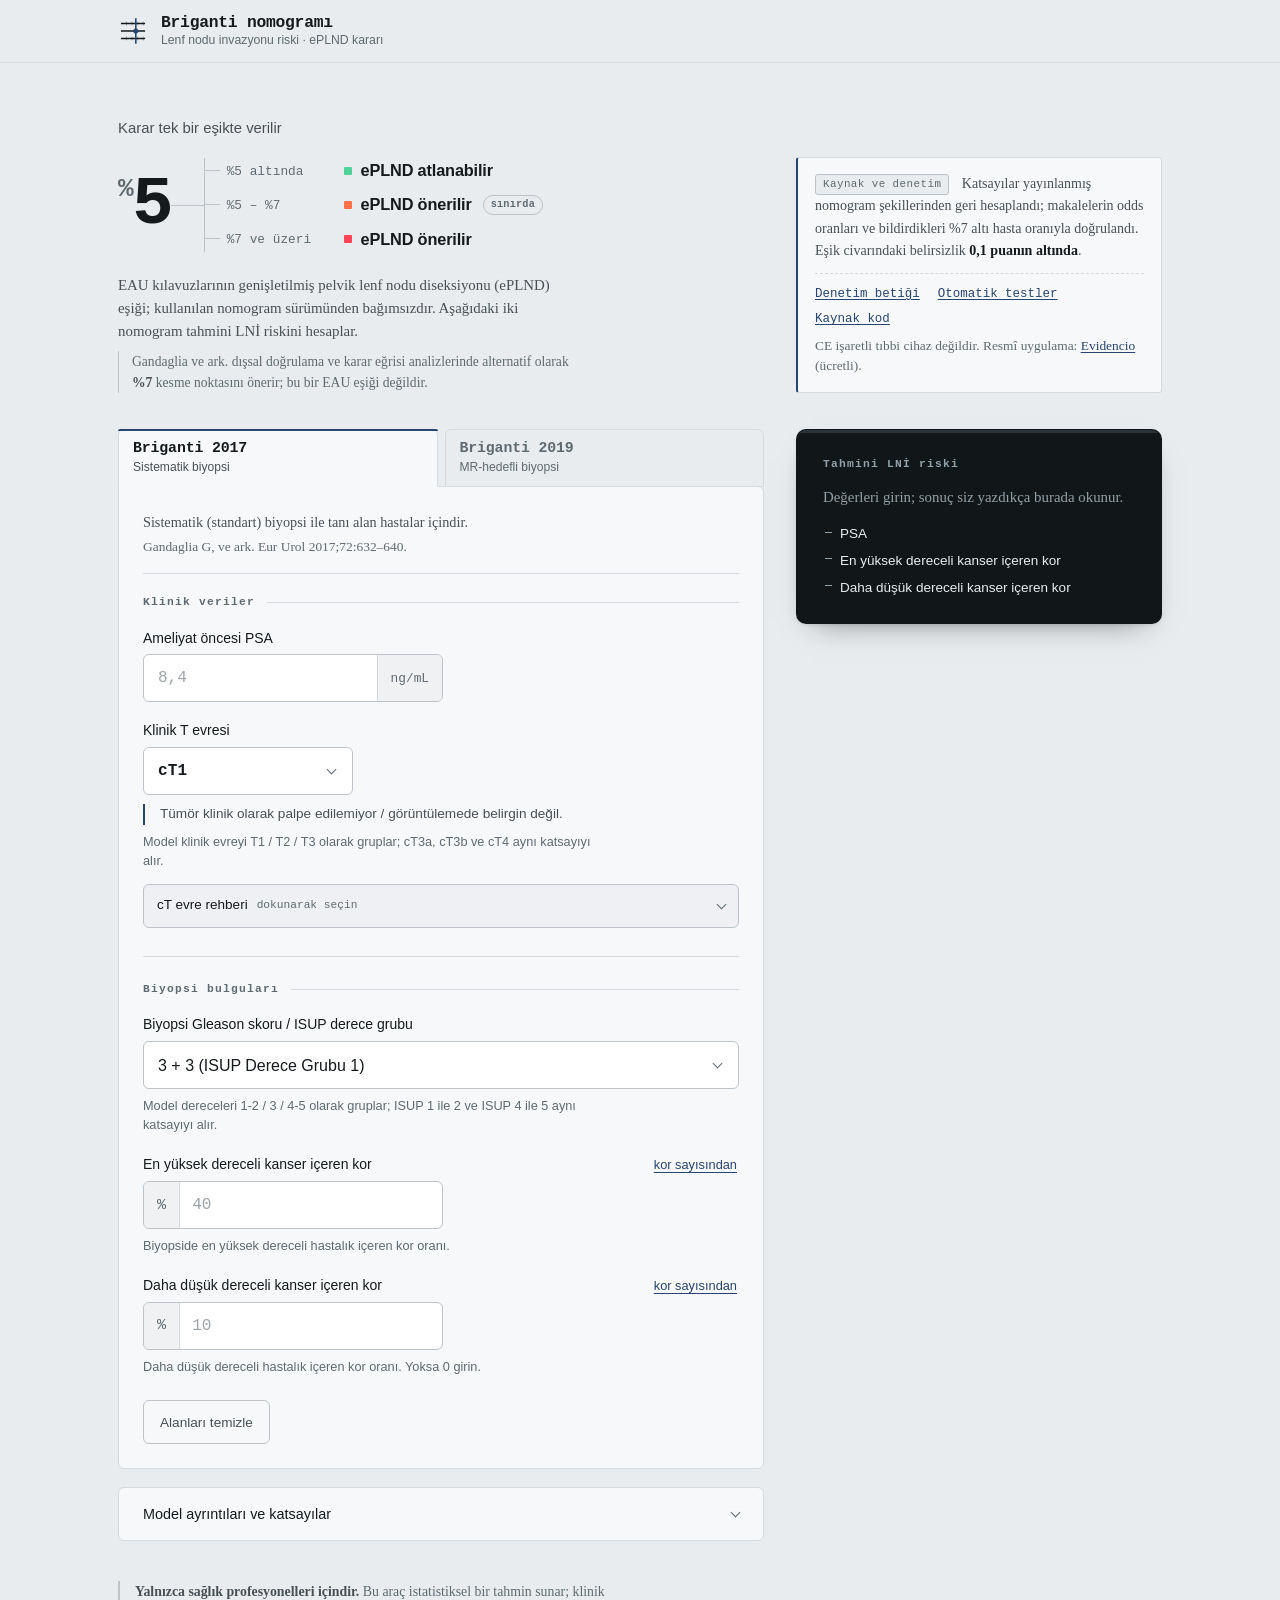
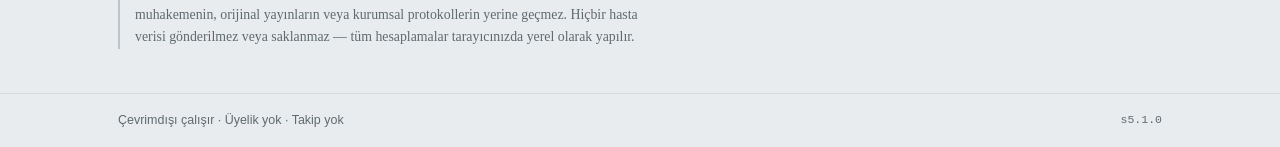
==== commit 2aca7242: "Sonuç üç banda ayrıldı: eşik altı / %5-%7 sınır bandı / %7 ve üzeri Karar (ePLND evet/hayır) hâlâ %5" ====
--- a/index.html
+++ b/index.html
@@ -58,11 +58,15 @@
       <p class="gate-num"><span class="gate-pct">%</span>5</p>
       <ul class="gate-fork">
         <li class="fork-arm is-under">
-          <span class="fork-cond">altında</span>
+          <span class="fork-cond">%5 altında</span>
           <span class="fork-act">ePLND atlanabilir</span>
         </li>
+        <li class="fork-arm is-band">
+          <span class="fork-cond">%5 – %7</span>
+          <span class="fork-act">ePLND önerilir <span class="fork-tag">sınırda</span></span>
+        </li>
         <li class="fork-arm is-over">
-          <span class="fork-cond">ve üzerinde</span>
+          <span class="fork-cond">%7 ve üzeri</span>
           <span class="fork-act">ePLND önerilir</span>
         </li>
       </ul>
@@ -596,7 +600,7 @@
 <footer class="app-footer">
   <div class="shell footer-in">
     <p>Çevrimdışı çalışır · Üyelik yok · Takip yok</p>
-    <p class="ver">s5.0.0</p>
+    <p class="ver">s5.1.0</p>
   </div>
 </footer>
 
--- a/styles.css
+++ b/styles.css
@@ -61,9 +61,14 @@
   --slab-ink: #e8ecee;
   --slab-ink-2:#92a0a7;
 
-  /* --- karar lambaları ---------------------------------------------------- */
+  /* --- karar lambaları -----------------------------------------------------
+     Üç bant, üç lamba: nane (eşik altı), kehribar (%5-%7 tartışmalı bant),
+     kırmızı (%7 ve üzeri, tartışmasız). Kehribar aynı zamanda genel hata /
+     uyarı rengidir — karar rengi değil, "dikkat" rengidir.
+     ------------------------------------------------------------------------ */
   --safe:     #4fd39a;
   --risk:     #ff7048;
+  --high:     #ff4256;
   --led:      var(--safe);          /* .result / .minibar durumuna göre değişir */
 
   /* --- ölçü --------------------------------------------------------------- */
@@ -109,6 +114,7 @@
 
     --safe:     #4fd39a;
     --risk:     #ff7d55;
+    --high:     #ff5266;
 
     --lift: 0 18px 40px -22px rgba(0, 0, 0, .95);
   }
@@ -327,9 +333,10 @@
 }
 
 .fork-cond {
-  min-width: 6.7em;
+  min-width: 8.2em;
   font-family: var(--mono);
   font-size: .8rem;
+  font-variant-numeric: tabular-nums;
   color: var(--ink-3);
 }
 
@@ -348,7 +355,21 @@
   background: var(--ink-3);
 }
 .fork-arm.is-under .fork-act::before { background: var(--safe); }
-.fork-arm.is-over  .fork-act::before { background: var(--risk); }
+.fork-arm.is-band  .fork-act::before { background: var(--risk); }
+.fork-arm.is-over  .fork-act::before { background: var(--high); }
+
+/* Renge güvenmeyen ikinci işaret: sınırdaki bandın kendi etiketi var. */
+.fork-tag {
+  margin-left: 2px;
+  padding: 1px 7px;
+  border: 1px solid var(--rule-2);
+  border-radius: 999px;
+  font-family: var(--mono);
+  font-size: .64rem;
+  font-weight: 600;
+  letter-spacing: .02em;
+  color: var(--ink-3);
+}
 
 .thesis-note {
   max-width: 62ch;
@@ -905,8 +926,10 @@
   background: var(--slab-3);
   transition: background .2s;
 }
+/* is-risk = EAU eşiği aşıldı; is-high onu daraltır (%7 de aşıldı). */
 .result.is-safe { --led: var(--safe); }
 .result.is-risk { --led: var(--risk); }
+.result.is-risk.is-high { --led: var(--high); }
 .result.is-safe::before, .result.is-risk::before { background: var(--led); }
 
 .result-label {
@@ -1076,6 +1099,12 @@
   font-weight: 600;
   color: var(--slab-ink-2);
 }
+/* %7 de aşıldıysa ikincil işaretçi de yanar: "bunu da geçtiniz". */
+.result.is-high .gauge-alt {
+  background: var(--led);
+  opacity: 1;
+}
+.result.is-high .gauge-alt span { color: var(--led); }
 
 .gauge-foot {
   display: flex;
@@ -1172,6 +1201,7 @@
 }
 .minibar.is-safe { --led: var(--safe); }
 .minibar.is-risk { --led: var(--risk); }
+.minibar.is-risk.is-high { --led: var(--high); }
 
 .minibar.is-tucked {
   transform: translateY(140%);
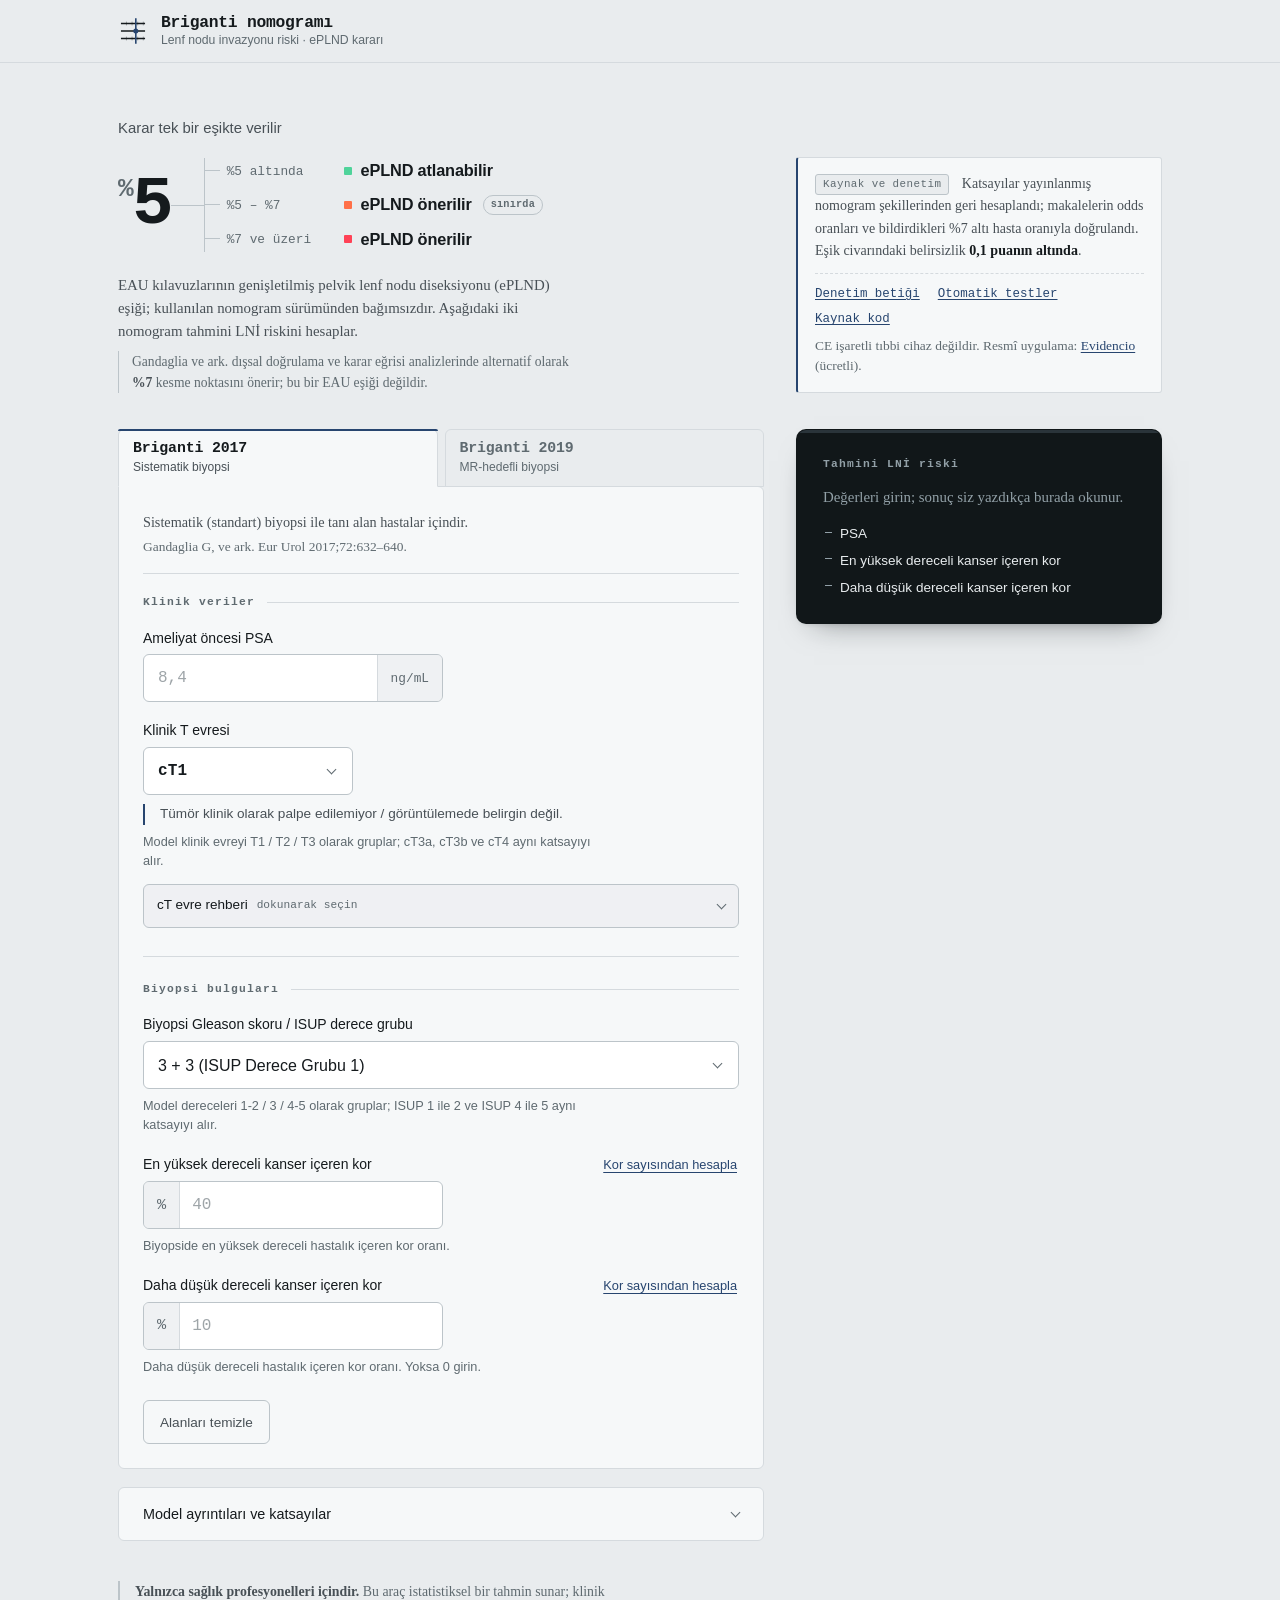
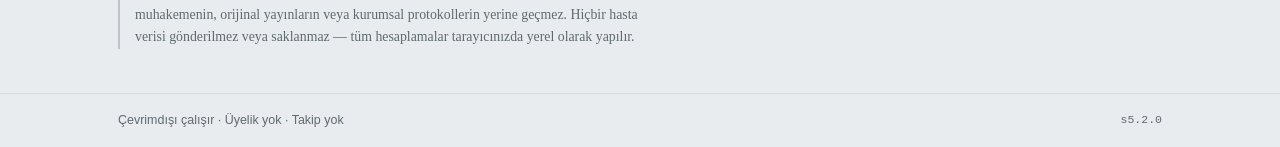
==== commit c1c99980: "Kor hesaplayıcı düğmesi "Kor sayısından hesapla" oldu Düğme ne yaptığını tam olarak söylüyor; "kor s" ====
--- a/index.html
+++ b/index.html
@@ -244,7 +244,7 @@
             <div class="field">
               <div class="label-row">
                 <label for="coreshigh-2017">En yüksek dereceli kanser içeren kor<span class="sr-only"> yüzdesi (%)</span></label>
-                <button class="link-btn" type="button" data-toggle-helper="helper-coreshigh-2017" aria-expanded="false">kor sayısından</button>
+                <button class="link-btn" type="button" data-toggle-helper="helper-coreshigh-2017" aria-expanded="false">Kor sayısından hesapla</button>
               </div>
               <div class="control is-pct">
                 <span class="affix is-lead" aria-hidden="true">%</span>
@@ -268,7 +268,7 @@
             <div class="field">
               <div class="label-row">
                 <label for="coreslow-2017">Daha düşük dereceli kanser içeren kor<span class="sr-only"> yüzdesi (%)</span></label>
-                <button class="link-btn" type="button" data-toggle-helper="helper-coreslow-2017" aria-expanded="false">kor sayısından</button>
+                <button class="link-btn" type="button" data-toggle-helper="helper-coreslow-2017" aria-expanded="false">Kor sayısından hesapla</button>
               </div>
               <div class="control is-pct">
                 <span class="affix is-lead" aria-hidden="true">%</span>
@@ -437,7 +437,7 @@
             <div class="field">
               <div class="label-row">
                 <label for="cores-2019">Sistematik biyopside klinik anlamlı kanserli kor<span class="sr-only"> yüzdesi (%)</span></label>
-                <button class="link-btn" type="button" data-toggle-helper="helper-cores-2019" aria-expanded="false">kor sayısından</button>
+                <button class="link-btn" type="button" data-toggle-helper="helper-cores-2019" aria-expanded="false">Kor sayısından hesapla</button>
               </div>
               <div class="control is-pct">
                 <span class="affix is-lead" aria-hidden="true">%</span>
@@ -600,7 +600,7 @@
 <footer class="app-footer">
   <div class="shell footer-in">
     <p>Çevrimdışı çalışır · Üyelik yok · Takip yok</p>
-    <p class="ver">s5.1.0</p>
+    <p class="ver">s5.2.0</p>
   </div>
 </footer>
 
--- a/styles.css
+++ b/styles.css
@@ -540,11 +540,14 @@
 
 .field + .field { margin-top: 19px; }
 
+/* Uzun alan etiketi + "Kor sayısından hesapla" dar ekranda yan yana sığmaz;
+   sarmalayınca düğme etiketi sıkıştırmak yerine altına iner. */
 .label-row {
   display: flex;
   align-items: baseline;
   justify-content: space-between;
-  gap: 12px;
+  flex-wrap: wrap;
+  gap: 2px 12px;
 }
 
 .field label,
